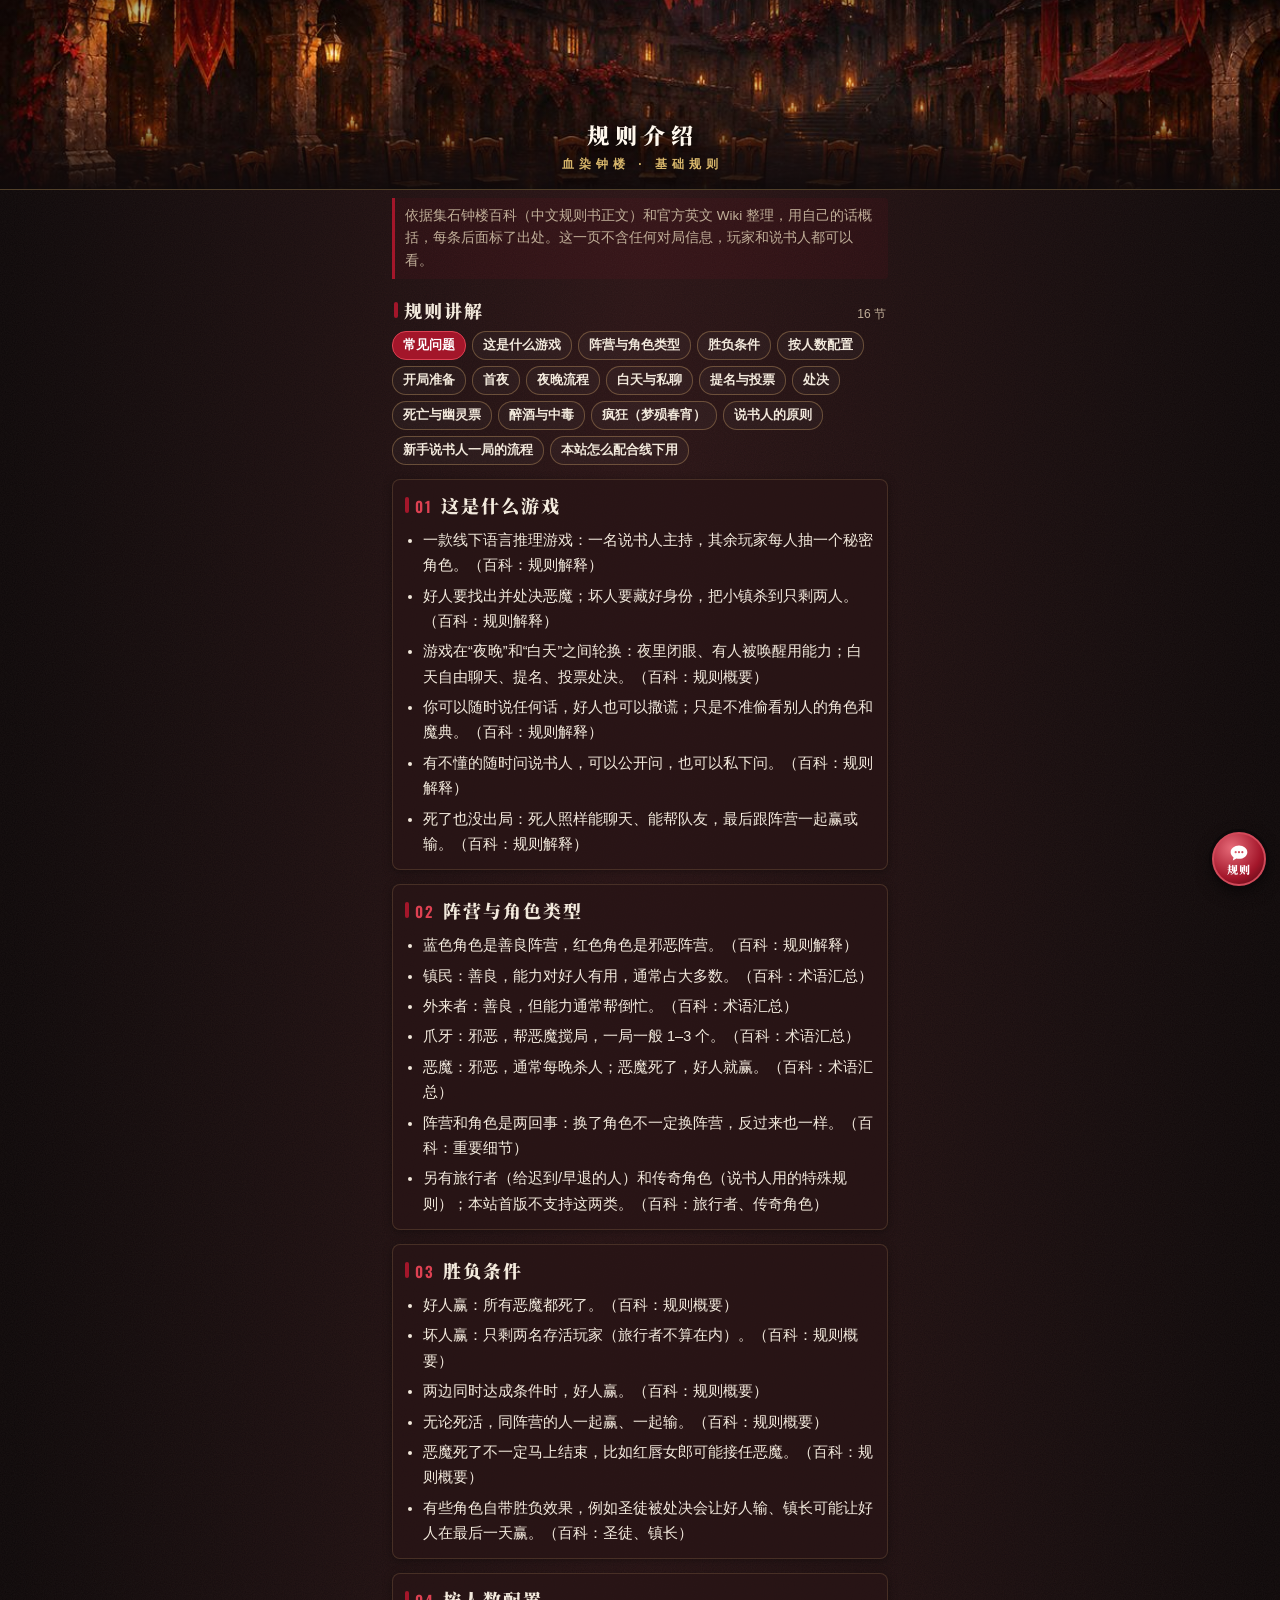
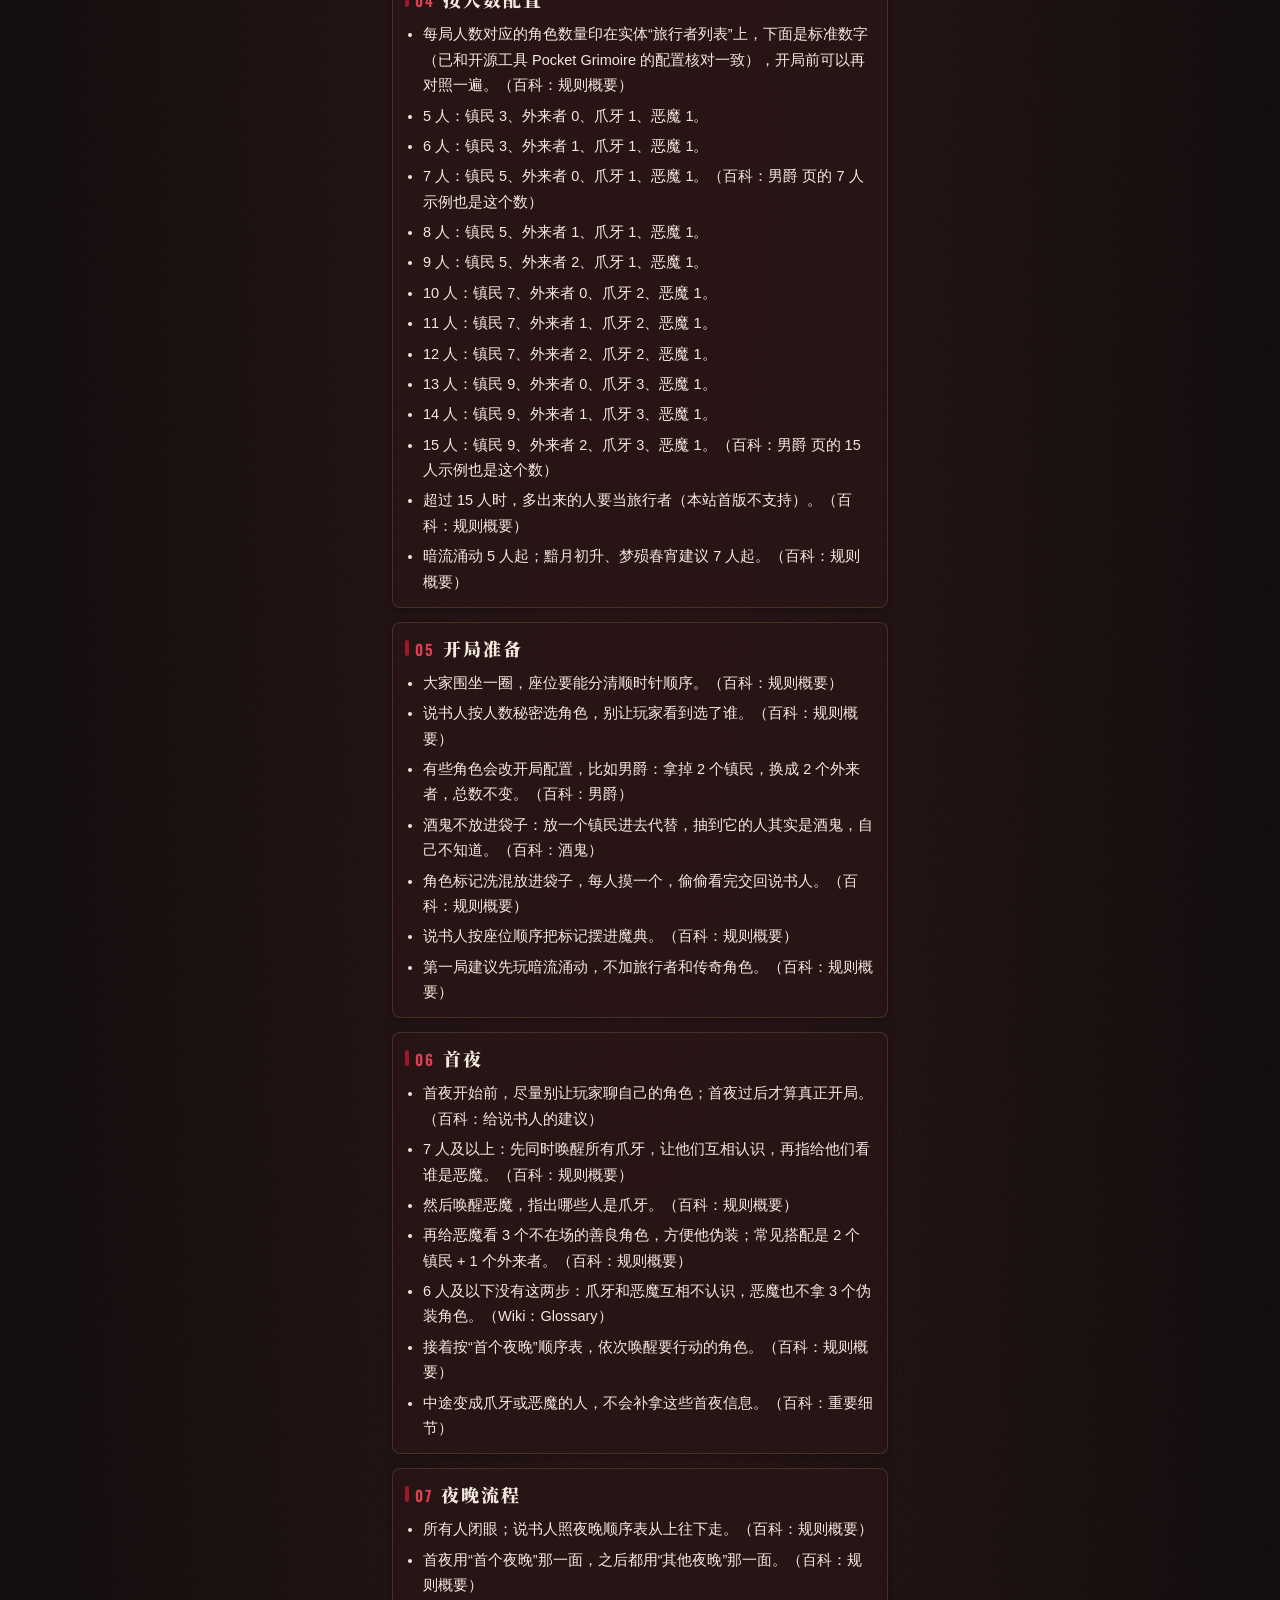
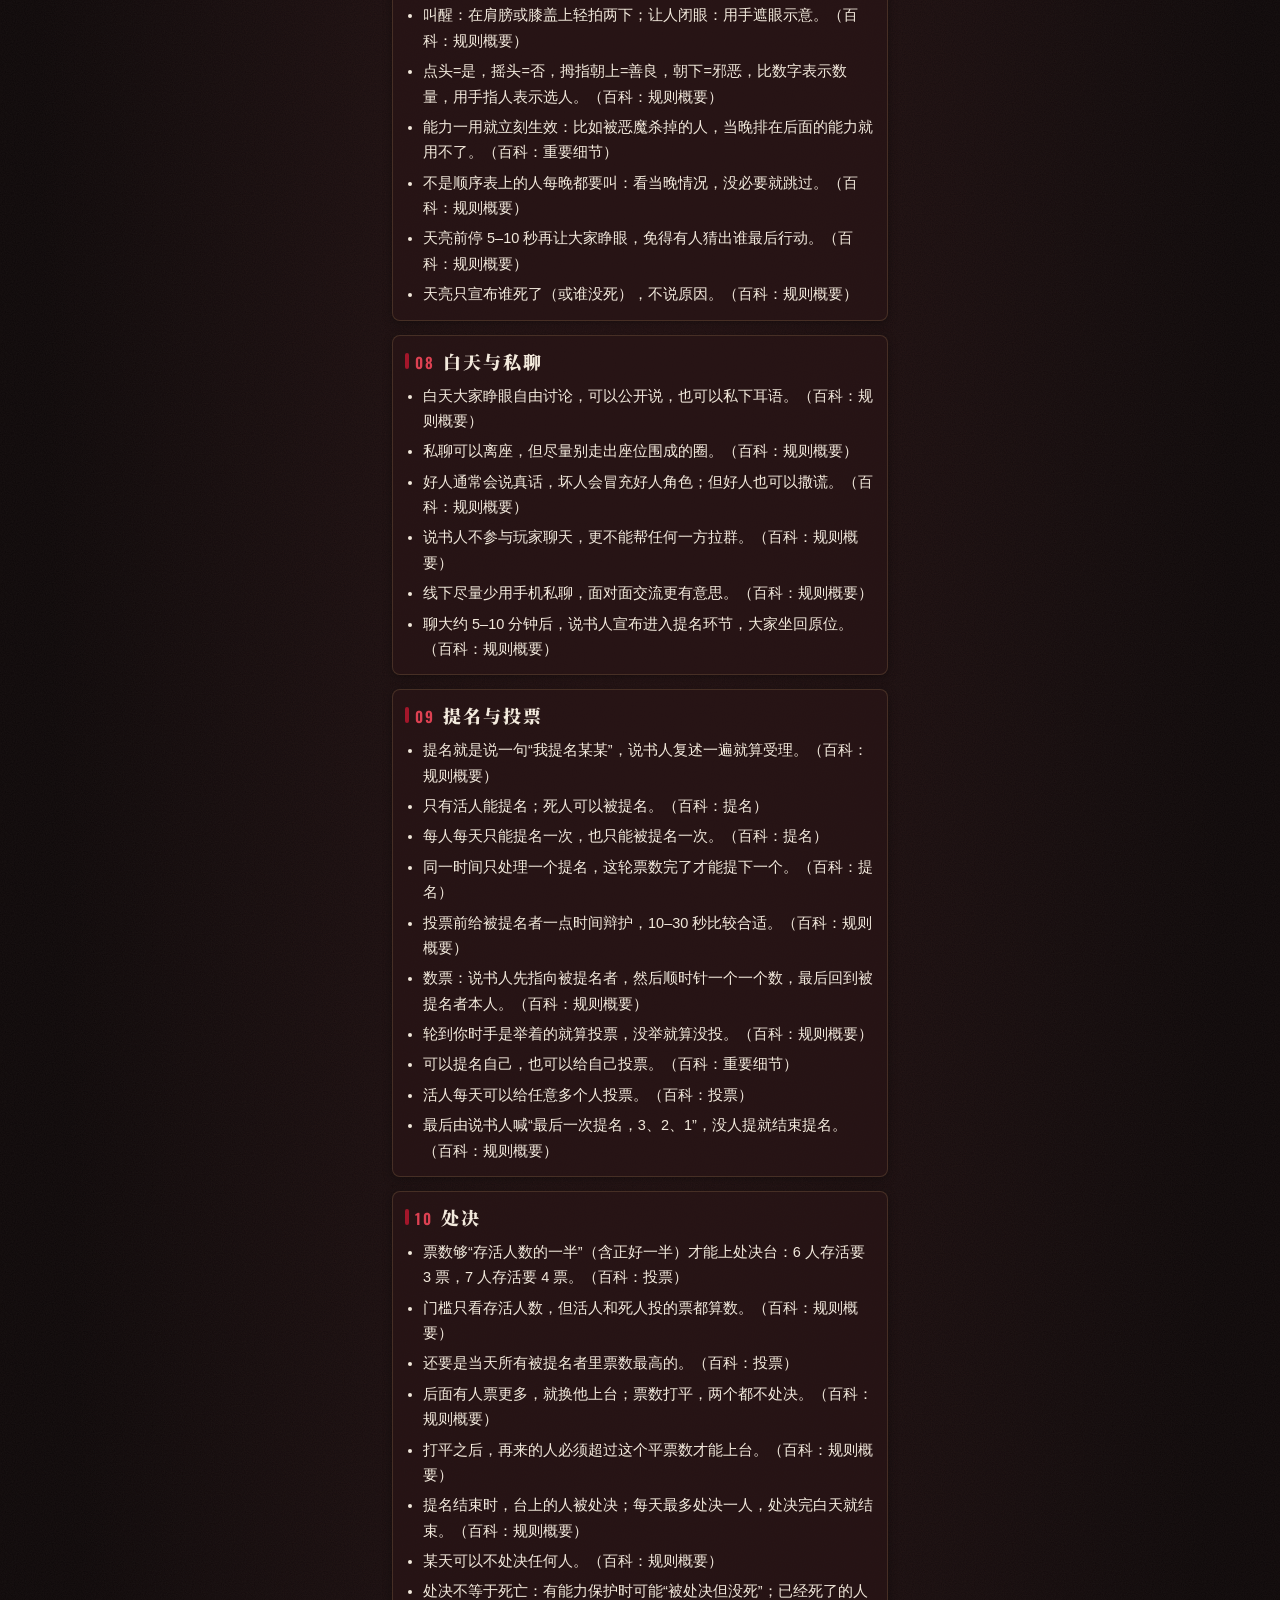
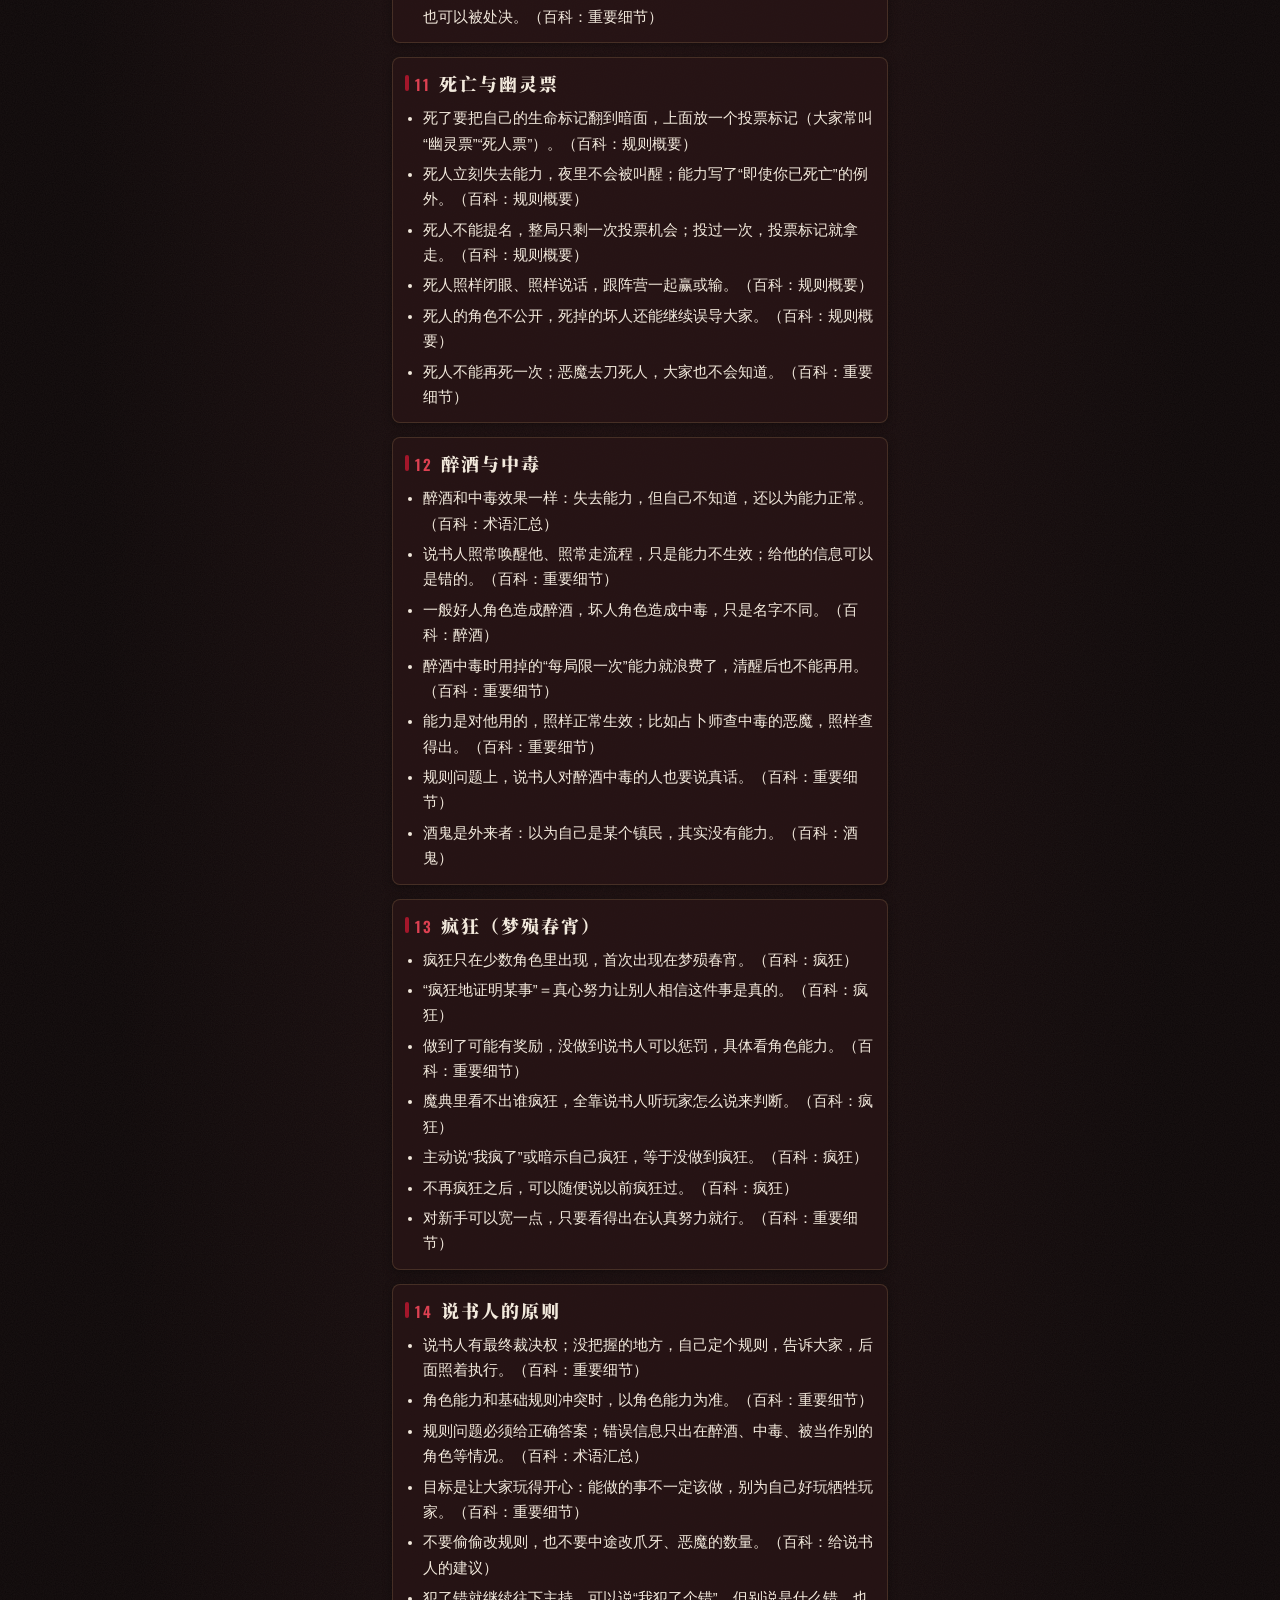
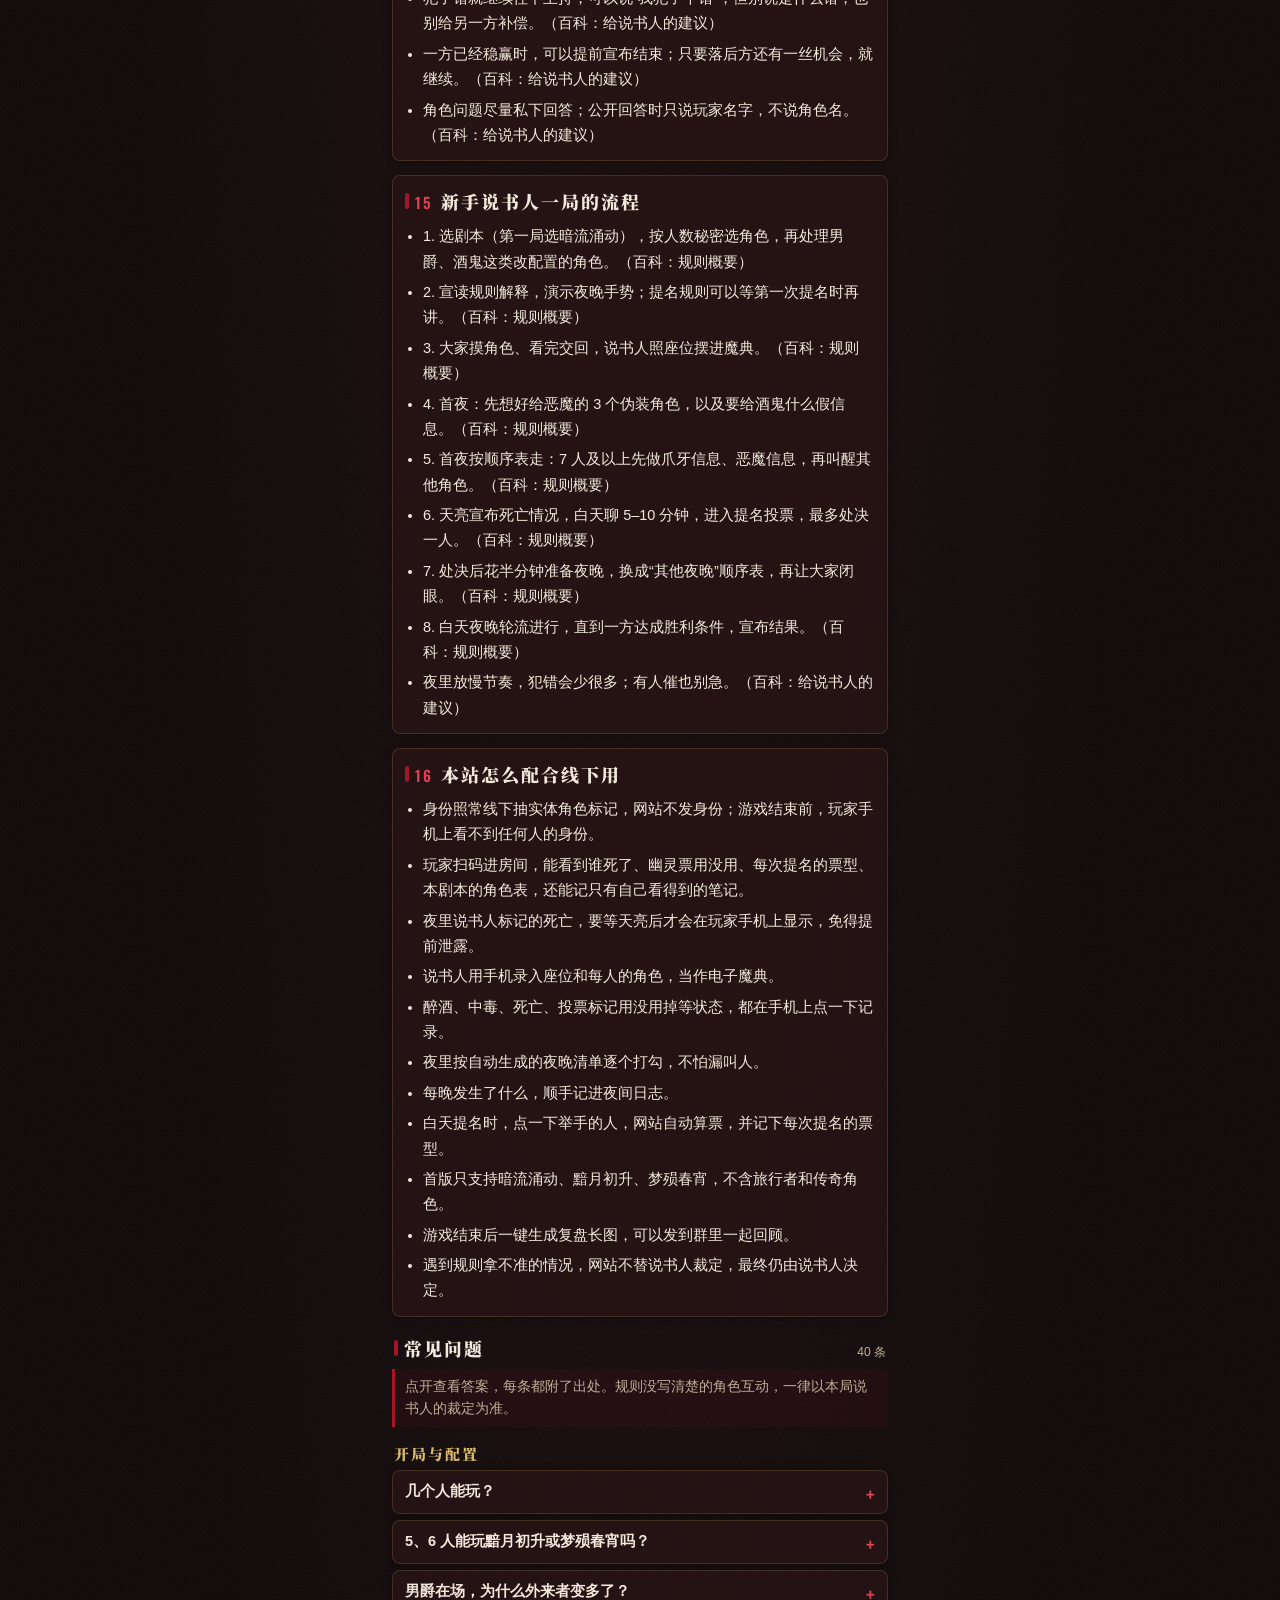
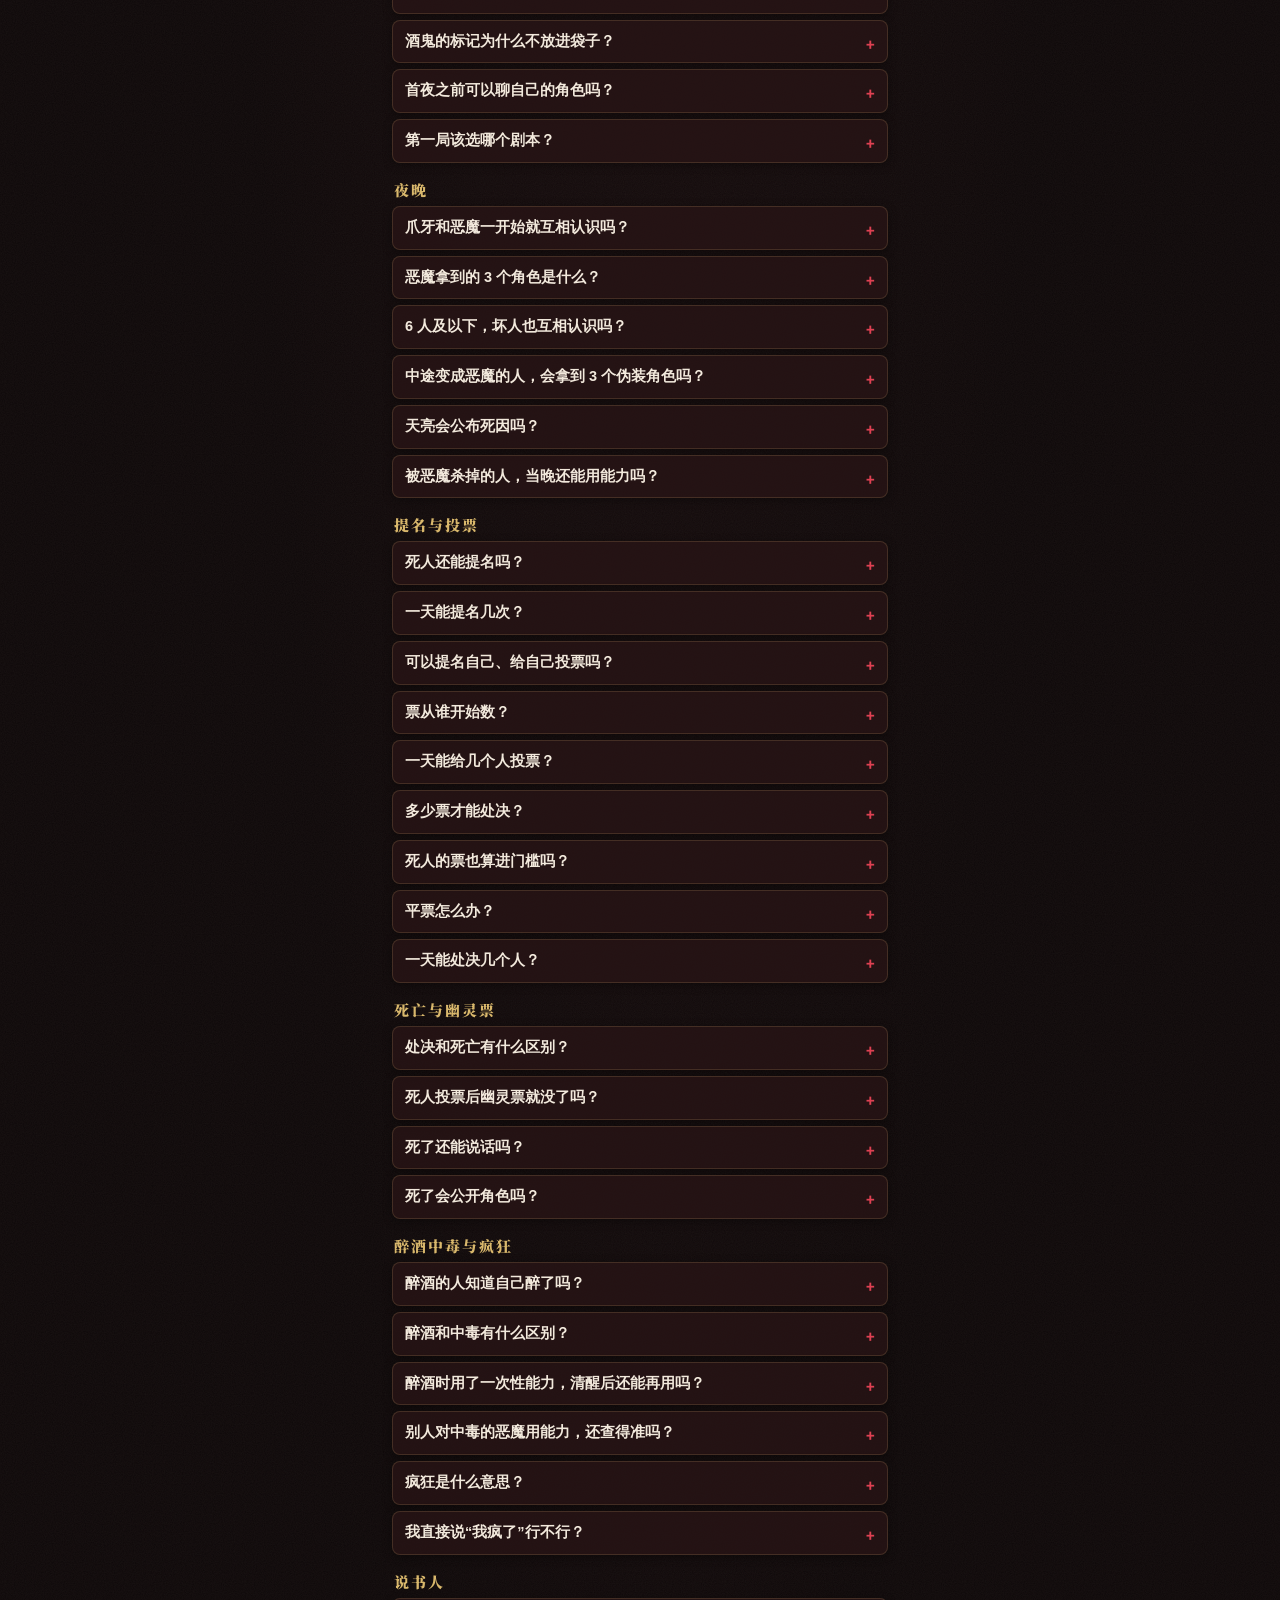
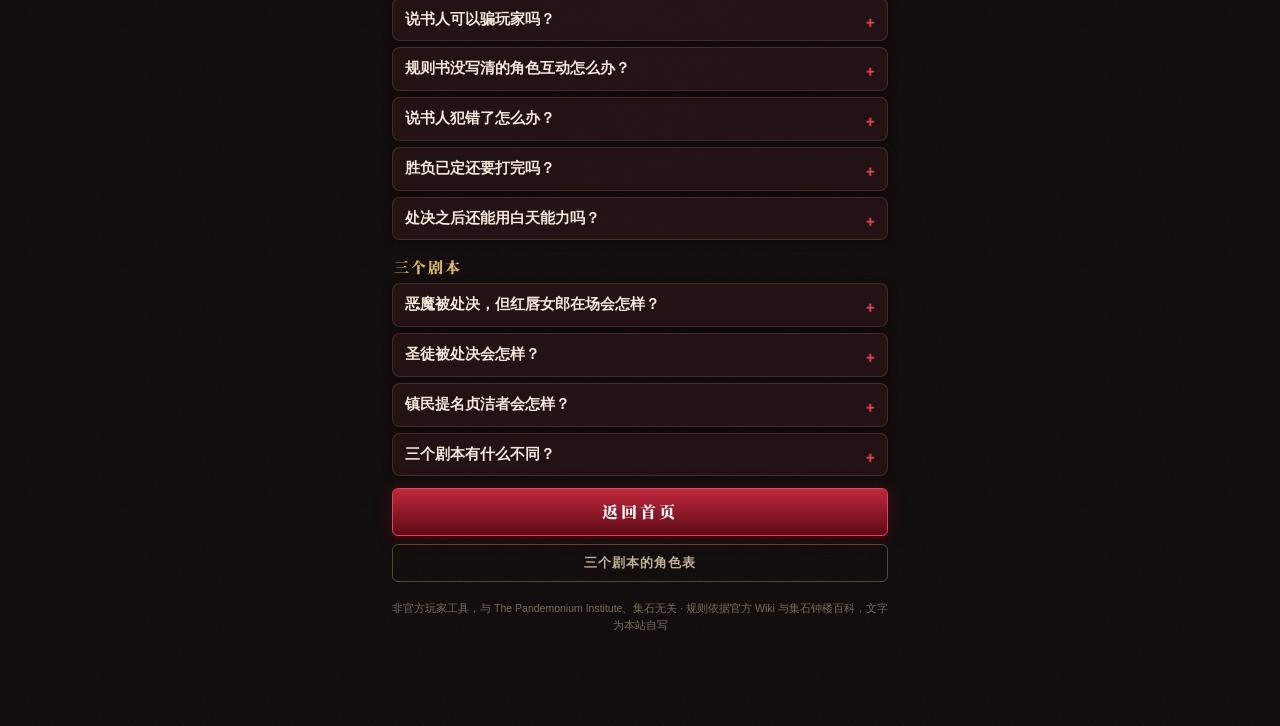
==== public/guide.html @ 4864105a "血染钟楼助手：说书人记录本、玩家公开视图与终局复盘 - 说书人：剧本与人数、袋子与人数配置检查、按座位录入身份（含酒鬼等"以为自己是谁"）、恶魔伪装 - 夜晚清单（官方夜序，只列在场角色）、夜间日志、" ====
<!doctype html>
<html lang="zh-CN">
<head>
<meta charset="utf-8">
<meta name="viewport" content="width=device-width,initial-scale=1,viewport-fit=cover">
<meta name="theme-color" content="#0d0809">
<title>规则介绍 · 血染钟楼助手</title>
<meta property="og:title" content="规则介绍 · 血染钟楼助手">
<meta property="og:image" content="https://botc.leisurecat.cloud/img/icon-512.jpg">
<link rel="icon" href="img/icon-64.png">
<link rel="apple-touch-icon" href="img/icon-180.png">
<link rel="preconnect" href="https://fonts.googleapis.com">
<link rel="preconnect" href="https://fonts.gstatic.com" crossorigin>
<link href="https://fonts.googleapis.com/css2?family=Oswald:wght@500;600&family=Noto+Serif+SC:wght@600;900&display=swap" rel="stylesheet">
<link rel="stylesheet" href="style.css">
</head>
<body>
<div style="position:absolute;width:0;height:0;overflow:hidden"><img src="img/icon-512.jpg" alt=""></div>
<div class="hero-art" style="height:calc(env(safe-area-inset-top) + 190px)"><img src="img/guide.jpg" alt="" style="object-position:50% 50%"><div class="ht"><div class="hz">规则介绍</div><div class="hs">血染钟楼 · 基础规则</div></div></div>
<div class="wrap guide">
<p class="note">依据集石钟楼百科（中文规则书正文）和官方英文 Wiki 整理，用自己的话概括，每条后面标了出处。这一页不含任何对局信息，玩家和说书人都可以看。</p>
<h2 class="h"><span>规则讲解</span><small>16 节</small></h2>
<nav class="toc"><a class="fqa" href="#faq">常见问题</a><a href="#s1">这是什么游戏</a><a href="#s2">阵营与角色类型</a><a href="#s3">胜负条件</a><a href="#s4">按人数配置</a><a href="#s5">开局准备</a><a href="#s6">首夜</a><a href="#s7">夜晚流程</a><a href="#s8">白天与私聊</a><a href="#s9">提名与投票</a><a href="#s10">处决</a><a href="#s11">死亡与幽灵票</a><a href="#s12">醉酒与中毒</a><a href="#s13">疯狂（梦殒春宵）</a><a href="#s14">说书人的原则</a><a href="#s15">新手说书人一局的流程</a><a href="#s16">本站怎么配合线下用</a></nav>
<section class="card gs" id="s1"><h2 class="h"><span><i>01</i>这是什么游戏</span></h2><ul><li>一款线下语言推理游戏：一名说书人主持，其余玩家每人抽一个秘密角色。（百科：规则解释）</li><li>好人要找出并处决恶魔；坏人要藏好身份，把小镇杀到只剩两人。（百科：规则解释）</li><li>游戏在“夜晚”和“白天”之间轮换：夜里闭眼、有人被唤醒用能力；白天自由聊天、提名、投票处决。（百科：规则概要）</li><li>你可以随时说任何话，好人也可以撒谎；只是不准偷看别人的角色和魔典。（百科：规则解释）</li><li>有不懂的随时问说书人，可以公开问，也可以私下问。（百科：规则解释）</li><li>死了也没出局：死人照样能聊天、能帮队友，最后跟阵营一起赢或输。（百科：规则解释）</li></ul></section>
<section class="card gs" id="s2"><h2 class="h"><span><i>02</i>阵营与角色类型</span></h2><ul><li>蓝色角色是善良阵营，红色角色是邪恶阵营。（百科：规则解释）</li><li>镇民：善良，能力对好人有用，通常占大多数。（百科：术语汇总）</li><li>外来者：善良，但能力通常帮倒忙。（百科：术语汇总）</li><li>爪牙：邪恶，帮恶魔搅局，一局一般 1–3 个。（百科：术语汇总）</li><li>恶魔：邪恶，通常每晚杀人；恶魔死了，好人就赢。（百科：术语汇总）</li><li>阵营和角色是两回事：换了角色不一定换阵营，反过来也一样。（百科：重要细节）</li><li>另有旅行者（给迟到/早退的人）和传奇角色（说书人用的特殊规则）；本站首版不支持这两类。（百科：旅行者、传奇角色）</li></ul></section>
<section class="card gs" id="s3"><h2 class="h"><span><i>03</i>胜负条件</span></h2><ul><li>好人赢：所有恶魔都死了。（百科：规则概要）</li><li>坏人赢：只剩两名存活玩家（旅行者不算在内）。（百科：规则概要）</li><li>两边同时达成条件时，好人赢。（百科：规则概要）</li><li>无论死活，同阵营的人一起赢、一起输。（百科：规则概要）</li><li>恶魔死了不一定马上结束，比如红唇女郎可能接任恶魔。（百科：规则概要）</li><li>有些角色自带胜负效果，例如圣徒被处决会让好人输、镇长可能让好人在最后一天赢。（百科：圣徒、镇长）</li></ul></section>
<section class="card gs" id="s4"><h2 class="h"><span><i>04</i>按人数配置</span></h2><ul><li>每局人数对应的角色数量印在实体“旅行者列表”上，下面是标准数字（已和开源工具 Pocket Grimoire 的配置核对一致），开局前可以再对照一遍。（百科：规则概要）</li><li>5 人：镇民 3、外来者 0、爪牙 1、恶魔 1。</li><li>6 人：镇民 3、外来者 1、爪牙 1、恶魔 1。</li><li>7 人：镇民 5、外来者 0、爪牙 1、恶魔 1。（百科：男爵 页的 7 人示例也是这个数）</li><li>8 人：镇民 5、外来者 1、爪牙 1、恶魔 1。</li><li>9 人：镇民 5、外来者 2、爪牙 1、恶魔 1。</li><li>10 人：镇民 7、外来者 0、爪牙 2、恶魔 1。</li><li>11 人：镇民 7、外来者 1、爪牙 2、恶魔 1。</li><li>12 人：镇民 7、外来者 2、爪牙 2、恶魔 1。</li><li>13 人：镇民 9、外来者 0、爪牙 3、恶魔 1。</li><li>14 人：镇民 9、外来者 1、爪牙 3、恶魔 1。</li><li>15 人：镇民 9、外来者 2、爪牙 3、恶魔 1。（百科：男爵 页的 15 人示例也是这个数）</li><li>超过 15 人时，多出来的人要当旅行者（本站首版不支持）。（百科：规则概要）</li><li>暗流涌动 5 人起；黯月初升、梦殒春宵建议 7 人起。（百科：规则概要）</li></ul></section>
<section class="card gs" id="s5"><h2 class="h"><span><i>05</i>开局准备</span></h2><ul><li>大家围坐一圈，座位要能分清顺时针顺序。（百科：规则概要）</li><li>说书人按人数秘密选角色，别让玩家看到选了谁。（百科：规则概要）</li><li>有些角色会改开局配置，比如男爵：拿掉 2 个镇民，换成 2 个外来者，总数不变。（百科：男爵）</li><li>酒鬼不放进袋子：放一个镇民进去代替，抽到它的人其实是酒鬼，自己不知道。（百科：酒鬼）</li><li>角色标记洗混放进袋子，每人摸一个，偷偷看完交回说书人。（百科：规则概要）</li><li>说书人按座位顺序把标记摆进魔典。（百科：规则概要）</li><li>第一局建议先玩暗流涌动，不加旅行者和传奇角色。（百科：规则概要）</li></ul></section>
<section class="card gs" id="s6"><h2 class="h"><span><i>06</i>首夜</span></h2><ul><li>首夜开始前，尽量别让玩家聊自己的角色；首夜过后才算真正开局。（百科：给说书人的建议）</li><li>7 人及以上：先同时唤醒所有爪牙，让他们互相认识，再指给他们看谁是恶魔。（百科：规则概要）</li><li>然后唤醒恶魔，指出哪些人是爪牙。（百科：规则概要）</li><li>再给恶魔看 3 个不在场的善良角色，方便他伪装；常见搭配是 2 个镇民 + 1 个外来者。（百科：规则概要）</li><li>6 人及以下没有这两步：爪牙和恶魔互相不认识，恶魔也不拿 3 个伪装角色。（Wiki：Glossary）</li><li>接着按“首个夜晚”顺序表，依次唤醒要行动的角色。（百科：规则概要）</li><li>中途变成爪牙或恶魔的人，不会补拿这些首夜信息。（百科：重要细节）</li></ul></section>
<section class="card gs" id="s7"><h2 class="h"><span><i>07</i>夜晚流程</span></h2><ul><li>所有人闭眼；说书人照夜晚顺序表从上往下走。（百科：规则概要）</li><li>首夜用“首个夜晚”那一面，之后都用“其他夜晚”那一面。（百科：规则概要）</li><li>叫醒：在肩膀或膝盖上轻拍两下；让人闭眼：用手遮眼示意。（百科：规则概要）</li><li>点头=是，摇头=否，拇指朝上=善良，朝下=邪恶，比数字表示数量，用手指人表示选人。（百科：规则概要）</li><li>能力一用就立刻生效：比如被恶魔杀掉的人，当晚排在后面的能力就用不了。（百科：重要细节）</li><li>不是顺序表上的人每晚都要叫：看当晚情况，没必要就跳过。（百科：规则概要）</li><li>天亮前停 5–10 秒再让大家睁眼，免得有人猜出谁最后行动。（百科：规则概要）</li><li>天亮只宣布谁死了（或谁没死），不说原因。（百科：规则概要）</li></ul></section>
<section class="card gs" id="s8"><h2 class="h"><span><i>08</i>白天与私聊</span></h2><ul><li>白天大家睁眼自由讨论，可以公开说，也可以私下耳语。（百科：规则概要）</li><li>私聊可以离座，但尽量别走出座位围成的圈。（百科：规则概要）</li><li>好人通常会说真话，坏人会冒充好人角色；但好人也可以撒谎。（百科：规则概要）</li><li>说书人不参与玩家聊天，更不能帮任何一方拉群。（百科：规则概要）</li><li>线下尽量少用手机私聊，面对面交流更有意思。（百科：规则概要）</li><li>聊大约 5–10 分钟后，说书人宣布进入提名环节，大家坐回原位。（百科：规则概要）</li></ul></section>
<section class="card gs" id="s9"><h2 class="h"><span><i>09</i>提名与投票</span></h2><ul><li>提名就是说一句“我提名某某”，说书人复述一遍就算受理。（百科：规则概要）</li><li>只有活人能提名；死人可以被提名。（百科：提名）</li><li>每人每天只能提名一次，也只能被提名一次。（百科：提名）</li><li>同一时间只处理一个提名，这轮票数完了才能提下一个。（百科：提名）</li><li>投票前给被提名者一点时间辩护，10–30 秒比较合适。（百科：规则概要）</li><li>数票：说书人先指向被提名者，然后顺时针一个一个数，最后回到被提名者本人。（百科：规则概要）</li><li>轮到你时手是举着的就算投票，没举就算没投。（百科：规则概要）</li><li>可以提名自己，也可以给自己投票。（百科：重要细节）</li><li>活人每天可以给任意多个人投票。（百科：投票）</li><li>最后由说书人喊“最后一次提名，3、2、1”，没人提就结束提名。（百科：规则概要）</li></ul></section>
<section class="card gs" id="s10"><h2 class="h"><span><i>10</i>处决</span></h2><ul><li>票数够“存活人数的一半”（含正好一半）才能上处决台：6 人存活要 3 票，7 人存活要 4 票。（百科：投票）</li><li>门槛只看存活人数，但活人和死人投的票都算数。（百科：规则概要）</li><li>还要是当天所有被提名者里票数最高的。（百科：投票）</li><li>后面有人票更多，就换他上台；票数打平，两个都不处决。（百科：规则概要）</li><li>打平之后，再来的人必须超过这个平票数才能上台。（百科：规则概要）</li><li>提名结束时，台上的人被处决；每天最多处决一人，处决完白天就结束。（百科：规则概要）</li><li>某天可以不处决任何人。（百科：规则概要）</li><li>处决不等于死亡：有能力保护时可能“被处决但没死”；已经死了的人也可以被处决。（百科：重要细节）</li></ul></section>
<section class="card gs" id="s11"><h2 class="h"><span><i>11</i>死亡与幽灵票</span></h2><ul><li>死了要把自己的生命标记翻到暗面，上面放一个投票标记（大家常叫“幽灵票”“死人票”）。（百科：规则概要）</li><li>死人立刻失去能力，夜里不会被叫醒；能力写了“即使你已死亡”的例外。（百科：规则概要）</li><li>死人不能提名，整局只剩一次投票机会；投过一次，投票标记就拿走。（百科：规则概要）</li><li>死人照样闭眼、照样说话，跟阵营一起赢或输。（百科：规则概要）</li><li>死人的角色不公开，死掉的坏人还能继续误导大家。（百科：规则概要）</li><li>死人不能再死一次；恶魔去刀死人，大家也不会知道。（百科：重要细节）</li></ul></section>
<section class="card gs" id="s12"><h2 class="h"><span><i>12</i>醉酒与中毒</span></h2><ul><li>醉酒和中毒效果一样：失去能力，但自己不知道，还以为能力正常。（百科：术语汇总）</li><li>说书人照常唤醒他、照常走流程，只是能力不生效；给他的信息可以是错的。（百科：重要细节）</li><li>一般好人角色造成醉酒，坏人角色造成中毒，只是名字不同。（百科：醉酒）</li><li>醉酒中毒时用掉的“每局限一次”能力就浪费了，清醒后也不能再用。（百科：重要细节）</li><li>能力是对他用的，照样正常生效；比如占卜师查中毒的恶魔，照样查得出。（百科：重要细节）</li><li>规则问题上，说书人对醉酒中毒的人也要说真话。（百科：重要细节）</li><li>酒鬼是外来者：以为自己是某个镇民，其实没有能力。（百科：酒鬼）</li></ul></section>
<section class="card gs" id="s13"><h2 class="h"><span><i>13</i>疯狂（梦殒春宵）</span></h2><ul><li>疯狂只在少数角色里出现，首次出现在梦殒春宵。（百科：疯狂）</li><li>“疯狂地证明某事”＝真心努力让别人相信这件事是真的。（百科：疯狂）</li><li>做到了可能有奖励，没做到说书人可以惩罚，具体看角色能力。（百科：重要细节）</li><li>魔典里看不出谁疯狂，全靠说书人听玩家怎么说来判断。（百科：疯狂）</li><li>主动说“我疯了”或暗示自己疯狂，等于没做到疯狂。（百科：疯狂）</li><li>不再疯狂之后，可以随便说以前疯狂过。（百科：疯狂）</li><li>对新手可以宽一点，只要看得出在认真努力就行。（百科：重要细节）</li></ul></section>
<section class="card gs" id="s14"><h2 class="h"><span><i>14</i>说书人的原则</span></h2><ul><li>说书人有最终裁决权；没把握的地方，自己定个规则，告诉大家，后面照着执行。（百科：重要细节）</li><li>角色能力和基础规则冲突时，以角色能力为准。（百科：重要细节）</li><li>规则问题必须给正确答案；错误信息只出在醉酒、中毒、被当作别的角色等情况。（百科：术语汇总）</li><li>目标是让大家玩得开心：能做的事不一定该做，别为自己好玩牺牲玩家。（百科：重要细节）</li><li>不要偷偷改规则，也不要中途改爪牙、恶魔的数量。（百科：给说书人的建议）</li><li>犯了错就继续往下主持，可以说“我犯了个错”，但别说是什么错，也别给另一方补偿。（百科：给说书人的建议）</li><li>一方已经稳赢时，可以提前宣布结束；只要落后方还有一丝机会，就继续。（百科：给说书人的建议）</li><li>角色问题尽量私下回答；公开回答时只说玩家名字，不说角色名。（百科：给说书人的建议）</li></ul></section>
<section class="card gs" id="s15"><h2 class="h"><span><i>15</i>新手说书人一局的流程</span></h2><ul><li>1. 选剧本（第一局选暗流涌动），按人数秘密选角色，再处理男爵、酒鬼这类改配置的角色。（百科：规则概要）</li><li>2. 宣读规则解释，演示夜晚手势；提名规则可以等第一次提名时再讲。（百科：规则概要）</li><li>3. 大家摸角色、看完交回，说书人照座位摆进魔典。（百科：规则概要）</li><li>4. 首夜：先想好给恶魔的 3 个伪装角色，以及要给酒鬼什么假信息。（百科：规则概要）</li><li>5. 首夜按顺序表走：7 人及以上先做爪牙信息、恶魔信息，再叫醒其他角色。（百科：规则概要）</li><li>6. 天亮宣布死亡情况，白天聊 5–10 分钟，进入提名投票，最多处决一人。（百科：规则概要）</li><li>7. 处决后花半分钟准备夜晚，换成“其他夜晚”顺序表，再让大家闭眼。（百科：规则概要）</li><li>8. 白天夜晚轮流进行，直到一方达成胜利条件，宣布结果。（百科：规则概要）</li><li>夜里放慢节奏，犯错会少很多；有人催也别急。（百科：给说书人的建议）</li></ul></section>
<section class="card gs" id="s16"><h2 class="h"><span><i>16</i>本站怎么配合线下用</span></h2><ul><li>身份照常线下抽实体角色标记，网站不发身份；游戏结束前，玩家手机上看不到任何人的身份。</li><li>玩家扫码进房间，能看到谁死了、幽灵票用没用、每次提名的票型、本剧本的角色表，还能记只有自己看得到的笔记。</li><li>夜里说书人标记的死亡，要等天亮后才会在玩家手机上显示，免得提前泄露。</li><li>说书人用手机录入座位和每人的角色，当作电子魔典。</li><li>醉酒、中毒、死亡、投票标记用没用掉等状态，都在手机上点一下记录。</li><li>夜里按自动生成的夜晚清单逐个打勾，不怕漏叫人。</li><li>每晚发生了什么，顺手记进夜间日志。</li><li>白天提名时，点一下举手的人，网站自动算票，并记下每次提名的票型。</li><li>首版只支持暗流涌动、黯月初升、梦殒春宵，不含旅行者和传奇角色。</li><li>游戏结束后一键生成复盘长图，可以发到群里一起回顾。</li><li>遇到规则拿不准的情况，网站不替说书人裁定，最终仍由说书人决定。</li></ul></section>
<h2 class="h" id="faq"><span>常见问题</span><small>40 条</small></h2>
<p class="note">点开查看答案，每条都附了出处。规则没写清楚的角色互动，一律以本局说书人的裁定为准。</p>
<h3 class="fq-cat">开局与配置</h3><details class="card fq"><summary>几个人能玩？</summary><p>暗流涌动 5 人起；黯月初升和梦殒春宵建议 7 人起。超过 15 人时，多出来的人要当旅行者（本站首版不支持）。 <a href="https://clocktower-wiki.gstonegames.com/index.php?title=%E8%A7%84%E5%88%99%E6%A6%82%E8%A6%81" target="_blank" rel="noopener">来源：集石钟楼百科「规则概要」</a></p></details><details class="card fq"><summary>5、6 人能玩黯月初升或梦殒春宵吗？</summary><p>能玩，但官方不推荐。沙巴洛斯、莽夫、方古、镜像双子等角色在 5–6 人局里对某一方很不公平。 <a href="https://clocktower-wiki.gstonegames.com/index.php?title=%E8%A7%84%E5%88%99%E6%A6%82%E8%A6%81" target="_blank" rel="noopener">来源：集石钟楼百科「规则概要」</a></p></details><details class="card fq"><summary>男爵在场，为什么外来者变多了？</summary><p>男爵的开局效果是拿掉 2 个镇民、换成 2 个外来者，总人数不变。这个调整只在开局做，男爵死了也不会变回去。 <a href="https://clocktower-wiki.gstonegames.com/index.php?title=%E7%94%B7%E7%88%B5" target="_blank" rel="noopener">来源：集石钟楼百科「男爵」</a></p></details><details class="card fq"><summary>酒鬼的标记为什么不放进袋子？</summary><p>酒鬼要换成一个镇民标记放进去。抽到的人以为自己是那个镇民，其实是酒鬼，只有说书人知道。 <a href="https://clocktower-wiki.gstonegames.com/index.php?title=%E9%85%92%E9%AC%BC" target="_blank" rel="noopener">来源：集石钟楼百科「酒鬼」</a></p></details><details class="card fq"><summary>首夜之前可以聊自己的角色吗？</summary><p>不建议，说书人也可以直接禁止。恶魔要等首夜拿到伪装角色，大家首夜过后再聊身份才公平。 <a href="https://clocktower-wiki.gstonegames.com/index.php?title=%E7%BB%99%E8%AF%B4%E4%B9%A6%E4%BA%BA%E7%9A%84%E5%BB%BA%E8%AE%AE" target="_blank" rel="noopener">来源：集石钟楼百科「给说书人的建议」</a></p></details><details class="card fq"><summary>第一局该选哪个剧本？</summary><p>官方建议从暗流涌动开始，难度是初学者，也先别加旅行者和传奇角色。 <a href="https://clocktower-wiki.gstonegames.com/index.php?title=%E8%A7%84%E5%88%99%E6%A6%82%E8%A6%81" target="_blank" rel="noopener">来源：集石钟楼百科「规则概要」</a></p></details><h3 class="fq-cat">夜晚</h3><details class="card fq"><summary>爪牙和恶魔一开始就互相认识吗？</summary><p>7 人及以上会：首夜爪牙一起睁眼互认，并得知谁是恶魔；恶魔得知谁是爪牙。 <a href="https://clocktower-wiki.gstonegames.com/index.php?title=%E8%A7%84%E5%88%99%E6%A6%82%E8%A6%81" target="_blank" rel="noopener">来源：集石钟楼百科「规则概要」</a></p></details><details class="card fq"><summary>恶魔拿到的 3 个角色是什么？</summary><p>是 3 个不在场的善良角色，给恶魔做伪装用。恶魔也可以不用它们，随便冒充别的角色。 <a href="https://clocktower-wiki.gstonegames.com/index.php?title=%E8%A7%84%E5%88%99%E6%A6%82%E8%A6%81" target="_blank" rel="noopener">来源：集石钟楼百科「规则概要」</a></p></details><details class="card fq"><summary>6 人及以下，坏人也互相认识吗？</summary><p>不认识。官方术语里，爪牙信息和恶魔信息（含 3 个伪装角色）只出现在 7 人及以上的局。 <a href="https://wiki.bloodontheclocktower.com/Glossary" target="_blank" rel="noopener">来源：官方 Wiki「Glossary」</a></p></details><details class="card fq"><summary>中途变成恶魔的人，会拿到 3 个伪装角色吗？</summary><p>不会。中途变成爪牙或恶魔的人，不会补拿首夜的互认信息和伪装角色。 <a href="https://clocktower-wiki.gstonegames.com/index.php?title=%E9%87%8D%E8%A6%81%E7%BB%86%E8%8A%82" target="_blank" rel="noopener">来源：集石钟楼百科「重要细节」</a></p></details><details class="card fq"><summary>天亮会公布死因吗？</summary><p>不会。只说谁死了；没人死也要说，但不说为什么。 <a href="https://clocktower-wiki.gstonegames.com/index.php?title=%E8%A7%84%E5%88%99%E6%A6%82%E8%A6%81" target="_blank" rel="noopener">来源：集石钟楼百科「规则概要」</a></p></details><details class="card fq"><summary>被恶魔杀掉的人，当晚还能用能力吗？</summary><p>一般不能。能力一用就立刻生效，人已经死了，排在后面的能力就不会再叫醒他用；写明死亡时触发的能力除外。 <a href="https://clocktower-wiki.gstonegames.com/index.php?title=%E9%87%8D%E8%A6%81%E7%BB%86%E8%8A%82" target="_blank" rel="noopener">来源：集石钟楼百科「重要细节」</a></p></details><h3 class="fq-cat">提名与投票</h3><details class="card fq"><summary>死人还能提名吗？</summary><p>不能。只有活人能提名，但死人可以被提名。 <a href="https://clocktower-wiki.gstonegames.com/index.php?title=%E6%8F%90%E5%90%8D" target="_blank" rel="noopener">来源：集石钟楼百科「提名」</a></p></details><details class="card fq"><summary>一天能提名几次？</summary><p>每人每天只能提名一次，也只能被提名一次。同一时间只处理一个提名。 <a href="https://clocktower-wiki.gstonegames.com/index.php?title=%E6%8F%90%E5%90%8D" target="_blank" rel="noopener">来源：集石钟楼百科「提名」</a></p></details><details class="card fq"><summary>可以提名自己、给自己投票吗？</summary><p>都可以。规则没禁止的事就能做。 <a href="https://clocktower-wiki.gstonegames.com/index.php?title=%E9%87%8D%E8%A6%81%E7%BB%86%E8%8A%82" target="_blank" rel="noopener">来源：集石钟楼百科「重要细节」</a></p></details><details class="card fq"><summary>票从谁开始数？</summary><p>说书人先指向被提名者，然后顺时针一个个数，最后数被提名者本人。 <a href="https://clocktower-wiki.gstonegames.com/index.php?title=%E8%A7%84%E5%88%99%E6%A6%82%E8%A6%81" target="_blank" rel="noopener">来源：集石钟楼百科「规则概要」</a></p></details><details class="card fq"><summary>一天能给几个人投票？</summary><p>活人每天可以给任意多个被提名者投票；死人整局只剩一票。 <a href="https://clocktower-wiki.gstonegames.com/index.php?title=%E6%8A%95%E7%A5%A8" target="_blank" rel="noopener">来源：集石钟楼百科「投票」</a></p></details><details class="card fq"><summary>多少票才能处决？</summary><p>票数要达到存活人数的一半（含正好一半），而且是当天最高票。比如 7 人存活要 4 票。 <a href="https://clocktower-wiki.gstonegames.com/index.php?title=%E6%8A%95%E7%A5%A8" target="_blank" rel="noopener">来源：集石钟楼百科「投票」</a></p></details><details class="card fq"><summary>死人的票也算进门槛吗？</summary><p>算。门槛按存活人数算，但活人死人投的票都计数。 <a href="https://clocktower-wiki.gstonegames.com/index.php?title=%E8%A7%84%E5%88%99%E6%A6%82%E8%A6%81" target="_blank" rel="noopener">来源：集石钟楼百科「规则概要」</a></p></details><details class="card fq"><summary>平票怎么办？</summary><p>平票的人都不处决。之后再有人被提名，票数必须超过这个平票数才能上台。 <a href="https://clocktower-wiki.gstonegames.com/index.php?title=%E8%A7%84%E5%88%99%E6%A6%82%E8%A6%81" target="_blank" rel="noopener">来源：集石钟楼百科「规则概要」</a></p></details><details class="card fq"><summary>一天能处决几个人？</summary><p>最多一个，也可以一个都不处决。处决完白天就结束。 <a href="https://clocktower-wiki.gstonegames.com/index.php?title=%E8%A7%84%E5%88%99%E6%A6%82%E8%A6%81" target="_blank" rel="noopener">来源：集石钟楼百科「规则概要」</a></p></details><h3 class="fq-cat">死亡与幽灵票</h3><details class="card fq"><summary>处决和死亡有什么区别？</summary><p>处决是投票决定的结果，死亡是状态。有些情况被处决但没死；已经死了的人也能被处决。 <a href="https://wiki.bloodontheclocktower.com/States" target="_blank" rel="noopener">来源：官方 Wiki「States」</a></p></details><details class="card fq"><summary>死人投票后幽灵票就没了吗？</summary><p>对。死人整局只能再投一次，投完就拿走投票标记，之后不能再投。 <a href="https://clocktower-wiki.gstonegames.com/index.php?title=%E8%A7%84%E5%88%99%E6%A6%82%E8%A6%81" target="_blank" rel="noopener">来源：集石钟楼百科「规则概要」</a></p></details><details class="card fq"><summary>死了还能说话吗？</summary><p>能。死人照样聊天、夜里照样闭眼，最后跟自己阵营一起赢或输。 <a href="https://clocktower-wiki.gstonegames.com/index.php?title=%E8%A7%84%E5%88%99%E8%A7%A3%E9%87%8A" target="_blank" rel="noopener">来源：集石钟楼百科「规则解释」</a></p></details><details class="card fq"><summary>死了会公开角色吗？</summary><p>不会。死人的角色一直保密，死掉的坏人还能继续误导大家。 <a href="https://clocktower-wiki.gstonegames.com/index.php?title=%E8%A7%84%E5%88%99%E6%A6%82%E8%A6%81" target="_blank" rel="noopener">来源：集石钟楼百科「规则概要」</a></p></details><h3 class="fq-cat">醉酒中毒与疯狂</h3><details class="card fq"><summary>醉酒的人知道自己醉了吗？</summary><p>不知道。说书人会照常唤醒他，但能力不生效，给他的信息可能是错的。 <a href="https://clocktower-wiki.gstonegames.com/index.php?title=%E6%9C%AF%E8%AF%AD%E6%B1%87%E6%80%BB" target="_blank" rel="noopener">来源：集石钟楼百科「术语汇总」</a></p></details><details class="card fq"><summary>醉酒和中毒有什么区别？</summary><p>效果完全一样，都是失去能力。只是来源角色不同，名字不同。 <a href="https://clocktower-wiki.gstonegames.com/index.php?title=%E9%86%89%E9%85%92" target="_blank" rel="noopener">来源：集石钟楼百科「醉酒」</a></p></details><details class="card fq"><summary>醉酒时用了一次性能力，清醒后还能再用吗？</summary><p>不能，那次就浪费了。 <a href="https://wiki.bloodontheclocktower.com/States" target="_blank" rel="noopener">来源：官方 Wiki「States」</a></p></details><details class="card fq"><summary>别人对中毒的恶魔用能力，还查得准吗？</summary><p>准。中毒只影响他自己的能力，别人对他用的能力照常生效。 <a href="https://clocktower-wiki.gstonegames.com/index.php?title=%E9%87%8D%E8%A6%81%E7%BB%86%E8%8A%82" target="_blank" rel="noopener">来源：集石钟楼百科「重要细节」</a></p></details><details class="card fq"><summary>疯狂是什么意思？</summary><p>要真心努力让大家相信某件事是真的。做没做到由说书人判断，没做到可能被惩罚。 <a href="https://clocktower-wiki.gstonegames.com/index.php?title=%E7%96%AF%E7%8B%82" target="_blank" rel="noopener">来源：集石钟楼百科「疯狂」</a></p></details><details class="card fq"><summary>我直接说“我疯了”行不行？</summary><p>不行。明说或暗示自己在疯狂，都算没做到疯狂，说书人可以惩罚。 <a href="https://clocktower-wiki.gstonegames.com/index.php?title=%E7%96%AF%E7%8B%82" target="_blank" rel="noopener">来源：集石钟楼百科「疯狂」</a></p></details><h3 class="fq-cat">说书人</h3><details class="card fq"><summary>说书人可以骗玩家吗？</summary><p>规则问题必须说真话。只有醉酒、中毒、被当作别的角色等情况下，才可以给错误信息。 <a href="https://clocktower-wiki.gstonegames.com/index.php?title=%E6%9C%AF%E8%AF%AD%E6%B1%87%E6%80%BB" target="_blank" rel="noopener">来源：集石钟楼百科「术语汇总」</a></p></details><details class="card fq"><summary>规则书没写清的角色互动怎么办？</summary><p>由说书人决定。定好怎么处理，告诉大家，整局照着执行；本站不替说书人裁定。 <a href="https://clocktower-wiki.gstonegames.com/index.php?title=%E9%87%8D%E8%A6%81%E7%BB%86%E8%8A%82" target="_blank" rel="noopener">来源：集石钟楼百科「重要细节」</a></p></details><details class="card fq"><summary>说书人犯错了怎么办？</summary><p>继续往下主持，可以告诉大家犯了错，但不说是什么错，也别给另一方补偿。忘了叫醒某人，可以单独补上。 <a href="https://wiki.bloodontheclocktower.com/Storyteller_Advice" target="_blank" rel="noopener">来源：官方 Wiki「Storyteller Advice」</a></p></details><details class="card fq"><summary>胜负已定还要打完吗？</summary><p>不用。一方已经稳赢就可以提前结束；只要落后方还有机会，就继续。 <a href="https://wiki.bloodontheclocktower.com/Storyteller_Advice" target="_blank" rel="noopener">来源：官方 Wiki「Storyteller Advice」</a></p></details><details class="card fq"><summary>处决之后还能用白天能力吗？</summary><p>由说书人决定。官方建议这类能力最好在处决前用。 <a href="https://clocktower-wiki.gstonegames.com/index.php?title=%E7%BB%99%E8%AF%B4%E4%B9%A6%E4%BA%BA%E7%9A%84%E5%BB%BA%E8%AE%AE" target="_blank" rel="noopener">来源：集石钟楼百科「给说书人的建议」</a></p></details><h3 class="fq-cat">三个剧本</h3><details class="card fq"><summary>恶魔被处决，但红唇女郎在场会怎样？</summary><p>如果恶魔死前存活的有 5 人或更多（旅行者不算），且红唇女郎没醉酒中毒，她立刻变成恶魔，游戏继续；不到 5 人，好人赢。 <a href="https://wiki.bloodontheclocktower.com/Scarlet_Woman" target="_blank" rel="noopener">来源：官方 Wiki「Scarlet Woman」</a></p></details><details class="card fq"><summary>圣徒被处决会怎样？</summary><p>圣徒因处决而死，游戏结束，好人输。被恶魔杀死则不会。 <a href="https://clocktower-wiki.gstonegames.com/index.php?title=%E5%9C%A3%E5%BE%92" target="_blank" rel="noopener">来源：集石钟楼百科「圣徒」</a></p></details><details class="card fq"><summary>镇民提名贞洁者会怎样？</summary><p>贞洁者第一次被提名时，如果他能力正常、提名者是镇民，提名者立刻被处决，当天提名结束。不是镇民提名就照常投票。 <a href="https://clocktower-wiki.gstonegames.com/index.php?title=%E8%B4%9E%E6%B4%81%E8%80%85" target="_blank" rel="noopener">来源：集石钟楼百科「贞洁者」</a></p></details><details class="card fq"><summary>三个剧本有什么不同？</summary><p>暗流涌动是入门剧本；黯月初升死人多，难度中等；梦殒春宵信息多、变化多，并加入了疯狂，难度中等。 <a href="https://clocktower-wiki.gstonegames.com/index.php?title=%E6%9A%97%E6%B5%81%E6%B6%8C%E5%8A%A8" target="_blank" rel="noopener">来源：集石钟楼百科「暗流涌动、黯月初升、梦殒春宵」</a></p></details>
<a class="btn" href="./">返回首页</a>
<a class="btn ghost" href="roles">三个剧本的角色表</a>
<footer>非官方玩家工具，与 The Pandemonium Institute、集石无关 · 规则依据官方 Wiki 与集石钟楼百科，文字为本站自写</footer>
</div>
<script type="module" src="chat.js"></script>
</body>
</html>
---- public/style.css ----
/* Same component set as the Pittsburgh helper (hero, bar, tabs, cards, buttons, sheets, chat): dark red, black and gold. */
:root{
  --bg:#0d0809; --bg2:#1a0f11; --panel:rgba(40,20,22,.8); --panel2:rgba(64,32,34,.6);
  --line:rgba(214,170,110,.18); --line2:rgba(214,170,110,.36);
  --ink:#f2e9dc; --ink2:#c0ae98; --ink3:#7d6b59;
  --red:#a3162a; --red2:#dd4152; --redd:#5e0b16;
  --violet:#7d5f26; --violet2:#b8913f; --violetd:#3a2a10;
  --steel:#070405; --steel2:#1d1112; --gold:#c9a45c; --gold2:#ecd49a;
  --c-g:#ee8fb0; --c-p:#d9b86c; --c-i:#e0485f;
  --town:#4c8fd9; --out:#57b6c9; --min:#e0703f; --dem:#d0243c;
  --ok:#5fc287;
  --serif:"Noto Serif SC","Songti SC","STSong",serif;
  --sans:-apple-system,"PingFang SC","Hiragino Sans GB","Microsoft YaHei",sans-serif;
  --num:"Oswald","DIN Alternate",sans-serif;
}
*{box-sizing:border-box;margin:0;padding:0;-webkit-tap-highlight-color:transparent}
html{background:var(--bg)}
body{min-height:100vh;font-family:var(--sans);color:var(--ink);
  background:
    url("data:image/svg+xml;utf8,<svg xmlns='http://www.w3.org/2000/svg' width='240' height='240'><filter id='n'><feTurbulence type='fractalNoise' baseFrequency='.9' numOctaves='2' stitchTiles='stitch'/><feColorMatrix values='0 0 0 0 .7 0 0 0 0 .45 0 0 0 0 .35 0 0 0 .06 0'/></filter><rect width='240' height='240' filter='url(%23n)'/></svg>"),
    radial-gradient(ellipse at 50% 0%,#2a1416 0%,var(--bg) 70%)}
button{font-family:inherit;cursor:pointer;color:inherit}
.hidden{display:none!important}
.band{height:6px;background:linear-gradient(90deg,transparent,var(--red) 20%,var(--red) 80%,transparent),var(--steel);opacity:.85}

/* big header (sub pages) */
.hero{padding:calc(env(safe-area-inset-top) + 22px) 16px 20px;text-align:center;color:var(--ink);
  background:radial-gradient(ellipse at 50% 120%,rgba(163,22,42,.28),transparent 60%),linear-gradient(180deg,#24120f,#110909);
  border-bottom:1px solid var(--line2)}
.hero .en{font:600 12px var(--serif);letter-spacing:8px;color:var(--c-p)}
.hero h1{font:900 26px/1.25 var(--serif);letter-spacing:6px;margin-top:6px}
.orn{width:150px;height:10px;margin:8px auto 0;
  background:radial-gradient(circle,var(--red2) 0 3px,transparent 3.5px) center/10px 10px no-repeat,
    linear-gradient(90deg,transparent,var(--red) 30%,transparent 46%,transparent 54%,var(--red) 70%,transparent) center/100% 1.5px no-repeat}
/* slim bar (in a room) */
.bar{position:sticky;top:0;z-index:15;display:flex;align-items:center;gap:8px;padding:calc(env(safe-area-inset-top) + 8px) 12px 8px;color:var(--ink);
  background:rgba(14,9,10,.92);-webkit-backdrop-filter:blur(8px);backdrop-filter:blur(8px);border-bottom:1px solid var(--line2)}
.bar .ttl{flex:1;font:900 15px var(--serif);letter-spacing:2px;white-space:nowrap;overflow:hidden;text-overflow:ellipsis}
.bar .ttl small{font:600 11px var(--sans);letter-spacing:0;color:var(--ink2);margin-left:6px}
.room{display:inline-flex;align-items:center;gap:6px;height:30px;padding:0 10px;border-radius:15px;border:1px solid var(--line2);
  background:rgba(255,255,255,.04);color:var(--gold2);font:600 15px var(--num);letter-spacing:2px}
.room small{font:500 11px var(--sans);letter-spacing:0;color:var(--ink2)}
.conn{width:9px;height:9px;border-radius:50%;background:#6e6266;box-shadow:0 0 0 2px rgba(0,0,0,.35)}
.conn.on{background:var(--ok)}
.who-tag{flex:none;padding:2px 8px;border-radius:10px;font:700 11px var(--sans)}
.who-tag.mm{background:var(--red);color:#fff}
.who-tag.view{background:var(--violet);color:#fff}

.wrap{max-width:520px;margin:0 auto;padding:0 12px calc(env(safe-area-inset-bottom) + 20px)}
.tabs{display:flex;gap:6px;margin:10px 0 8px}
.tab{flex:1;height:38px;border-radius:4px;font:700 14px var(--serif);letter-spacing:2px;color:var(--ink2);
  background:rgba(255,255,255,.03);border:1px solid var(--line2)}
.tab.on{color:#fff;background:linear-gradient(180deg,var(--violet2),var(--violet));border-color:var(--violet2)}
h2.h{display:flex;align-items:baseline;justify-content:space-between;gap:8px;margin:18px 2px 8px;font:900 18px var(--serif);letter-spacing:2px;color:var(--ink)}
h2.h:before{content:"";flex:none;align-self:center;width:4px;height:16px;margin-right:-2px;border-radius:2px;background:var(--red)}
h2.h span{flex:1}
h2.h small{font:500 12px var(--sans);letter-spacing:0;color:var(--ink2)}
.note{font:500 13.5px/1.65 var(--sans);color:var(--ink2);padding:7px 10px;border-left:3px solid var(--red);background:rgba(163,22,42,.08);margin-top:8px;border-radius:0 4px 4px 0}
.note b{color:var(--red2)}
.note.secret{border-left-color:var(--gold);background:rgba(205,176,122,.08)}
.note.secret b{color:var(--gold2)}
.card{background:var(--panel);border:1px solid var(--line);border-radius:8px;box-shadow:0 2px 10px rgba(0,0,0,.35)}
.list{display:flex;flex-direction:column;gap:7px}
.row{display:flex;align-items:center;gap:8px;padding:8px 10px}
.stepn{flex:none;width:24px;height:24px;border-radius:50%;background:var(--red);color:#fff;border:2px solid rgba(255,255,255,.85);
  box-shadow:0 1px 3px rgba(0,0,0,.4);font:600 13px/20px var(--num);text-align:center}
.who{flex:1;min-width:0}
.who .nm{font:700 15px var(--sans);white-space:nowrap;overflow:hidden;text-overflow:ellipsis}
.who .fg{font:500 11.5px var(--sans);color:var(--ink2);margin-top:1px}
input.pn,textarea.pn,select.pn{width:100%;min-height:36px;border:1px solid var(--line2);border-radius:6px;background:rgba(0,0,0,.3);padding:0 9px;outline:none;font:600 15px var(--sans);color:var(--ink)}
textarea.pn{padding:8px 9px;min-height:60px;resize:vertical;font-weight:500}
input.pn:focus,textarea.pn:focus{border-color:var(--violet2)}
.ib{flex:none;width:36px;height:36px;border-radius:6px;border:1px solid var(--line2);background:rgba(255,255,255,.05);font:700 18px/1 var(--sans)}
.ib:disabled{opacity:.25}
.chips{display:flex;gap:8px;flex-wrap:wrap}
.chip{flex:1;min-width:72px;height:40px;border-radius:6px;border:1px solid var(--line2);background:transparent;color:var(--ink);font:700 14px var(--sans)}
.chip.on{background:var(--violet);border-color:var(--violet2);color:#fff}
.chip:disabled{opacity:.3}
.btn{display:block;width:100%;height:48px;margin-top:12px;border-radius:6px;border:1px solid #d24a5a;
  background:linear-gradient(180deg,#c0283c,var(--redd));color:#fff;font:900 16px var(--serif);letter-spacing:3px;box-shadow:0 3px 0 #3d060e,0 0 18px rgba(163,22,42,.25)}
.btn:active{transform:translateY(2px);box-shadow:0 1px 0 #3d060e}
.btn:disabled{opacity:.4}
.btn.navy{background:linear-gradient(180deg,var(--violet2),var(--violet));border-color:#c9a45c;box-shadow:0 3px 0 #3a2a10}
.btn.ghost{height:38px;margin-top:8px;background:transparent;border-color:var(--line2);color:var(--ink2);font:600 13px var(--sans);letter-spacing:1px;box-shadow:none}
.btn.sm{height:36px;margin-top:0;font:700 13px var(--sans);letter-spacing:1px}
.btns{display:flex;gap:8px}.btns .btn{flex:1}
.err{margin-top:6px;color:var(--red2);font-size:13px;text-align:center;min-height:1em}
a{color:var(--c-p)}

/* status strip */
.status{display:flex;align-items:center;gap:10px;margin-top:10px;padding:8px 10px;border-radius:8px;background:var(--panel);border:1px solid var(--line2)}
.medal{flex:none;display:inline-flex;align-items:center;justify-content:center;width:42px;height:42px;border-radius:50%;
  background:radial-gradient(circle at 35% 30%,#e66a78,var(--red) 60%,#3d060e);color:#fff;font:900 14px/1 var(--serif);
  border:2px solid rgba(255,255,255,.7);box-shadow:0 2px 6px rgba(0,0,0,.4);text-align:center}
.status .t{font:900 16px var(--serif);letter-spacing:1px}
.status .t b{font:600 20px var(--num);color:var(--red2);margin:0 2px}
.status .s{font-size:12px;color:var(--ink2);margin-top:1px}
.pips{display:flex;gap:3px;margin-left:auto;flex-wrap:wrap;justify-content:flex-end;max-width:90px}
.pips i{width:7px;height:16px;border-radius:2px;background:rgba(255,255,255,.12)}
.pips i.done{background:var(--violet2)}
.pips i.cur{background:var(--red2)}
.banner{margin-top:8px;padding:9px 10px;border-radius:8px;background:rgba(163,22,42,.14);border:1px solid rgba(163,22,42,.5);font-size:13px;line-height:1.5;display:flex;align-items:center;gap:10px}
.banner b{color:var(--red2)}
.banner button{flex:none;height:32px;padding:0 12px;border-radius:5px;border:1px solid var(--red2);background:var(--red);color:#fff;font:700 13px var(--sans)}

/* phase stepper */
.phases{display:flex;gap:4px;margin-top:8px;overflow-x:auto;padding-bottom:2px;scrollbar-width:none}
.phases::-webkit-scrollbar{display:none}
.phases button{flex:none;height:34px;padding:0 12px;border-radius:17px;border:1px solid var(--line2);background:transparent;color:var(--ink2);font:600 13.5px var(--sans);white-space:nowrap}
.phases button.on{background:var(--red);border-color:var(--red2);color:#fff}
.phases button.done{color:var(--ink3)}

/* board: four areas like the real one */
.boardg{display:grid;grid-template-columns:1fr 1fr;gap:6px;margin-top:8px}
.loc{position:relative;min-height:128px;padding:28px 5px 6px;border-radius:8px;overflow:hidden;border:1px solid var(--line2);background:var(--bg2)}
.loc .bgi{position:absolute;inset:0;width:100%;height:100%;object-fit:cover;opacity:.28}
.loc .lh{position:absolute;left:0;right:0;top:0;display:flex;align-items:center;gap:6px;padding:5px 7px;background:linear-gradient(180deg,rgba(8,5,6,.85),rgba(8,5,6,.2))}
.loc .lh b{flex:1;font:900 14px var(--serif);letter-spacing:2px}
.loc .lh button{border:none;background:none;padding:0}
.loc .cs{position:relative;display:flex;flex-direction:column;gap:4px}
.cc{display:flex;align-items:center;gap:5px;width:100%;min-height:32px;padding:3px 6px;border-radius:6px;border:1px solid var(--line);background:rgba(14,9,10,.82);text-align:left;font:600 12.5px var(--sans)}
.cc .cn{flex:1;min-width:0;white-space:nowrap;overflow:hidden;text-overflow:ellipsis}
.cc .cn em{display:block;font:500 10.5px var(--sans);font-style:normal;color:var(--gold2);white-space:nowrap;overflow:hidden;text-overflow:ellipsis}
.cc.dead{opacity:.55;background:repeating-linear-gradient(135deg,rgba(0,0,0,.5) 0 5px,rgba(50,30,30,.5) 5px 10px)}
.cc.dead .cn{text-decoration:line-through}
.cc.hot{border-color:var(--red2);box-shadow:0 0 0 1px var(--red2) inset}
.toks{flex:none;display:flex;gap:3px}
.tk{display:inline-flex;align-items:center;justify-content:center;min-width:19px;height:19px;padding:0 4px;border-radius:10px;font:600 12px/1 var(--num);color:#160c0c}
.tk.g{background:var(--c-g)}.tk.p{background:var(--c-p)}.tk.i{background:var(--c-i);color:#fff}
.tk.z{opacity:.18}
.tk.lim{box-shadow:0 0 0 2px #fff}
.bdI{display:inline-flex;align-items:center;gap:3px;font:600 12px var(--sans);color:var(--ink2)}

/* the current phase and what to resolve in it */
.pc{margin-top:10px;overflow:hidden;border-color:var(--line2)}
.pc-head{display:flex;align-items:center;gap:12px;padding:12px 12px 10px;background:linear-gradient(180deg,rgba(163,22,42,.18),rgba(163,22,42,0));border-bottom:1px solid var(--line)}
.pc-no{flex:none;display:flex;align-items:baseline;justify-content:center;width:48px;height:48px;padding-top:9px;border-radius:12px;background:var(--red);color:#fff;font:600 24px/1 var(--num);box-shadow:0 4px 12px rgba(163,22,42,.35)}
.pc-no small{font:500 12px var(--num);opacity:.75;margin-left:1px}
.pc-head div{flex:1;min-width:0}
.pc-head b{display:block;font:900 20px/1.25 var(--serif);letter-spacing:2px}
.pc-head em{display:block;margin-top:3px;font:500 14px/1.5 var(--sans);font-style:normal;color:var(--ink2)}
.pc-all{flex:none;align-self:flex-start;height:30px;padding:0 10px;border-radius:15px;border:1px solid var(--line2);background:rgba(255,255,255,.04);color:var(--ink2);font:600 12.5px var(--sans)}
.pc-last{margin:10px 12px 0;padding:8px 10px;border-radius:8px;background:rgba(240,194,75,.12);border:1px solid rgba(240,194,75,.4);color:#f3d27a;font:600 14px/1.5 var(--sans)}
.pc-body{padding:4px 12px 12px}
.pc-empty{padding:14px 2px 4px;font:500 15px/1.6 var(--sans);color:var(--ink2)}
.pc-sub{display:flex;align-items:center;gap:8px;margin:16px 0 0;font:900 16px var(--serif);letter-spacing:1px}
.pc-sub span{display:inline-grid;place-items:center;width:22px;height:22px;border-radius:50%;background:var(--violet);color:#fff;font:600 12px var(--num)}
.rg{margin-top:12px}
.rh{display:flex;align-items:center;gap:7px;margin-bottom:7px;font:700 14px var(--sans);letter-spacing:1px}
.rh i{width:8px;height:8px;border-radius:50%;background:var(--ink3)}
.rh small{margin-left:auto;font:500 12px var(--sans);letter-spacing:0;color:var(--ink3)}
.rg.must .rh{color:var(--red2)}.rg.must .rh i{background:var(--red2);box-shadow:0 0 0 3px rgba(230,80,105,.25)}
.rg.loss .rh{color:#f3d27a}.rg.loss .rh i{background:#f0c24b}
.rg.may .rh{color:#e2c27f}.rg.may .rh i{background:var(--violet2)}
.rg.info .rh{color:var(--ink2)}
.ri{margin-top:8px;padding:11px 12px;border-radius:10px;border:1px solid var(--line);border-left:4px solid var(--ink3);background:rgba(255,255,255,.035)}
.rg .ri:first-of-type{margin-top:0}
.ri.must{border-left-color:var(--red2);background:rgba(163,22,42,.1)}
.ri.loss{border-left-color:#f0c24b;background:rgba(240,194,75,.07)}
.ri.may{border-left-color:var(--violet2)}
.rt{font:500 15.5px/1.65 var(--sans);color:var(--ink)}
.rt b{display:block;margin-bottom:2px;font:700 15.5px/1.45 var(--sans);color:#fff}
.ri.info .rt{color:#ddd0bf}
.ra{display:flex;justify-content:flex-end;margin-top:9px}
.ra button{min-height:38px;padding:0 16px;border-radius:8px;border:1px solid var(--line2);background:rgba(255,255,255,.07);font:700 14.5px var(--sans);letter-spacing:1px}
.ri.must .ra button{background:var(--red);border-color:var(--red2);color:#fff;box-shadow:0 3px 10px rgba(163,22,42,.35)}
.ri.loss .ra button{background:#f0c24b;border-color:#f0c24b;color:#2a1a00}
.ri.may .ra button{border-color:var(--violet2);color:#f0dcae}
.more{margin-top:4px}.more .btn{font-size:13.5px;letter-spacing:0}
/* bottom bar in play: undo + next */
.dock{position:fixed;left:0;right:0;bottom:0;z-index:16;padding:10px 12px calc(env(safe-area-inset-bottom) + 10px);background:linear-gradient(180deg,rgba(14,9,10,0),rgba(14,9,10,.92) 30%);pointer-events:none}
.dock-in{display:flex;gap:8px;max-width:520px;margin:0 auto;pointer-events:auto}
.dock .btn{margin-top:0;height:52px}
.dock .btn:not(.ghost){flex:1;font-size:17px;letter-spacing:2px}
.dock .btn.ghost{flex:none;width:76px;height:52px;background:rgba(28,16,17,.95);font-size:14px}
body.has-dock{padding-bottom:calc(env(safe-area-inset-bottom) + 150px)}
body.has-dock .cfab{bottom:calc(env(safe-area-inset-bottom) + 80px)}
/* setup checklist and loop-end lists */
.steps{padding:4px 0}
.steps-top{display:flex;align-items:center;gap:10px;padding:10px 12px 6px;font:700 13.5px var(--sans);color:var(--ink2)}
.steps-bar{flex:1;height:6px;border-radius:3px;background:rgba(255,255,255,.08);overflow:hidden}
.steps-bar i{display:block;height:100%;background:linear-gradient(90deg,var(--red),var(--red2));border-radius:3px;transition:width .25s}
.step{display:flex;align-items:flex-start;gap:12px;padding:12px;border-top:1px solid var(--line);cursor:pointer}
.step input{position:absolute;opacity:0;pointer-events:none}
.step .sn{flex:none;display:grid;place-items:center;width:30px;height:30px;border-radius:50%;border:2px solid var(--line2);font:600 15px var(--num);color:var(--ink2)}
.step .st{flex:1;min-width:0}
.step .st b{display:block;font:700 16px/1.45 var(--sans);color:#fff}
.step .st span{display:block;margin-top:3px;font:500 14.5px/1.65 var(--sans);color:#d6c9b8}
.step.done .sn{background:var(--red);border-color:var(--red);color:#fff;font:700 16px var(--sans)}
.step.done .st b,.step.done .st span{color:var(--ink3)}
.step.done .st b{text-decoration:line-through}
.resets{padding:2px 0}
.rs{display:flex;align-items:flex-start;gap:12px;padding:11px 12px;border-top:1px solid var(--line);font:500 15px/1.6 var(--sans);color:#ddd0bf}
.rs:first-child{border-top:none}
.rs span{flex:none;display:grid;place-items:center;width:30px;height:30px;border-radius:8px;background:rgba(184,145,63,.22);color:#f0dcae;font:900 14px var(--serif)}
.rs b{display:block;font:700 15.5px var(--sans);color:#fff}
.rs.auto span{background:rgba(95,194,135,.2);color:#9fe3b8;font:700 18px var(--sans)}

/* script sheets */
.sheetc{padding:10px 12px}
.sheetc h3{display:flex;align-items:center;gap:8px;font:900 15px var(--serif);letter-spacing:1px}
.sheetc h3 em{font:700 11px var(--sans);font-style:normal;padding:1px 7px;border-radius:9px;background:var(--violet);color:#fff}
.sheetc h3 em.sec{background:var(--red)}
.kv{display:grid;grid-template-columns:auto 1fr;gap:5px 12px;margin-top:8px;font-size:14.5px;line-height:1.55}
.kv dt{color:var(--ink2)}
.kv dd b{color:var(--gold2)}
table.tb{width:100%;margin-top:8px;border-collapse:collapse;font-size:14.5px}
.tb th,.tb td{padding:6px 6px;border-bottom:1px solid var(--line);text-align:left;vertical-align:top}
.tb th{font:600 12.5px var(--sans);color:var(--ink2)}
.tb td.r{color:var(--gold2);font-weight:700}
.check{display:flex;align-items:flex-start;gap:10px;padding:10px 12px;font-size:15px;line-height:1.6;cursor:pointer}
.check input{flex:none;width:18px;height:18px;margin-top:2px;accent-color:var(--red)}
.check.done span{color:var(--ink3);text-decoration:line-through}
.route{padding:10px 12px}
.route b{display:block;font:900 16px var(--serif);color:var(--gold2);letter-spacing:1px}
.route p{margin-top:5px;font:500 15px/1.75 var(--sans);color:var(--ink)}
ul.dots{margin:6px 0 0 18px;font:500 15px/1.75 var(--sans)}
ul.dots li+li{margin-top:3px}
.src{margin-top:8px;font-size:11.5px;color:var(--ink3)}

/* sheets (bottom drawers) */
.mask{position:fixed;inset:0;background:rgba(5,3,3,.65);z-index:20}
.sheet{position:fixed;left:0;right:0;bottom:0;z-index:21;max-width:520px;max-height:88dvh;overflow:auto;margin:0 auto;padding:12px 14px calc(env(safe-area-inset-bottom) + 14px);
  background:var(--bg2);border-top:2px solid var(--red);border-radius:14px 14px 0 0;box-shadow:0 -8px 30px rgba(0,0,0,.6)}
.sheet h3{font:900 16px var(--serif);letter-spacing:1px}
.sheet h3 small{font:500 12px var(--sans);color:var(--ink2);margin-left:6px}
.sheet .hint{font-size:14px;color:var(--ink2);margin-top:4px;line-height:1.6}
.sheet .lbl{margin:14px 0 7px;font:700 13.5px var(--sans);color:var(--ink2);letter-spacing:1px}
.stp{display:flex;align-items:center;gap:6px}
.stp .tk{min-width:26px;height:26px;font-size:15px;border-radius:13px}
.stp b{flex:1;font:700 14px var(--sans)}
.stp button{width:44px;height:38px;border-radius:6px;border:1px solid var(--line2);background:rgba(255,255,255,.05);font:700 20px var(--sans)}
.stp .n{width:34px;text-align:center;font:600 22px var(--num)}
.grid4{display:grid;grid-template-columns:repeat(4,1fr);gap:6px}
.grid4 button,.grid2 button{height:40px;border-radius:6px;border:1px solid var(--line2);background:rgba(255,255,255,.04);font:700 13px var(--sans)}
.grid4 button.on,.grid2 button.on{background:var(--violet);border-color:var(--violet2);color:#fff}
.grid4 button.warn{border-color:var(--red2);color:var(--red2)}
.grid2{display:grid;grid-template-columns:1fr 1fr;gap:6px}

/* landing */
.join{display:flex;gap:8px;margin-top:10px}
.join input{flex:1;min-width:0;height:48px;border-radius:6px;border:1px solid var(--line2);background:rgba(0,0,0,.35);color:var(--ink);text-align:center;font:600 24px var(--num);letter-spacing:8px;text-transform:uppercase;outline:none}
.join input::placeholder{font:500 15px var(--sans);letter-spacing:6px;color:var(--ink3)}
.join .btn{flex:none;width:110px;margin-top:0}
.hero-art{position:relative;height:calc(env(safe-area-inset-top) + 300px);overflow:hidden;background:var(--steel);border-bottom:1px solid var(--line2)}
.hero-art img{position:absolute;inset:0;width:100%;height:100%;object-fit:cover;object-position:50% 36%}
.hero-art:after{content:"";position:absolute;inset:0;background:linear-gradient(180deg,rgba(8,5,6,.35) 0,rgba(8,5,6,0) 30%,rgba(8,5,6,.2) 55%,rgba(14,9,10,.95) 100%)}
.hero-art.cover{height:calc(env(safe-area-inset-top) + 380px)}
.hero-art.cover img{object-position:50% 17%}
.hero-art.cover:after{background:linear-gradient(180deg,rgba(8,5,6,.2) 0,rgba(8,5,6,0) 25%,rgba(8,5,6,0) 70%,rgba(14,9,10,.96) 100%)}
.hero-art .ht{position:absolute;z-index:1;left:0;right:0;bottom:16px;text-align:center;color:#fff8ee;text-shadow:0 2px 14px rgba(0,0,0,.8)}
.hero-art .wm{font:500 30px/1 "Cinzel",serif;letter-spacing:8px;text-indent:8px}
.hero-art .hr{width:210px;height:1px;margin:9px auto 8px;background:linear-gradient(90deg,transparent,var(--red2),transparent)}
.hero-art .hz{font:900 22px var(--serif);letter-spacing:6px;text-indent:6px}
.hero-art .hs{margin-top:6px;font:600 12px var(--sans);letter-spacing:5px;text-indent:5px;color:var(--c-p)}
.start{margin-top:14px;padding:12px}
.start .btn{margin-top:0}
.start .or{display:flex;align-items:center;gap:10px;margin:12px 2px 0;font-size:12px;color:var(--ink2)}
.start .or:before,.start .or:after{content:"";flex:1;height:1px;background:var(--line2)}
.start .join input,.start .join .btn{height:46px}
.start .join .btn{width:96px}
.start .err{margin-top:8px;min-height:0}
.tiles{display:grid;grid-template-columns:1fr 1fr;gap:10px;margin-top:10px}
.tile{display:flex;align-items:center;gap:10px;padding:10px;text-decoration:none;color:var(--ink2);font-size:11.5px;line-height:1.4}
.tile:active{transform:translateY(1px)}
.tile b{display:block;font:900 15px var(--serif);letter-spacing:2px;color:var(--ink)}
.tile .ti{position:relative;flex:none;width:42px;height:42px;border-radius:50%;overflow:hidden;border:2px solid var(--red);box-shadow:0 1px 6px rgba(0,0,0,.5);display:flex;align-items:center;justify-content:center;background:linear-gradient(180deg,var(--violet2),var(--violet));color:#fff;font:900 18px var(--serif)}
.tile .ti img{display:block;width:100%;height:100%;object-fit:cover}
.tile.wide{grid-column:span 2}
.lobby{display:flex;align-items:center;gap:10px;width:100%;padding:9px 11px;text-align:left;font:inherit;color:inherit}
.lobby .lc{font:600 22px var(--num);letter-spacing:3px;color:var(--gold2);min-width:66px}
.lobby .lp{flex:1;min-width:0;font-size:12.5px;color:var(--ink2);white-space:nowrap;overflow:hidden;text-overflow:ellipsis}
.lobby .ls{text-align:right;font-size:11.5px;color:var(--ink2)}
.empty{padding:14px;text-align:center;font-size:13px;color:var(--ink2)}
.qrbox{display:flex;gap:12px;align-items:center;padding:12px}
.qrbox canvas,.qrbox img{flex:none;width:120px;height:120px;border-radius:6px;background:#fff;padding:6px;image-rendering:pixelated}
.qrbox p{font-size:12.5px;line-height:1.6;color:var(--ink2)}
.qrbox p b{display:block;font:600 26px var(--num);letter-spacing:4px;color:var(--gold2)}

/* script library */
.sc-item{display:flex;align-items:center;gap:10px;width:100%;padding:10px 11px;text-align:left;color:inherit;font:inherit}
.sc-item .no{flex:none;width:58px;font:600 13px var(--num);color:var(--c-p)}
.sc-item .nm{flex:1;min-width:0}
.sc-item .nm b{display:block;font:900 15px var(--serif);letter-spacing:1px;white-space:nowrap;overflow:hidden;text-overflow:ellipsis}
.sc-item .nm span{font-size:11.5px;color:var(--ink2)}
.sc-item .df{flex:none;text-align:right;font-size:11px;color:var(--ink2)}
.sc-item .df b{display:block;font:600 14px var(--num);color:var(--red2)}
.gate{padding:16px;text-align:center}
.gate b{display:block;font:900 18px var(--serif);color:var(--red2);letter-spacing:2px}
.gate p{margin-top:8px;font-size:13px;line-height:1.7;color:var(--ink2)}

/* results */
.mvp{position:relative;margin-top:8px;padding:16px 12px 14px;border-radius:10px;text-align:center;overflow:hidden;
  background:radial-gradient(ellipse at 50% 0%,rgba(163,22,42,.38),transparent 65%),linear-gradient(180deg,#2a1414,#0e0909);border:1px solid var(--line2)}
.mvp .crown{font:700 12px var(--serif);letter-spacing:6px;color:var(--c-p)}
.mvp .nm{font:900 26px var(--serif);letter-spacing:4px;margin-top:8px}
.mvp .fg{font-size:14px;color:#d6c9b8;margin-top:5px;line-height:1.65}
.mvp .pts{font:600 40px/1.1 var(--num);color:var(--red2);margin-top:6px}
.mvp .pts small{font:500 13px var(--sans);color:var(--ink2);margin-left:3px}
.tl{position:relative;margin-top:8px;padding-left:18px}
.tl:before{content:"";position:absolute;left:6px;top:4px;bottom:4px;width:2px;background:var(--line2)}
.tl .lp{position:relative;margin-bottom:10px;padding:9px 11px}
.tl .lp:before{content:"";position:absolute;left:-17px;top:13px;width:12px;height:12px;border-radius:50%;background:var(--red);border:2px solid var(--bg)}
.tl .lp.win:before{background:var(--ok)}
.tl .lp h4{display:flex;justify-content:space-between;font:900 14.5px var(--serif);letter-spacing:1px}
.tl .lp h4 span{font:600 12px var(--sans);color:var(--red2)}
.tl .lp.win h4 span{color:var(--ok)}
.tl .lp ul{margin:5px 0 0 16px;font-size:14px;line-height:1.65;color:#d6c9b8}
.shotv{position:fixed;inset:0;z-index:60;overflow:auto;padding:0 16px 24px;background:rgba(8,5,6,.95)}
.shotv img{display:block;width:100%;max-width:480px;margin:0 auto;border-radius:6px;box-shadow:0 6px 24px rgba(0,0,0,.5)}
.sv-top{position:sticky;top:0;display:flex;align-items:center;gap:10px;max-width:480px;margin:0 auto;padding:12px 0 10px;background:rgba(8,5,6,.95);color:var(--gold2);font:600 14px var(--sans)}
.sv-top span{flex:1}
.sv-top a,.sv-top button{padding:5px 12px;border:1px solid rgba(255,255,255,.4);border-radius:5px;background:none;color:#fff;font:600 13px var(--sans);text-decoration:none}
footer{margin-top:18px;text-align:center;font-size:10.5px;line-height:1.6;color:var(--ink3)}
.toast{position:fixed;left:50%;bottom:calc(env(safe-area-inset-bottom) + 84px);transform:translateX(-50%);z-index:70;max-width:86vw;padding:8px 16px;border-radius:20px;background:rgba(34,20,20,.96);border:1px solid var(--line2);color:#fff;font-size:13px;line-height:1.5}
.log{margin-top:6px;padding:4px 10px}
.log div{padding:7px 0;border-bottom:1px dashed var(--line);font-size:14px;line-height:1.6;color:#d6c9b8}
.log div:last-child{border-bottom:none}
.log div b{color:var(--ink);font-weight:600;margin-right:6px}
.log div.note{border-left:none;background:none;margin:0;padding:5px 0;color:var(--gold2)}

/* tutorial (guide.html) */
a.btn{text-align:center;line-height:45px;text-decoration:none}
a.btn.ghost{line-height:35px}
.guide .toc{display:flex;flex-wrap:wrap;gap:6px;margin:0 0 4px}
.guide .toc a{padding:5px 10px;border-radius:14px;border:1px solid var(--line2);background:rgba(255,255,255,.03);color:var(--ink);font:600 12.5px var(--sans);text-decoration:none}
.gs{margin-top:14px;padding:0 0 12px;overflow:hidden;scroll-margin-top:10px}
.gs h2.h{margin:12px 12px 10px}
.gs h2.h i{font:600 15px var(--num);font-style:normal;color:var(--red2);margin-right:8px}
.gs img{display:block;width:100%;height:auto;background:var(--steel)}
.gs ul{margin:10px 14px 0 30px;font:500 14.5px/1.75 var(--sans)}
.gs li+li{margin-top:5px}
.guide .toc a.fqa{background:var(--red);border-color:var(--red2);color:#fff}
#faq{scroll-margin-top:10px}
.fq-cat{margin:16px 2px 6px;font:900 15px var(--serif);letter-spacing:2px;color:var(--c-p)}
.fq{margin-top:6px}
.fq summary{position:relative;list-style:none;padding:10px 32px 10px 12px;font:600 14.5px/1.5 var(--sans);cursor:pointer}
.fq summary::-webkit-details-marker{display:none}
.fq summary:after{content:"+";position:absolute;right:12px;top:8px;font:500 20px var(--num);color:var(--red2)}
.fq[open] summary:after{content:"−"}
.fq p{padding:0 12px 11px;font:500 14px/1.75 var(--sans);color:var(--ink2)}
.fq p a{font-size:12px;white-space:nowrap}

/* rules assistant (chat.js) */
body.has-chat{padding-bottom:72px}
.cfab{position:fixed;right:14px;bottom:calc(env(safe-area-inset-bottom) + 14px);z-index:19;width:54px;height:54px;display:flex;flex-direction:column;align-items:center;justify-content:center;border-radius:50%;border:2px solid #d24a5a;background:radial-gradient(circle at 35% 28%,#e66a78,var(--red) 62%,#4a0810);color:#fff;font:900 11px/1.1 var(--serif);letter-spacing:1px;box-shadow:0 0 0 3px rgba(14,9,10,.9),0 6px 16px rgba(0,0,0,.55)}
.cfab.mmchat{background:radial-gradient(circle at 35% 28%,#f2dfae,var(--gold) 62%,#6b5427);border-color:var(--gold2);color:#2a1d08}
.cfab:active{transform:scale(.94)}
@keyframes cpIn{from{opacity:0;transform:translateY(18px) scale(.97)}}
.cpanel{position:fixed;right:12px;bottom:calc(env(safe-area-inset-bottom) + 12px);z-index:40;width:min(380px,calc(100vw - 24px));height:min(600px,calc(100dvh - 24px));display:flex;flex-direction:column;overflow:hidden;border:1px solid var(--line2);border-radius:14px;background:var(--bg2);box-shadow:0 14px 44px rgba(0,0,0,.6);transform-origin:bottom right;animation:cpIn .22s ease}
.chd{display:flex;align-items:center;gap:10px;padding:11px 6px 11px 12px;background:linear-gradient(180deg,#2c1717,#1b0f10);border-bottom:1px solid var(--line)}
.chd div{flex:1;min-width:0}
.chd b{display:block;font:900 16px var(--serif);color:var(--ink);letter-spacing:1px}
.chd div span{display:flex;align-items:center;gap:6px;margin-top:2px;font:500 11.5px var(--sans);color:var(--ink2)}
.con{width:7px;height:7px;border-radius:50%;background:var(--ok);box-shadow:0 0 0 3px rgba(95,194,135,.22)}
.cav{flex:none;width:38px;height:38px;display:grid;place-items:center;border-radius:50%;border:1.5px solid #d24a5a;background:radial-gradient(circle at 35% 28%,#e66a78,var(--red) 62%,#4a0810);color:#fff;font:900 17px var(--serif)}
.cav.gold{border-color:var(--gold2);background:radial-gradient(circle at 35% 28%,#f2dfae,var(--gold) 62%,#6b5427);color:#2a1d08}
.cav.sm{width:28px;height:28px;font-size:13px}
.cx{flex:none;width:36px;height:36px;border:none;background:none;color:var(--ink2);font:300 28px/1 var(--sans)}
.clog{flex:1;overflow:auto;display:flex;flex-direction:column;gap:10px;padding:12px}
.cwel{position:relative;flex:none;display:flex;align-items:flex-end;min-height:112px;overflow:hidden;border-radius:10px;border:1px solid var(--line2)}
.cwel img{position:absolute;inset:0;width:100%;height:100%;object-fit:cover;object-position:50% 30%}
.cwel div{position:relative;width:100%;padding:30px 12px 10px;background:linear-gradient(transparent,rgba(8,5,6,.9) 55%)}
.cwel b{display:block;font:900 16px var(--serif);color:#fff;letter-spacing:1px}
.cwel span{display:block;margin-top:2px;font:12px/1.5 var(--sans);color:var(--ink2)}
.csug{display:flex;flex-direction:column;gap:6px}
.csug em{margin:2px 0 0 2px;font:700 11.5px var(--sans);font-style:normal;color:var(--ink2);letter-spacing:2px}
.csug button{display:flex;align-items:center;gap:9px;padding:9px 10px;border:1px solid var(--line2);border-radius:9px;background:var(--panel);text-align:left;font:600 13.5px var(--sans)}
.csug button:before{content:"问";flex:none;width:20px;height:20px;display:grid;place-items:center;border-radius:50%;background:var(--violet);color:#fff;font:700 11px var(--sans)}
.csug button:after{content:"›";margin-left:auto;font:600 18px/1 var(--sans);color:var(--red2)}
.cr{display:flex;align-items:flex-end;gap:7px}
.cr.u{justify-content:flex-end}
.cm{max-width:82%;padding:9px 12px;border-radius:12px;font:14px/1.65 var(--sans);word-break:break-word}
.cm.u{background:linear-gradient(180deg,var(--violet2),var(--violet));color:#fff;border-bottom-right-radius:4px}
.cm.a{background:var(--panel2);border:1px solid var(--line);border-bottom-left-radius:4px}
.cm.a b{color:var(--red2)}
.cm.err{color:var(--red2);border-color:rgba(163,22,42,.5)}
.cin{display:flex;align-items:center;gap:8px;padding:10px 10px 6px;border-top:1px solid var(--line);background:#170e0f}
.cin textarea{flex:1;min-width:0;height:42px;resize:none;padding:10px 15px;border:1px solid var(--line2);border-radius:21px;background:rgba(0,0,0,.35);outline:none;font:16px/1.3 var(--sans);color:var(--ink)}
.cin textarea:focus{border-color:var(--violet2)}
.cin button{flex:none;width:42px;height:42px;display:grid;place-items:center;border-radius:50%;border:1.5px solid #d24a5a;background:radial-gradient(circle at 35% 28%,#e66a78,var(--red) 62%,#4a0810);color:#fff}
.cin button:disabled{opacity:.45}
.cfoot{padding:0 12px 8px;background:#170e0f;text-align:center;font:500 10.5px var(--sans);color:var(--ink3)}
.cdots{display:inline-flex;gap:4px;padding:5px 0}
.cdots b{width:6px;height:6px;border-radius:50%;background:var(--red2);animation:cdot 1s infinite}
.cdots b:nth-child(2){animation-delay:.15s}.cdots b:nth-child(3){animation-delay:.3s}
@keyframes cdot{0%,80%,100%{opacity:.25}40%{opacity:1}}

@media (max-width:360px){
  .loc{padding-left:4px;padding-right:4px}
  .cc{font-size:12px;padding:3px 4px}.tk{min-width:17px;height:17px;font-size:11px;padding:0 3px}
}

/* rating card (results) */
.rv{padding:14px 12px 12px}
.rv-l{font:600 13.5px var(--sans);color:var(--ink2);margin-bottom:7px}
.rv-who{display:flex;flex-wrap:wrap;gap:7px;margin-bottom:10px}
.rv-who button{height:38px;padding:0 14px;border-radius:19px;border:1px solid var(--line2);background:rgba(255,255,255,.04);font:600 14.5px var(--sans)}
.rv-who button.on{border-color:var(--violet2);background:var(--violet);color:#fff}
.rv-name{margin-bottom:10px;height:42px;font-weight:500}
.rv-st{display:flex;align-items:center;gap:2px;margin-bottom:10px}
.rv-st button{width:42px;height:42px;border:0;background:none;font-size:34px;line-height:1;color:rgba(255,255,255,.18);padding:0}
.rv-st button.on{color:#f0c24b;text-shadow:0 0 12px rgba(240,194,75,.35)}
.rv-st span{margin-left:8px;font:700 15px var(--serif);color:var(--ink2)}
.rv textarea{width:100%;min-height:80px;margin-bottom:4px;padding:10px 12px;border-radius:8px;border:1px solid var(--line2);background:rgba(0,0,0,.3);font:16px/1.6 var(--sans);color:var(--ink);resize:vertical;outline:none}
.rv textarea:focus{border-color:var(--violet2)}
.rv .err{margin-top:8px}
.rv-done{text-align:center;font-size:32px;letter-spacing:4px;color:#f0c24b}
.rv p{text-align:center;margin:6px 0 10px;font:700 16px var(--serif)}
.rv .note{text-align:left;margin:10px 0 0;font:500 13px/1.6 var(--sans)}
.rv .btns .btn{height:44px;margin-top:0;line-height:42px;font-size:14.5px;letter-spacing:1px}

/* script chooser and the chosen script */
.sc-item.big{padding:13px 12px;border-width:1px}
.sc-item.big .nm b{font-size:17px}
.sc-item.big .nm span{font-size:13px}
.sc-item.big .nm span i{font-style:normal;color:var(--red2);font-weight:700}
.sc-item .go{flex:none;margin-left:2px;font:400 24px/1 var(--sans);color:var(--ink3)}
.sc-item.cur{border-color:var(--red2);box-shadow:0 0 0 1px var(--red2) inset,0 0 18px rgba(163,22,42,.25)}
.sc-item:active{transform:translateY(1px)}
.pick-hero{margin-top:12px;padding:14px 14px 12px;background:radial-gradient(ellipse at 100% 0%,rgba(163,22,42,.3),transparent 60%),var(--panel);border-color:rgba(230,80,105,.55)}
.ph-top{display:flex;align-items:center;gap:8px}
.ph-no{padding:2px 8px;border-radius:6px;background:var(--red);color:#fff;font:600 13px var(--num);letter-spacing:1px}
.ph-set{font:600 13px var(--sans);color:var(--ink2)}
.ph-chg{margin-left:auto;height:32px;padding:0 14px;border-radius:16px;border:1px solid var(--line2);background:rgba(255,255,255,.06);font:700 13.5px var(--sans)}
.pick-hero > b{display:block;margin-top:10px;font:900 24px/1.3 var(--serif);letter-spacing:2px}
.ph-sub{display:block;margin-top:3px;font:500 13px var(--sans);color:var(--ink2)}
.ph-stats{display:flex;gap:8px;margin-top:12px}
.ph-stats span{flex:1;padding:7px 0;border-radius:8px;background:rgba(0,0,0,.25);text-align:center;font:500 12.5px var(--sans);color:var(--ink2)}
.ph-stats i{display:block;font:600 20px/1.2 var(--num);font-style:normal;color:var(--gold2)}

/* reference: character cards, roles, rules */
.fx{display:block;margin-top:2px;font:500 12.5px/1.5 var(--sans);color:var(--ink2)}
.ref summary{list-style:none;position:relative;padding:13px 36px 13px 12px;font:700 15px/1.5 var(--sans);cursor:pointer}
.ref summary::-webkit-details-marker{display:none}
.ref summary:after{content:"+";position:absolute;right:13px;top:10px;font:500 22px var(--num);color:var(--red2)}
.ref[open] summary:after{content:"−"}
.ref[open] summary{border-bottom:1px solid var(--line)}
.ref-sec{padding:4px 12px 10px}
.ref > .ref-sec,.ref > .src{padding-left:12px;padding-right:12px}
.ref-sec h4{display:flex;align-items:baseline;gap:8px;margin:14px 0 4px;font:900 16px var(--serif);letter-spacing:1px;color:var(--c-p)}
.ref-sec h4 small{font:500 12px var(--sans);letter-spacing:0;color:var(--ink3)}
.pref,.rref,.cref{padding:10px 0;border-bottom:1px solid var(--line)}
.ref-sec > :last-child{border-bottom:none}
.pref b,.rref-h b,.cref-h b{font:700 15.5px var(--sans);color:#fff}
.pref > span{display:block;margin-top:2px;font:500 13px var(--sans);color:var(--gold2)}
.pref p,.rref p{margin-top:4px;font:500 14.5px/1.65 var(--sans);color:#ddd0bf}
.none{color:var(--ink3)!important}
.rref-h,.cref-h{display:flex;align-items:center;flex-wrap:wrap;gap:6px}
.rref-h em,.cref-h em{padding:1px 8px;border-radius:9px;background:rgba(205,176,122,.18);color:var(--gold2);font:600 12px var(--sans);font-style:normal}
.rref-h span{margin-left:auto;font:500 13px var(--sans);color:var(--ink2)}
.cref-h span{margin-left:auto;font:500 13px var(--sans);color:var(--ink2)}
.cref-h span i{font:600 18px var(--num);font-style:normal;color:var(--c-p);margin-left:2px}
.cref .kv{margin-top:6px;font-size:14px}
.gwl{margin-top:8px;display:flex;flex-direction:column;gap:6px}
.gwl > div{padding:8px 10px;border-radius:8px;background:rgba(238,143,176,.08);border:1px solid rgba(238,143,176,.22);font:500 14.5px/1.6 var(--sans)}
.gwn{display:inline-block;margin-right:7px;padding:0 7px;border-radius:9px;background:var(--c-g);color:#2a0f19;font:700 12px/20px var(--sans)}
.gwl small{display:inline-block;margin-left:6px;padding:0 6px;border-radius:8px;background:rgba(255,255,255,.08);font:600 11.5px/18px var(--sans);color:var(--ink2)}
.sheet .cref{border-bottom:none;padding-top:2px}
.sheet .cref-h b{font:900 19px var(--serif);letter-spacing:1px}
.cc{cursor:pointer}

/* ---------- Blood on the Clocktower ---------- */
.hint-s{margin:6px 2px 0;font-size:12.5px;color:var(--ink2)}
.legend{margin:6px 2px 0;font-size:11.5px;color:var(--ink2)}
.t-townsfolk{--tc:var(--town)}.t-outsider{--tc:var(--out)}.t-minion{--tc:var(--min)}.t-demon{--tc:var(--dem)}
/* character badge: first character of the name in the team colour (no official icons) */
.cb{flex:none;display:inline-grid;place-items:center;width:26px;height:26px;border-radius:50%;margin-right:6px;vertical-align:middle;
  background:radial-gradient(circle at 35% 30%,rgba(255,255,255,.28),transparent 55%),var(--tc,#5a4a44);border:1.5px solid rgba(255,255,255,.55);
  color:#fff;font:900 13px/1 var(--serif);box-shadow:0 1px 3px rgba(0,0,0,.5)}
.cb.step{--tc:#4a3a30;color:var(--gold2)}
.cnm{color:var(--tc);font-weight:700}
.status.night .medal{background:radial-gradient(circle at 35% 30%,#6c7aa8,#26304f 60%,#0d1020)}
.status.day .medal{background:radial-gradient(circle at 35% 30%,#f2d48a,#b8913f 60%,#4a3410);color:#2a1a00}
/* setup */
.cnt{display:flex;align-items:center;gap:10px;margin-top:10px;padding:8px 12px}
.cnt b{flex:1;font:700 15px var(--sans)}
.cnt .n{min-width:40px;text-align:center;font:600 26px var(--num);color:var(--gold2)}
.cts{display:grid;grid-template-columns:repeat(4,1fr);gap:4px;padding:8px}
.ct{display:flex;flex-direction:column;align-items:center;padding:6px 2px;border-radius:6px;border:1px solid transparent;font-size:12px;color:var(--ink2)}
.ct b{font:600 22px var(--num);color:var(--tc)}
.ct b small{font:500 12px var(--num);color:var(--ink3);margin-left:1px}
.ct.ok{border-color:rgba(95,194,135,.4);background:rgba(95,194,135,.08)}
.pk-t{margin:12px 2px 6px;font:900 14px var(--serif);letter-spacing:2px;color:var(--tc)}
.pk{display:grid;grid-template-columns:repeat(3,1fr);gap:6px}
.pkc{display:flex;align-items:center;min-height:44px;padding:4px 6px;border-radius:8px;border:1px solid var(--line2);background:rgba(255,255,255,.03);text-align:left;font:600 13px/1.3 var(--sans)}
.pkc .cb{width:24px;height:24px;font-size:12px;margin-right:5px}
.pkc span{min-width:0}
.pkc em{display:block;font:500 10.5px var(--sans);font-style:normal;color:var(--ink3)}
.pkc.on{border-color:var(--gold);background:rgba(201,164,92,.18);box-shadow:0 0 0 1px var(--gold) inset}
.pkc.inplay:not(.on){opacity:.5}
.sno{flex:none;display:inline-grid;place-items:center;width:26px;height:26px;border-radius:50%;background:rgba(255,255,255,.07);border:1px solid var(--line2);font:600 13px var(--num);color:var(--gold2)}
.seat-row{display:flex;align-items:center;gap:8px;padding:6px 8px}
.seat-row .sname{flex:1;min-width:0;height:38px;font-size:14px}
.srole{flex:none;display:flex;align-items:center;width:44%;min-height:38px;padding:3px 6px;border-radius:6px;border:1px solid var(--line2);background:rgba(255,255,255,.04);text-align:left;font:700 13.5px/1.3 var(--sans)}
.srole.empty{justify-content:center;color:var(--ink3);border-style:dashed}
.srole em{display:block;font:500 11px var(--sans);font-style:normal;color:var(--gold2)}
.srole em.warn{color:var(--red2)}
.bluffs{display:flex;flex-wrap:wrap;gap:8px;width:100%;padding:10px 12px;text-align:left;font:600 14px var(--sans)}
.bluffs span{display:inline-flex;align-items:center}
.bluffs .empty{padding:0;color:var(--ink3)}
/* night list */
.nlist{margin-top:10px;overflow:hidden}
.ns{display:flex;gap:10px;padding:11px 10px;border-top:1px solid var(--line)}
.ns:first-child{border-top:none}
.ns-ck{flex:none;width:34px;height:34px;border-radius:50%;border:2px solid var(--line2);background:transparent;font:600 14px var(--num);color:var(--ink2)}
.ns.done .ns-ck{background:var(--red);border-color:var(--red2);color:#fff;font:700 17px var(--sans)}
.ns-b{flex:1;min-width:0}
.ns-b > b{display:flex;align-items:center;flex-wrap:wrap;font:700 15.5px/1.4 var(--sans);color:#fff}
.ns-b em{display:block;margin-top:3px;font:600 12.5px/1.5 var(--sans);font-style:normal;color:var(--ink3)}
.ns-b em.fake{color:var(--gold2)}
.ns-t{display:block;margin-top:3px;font:500 14px/1.6 var(--sans);color:#d6c9b8}
.ns-x{display:block;margin-top:4px;padding:5px 8px;border-radius:6px;background:rgba(201,164,92,.12);font:600 13.5px/1.5 var(--sans);color:var(--gold2)}
.ns-in{margin-top:7px;height:36px;font:500 14px var(--sans)}
.ns.done .ns-b > b,.ns.done .ns-t{color:var(--ink3)}
.ns.dead{opacity:.55}
.mk{display:flex;flex-wrap:wrap;gap:4px;margin-top:4px}
.mk i{padding:1px 7px;border-radius:9px;background:rgba(221,65,82,.18);border:1px solid rgba(221,65,82,.45);font:600 11.5px var(--sans);font-style:normal;color:#f3b8bf}
.lnk{border:none;background:none;padding:0;color:var(--red2);font:inherit;text-decoration:underline}
/* day */
.block{display:flex;flex-direction:column;gap:3px;margin-top:8px;padding:10px 12px;border-color:rgba(221,65,82,.5);background:linear-gradient(180deg,rgba(163,22,42,.22),rgba(163,22,42,.06))}
.block span{font:600 12px var(--sans);letter-spacing:2px;color:var(--ink2)}
.block b{font:900 17px/1.4 var(--serif);color:#fff}
.nom{padding:9px 11px}
.nom-h{display:flex;align-items:center;gap:8px;font:700 14.5px var(--sans)}
.nom-h span{flex:1;min-width:0}
.nom-h i{font-style:normal;color:var(--ink3);font-weight:500;margin:0 3px}
.nom-h b{font:600 22px var(--num);color:var(--ink2)}
.nom-h b small{font:500 12px var(--sans);color:var(--ink3);margin-left:2px}
.nom-h b.hit{color:var(--red2)}
.nom-v{display:flex;flex-wrap:wrap;gap:4px;margin-top:6px}
.nom-v i{display:inline-grid;place-items:center;min-width:24px;height:24px;padding:0 4px;border-radius:12px;background:rgba(201,164,92,.2);font:600 12.5px var(--num);font-style:normal;color:var(--gold2)}
.nom-v em{font-size:12.5px;font-style:normal;color:var(--ink3)}
.grid4 button.dim{opacity:.6}
.grid4 button:disabled{opacity:.22}
.sheet .lbl .pick{color:var(--gold2);letter-spacing:0}
.vc{display:inline-block;margin-left:6px;padding:0 8px;border-radius:10px;background:var(--red);color:#fff;font:600 14px var(--num);letter-spacing:0}
/* grimoire */
.grim{display:flex;align-items:center;gap:8px;width:100%;padding:8px 10px;text-align:left;font:inherit;color:inherit}
.grim .cb{margin-right:0}
.gm{flex:1;min-width:0}
.gm b{display:block;font:700 15px/1.35 var(--sans);white-space:nowrap;overflow:hidden;text-overflow:ellipsis}
.gm b small{display:block;font:500 12.5px var(--sans);color:var(--ink2)}
.gs-st{flex:none;display:flex;gap:3px}
.sh,.gv{display:inline-grid;place-items:center;width:22px;height:22px;border-radius:50%;font:900 11px var(--serif);font-style:normal}
.sh{background:#2b2224;border:1px solid #6b5a5c;color:#d6c9b8}
.gv{background:var(--gold);color:#2a1a00}
.gv.used{background:transparent;border:1px dashed var(--ink3);color:var(--ink3)}
.grim.dead{background:repeating-linear-gradient(135deg,rgba(0,0,0,.35) 0 6px,rgba(50,30,30,.35) 6px 12px),var(--panel)}
.grim.dead .gm b{color:var(--ink2)}
.mk-row{display:flex;align-items:flex-start;gap:6px;padding:6px 0;border-top:1px solid var(--line)}
.mk-row > div{display:flex;flex-wrap:wrap;gap:6px}
.mkb{min-height:32px;padding:0 10px;border-radius:16px;border:1px solid var(--line2);background:rgba(255,255,255,.04);font:600 13px var(--sans)}
.mkb.on{background:var(--red);border-color:var(--red2);color:#fff}
/* players */
.mebar{display:flex;align-items:center;gap:10px;margin-top:10px;padding:8px 10px;font:600 14px var(--sans)}
.mebar > span{flex:1}
.mebar b{font:600 18px var(--num);color:var(--gold2)}
.mebar .btn{width:auto;padding:0 12px}
.pseat{display:flex;align-items:center;gap:10px;padding:8px 10px;font:700 15px var(--sans)}
.pseat.me,.tw.me{border-color:var(--gold);box-shadow:0 0 0 1px var(--gold) inset}
.town{display:grid;grid-template-columns:1fr 1fr;gap:6px;margin-top:10px}
.tw{display:flex;align-items:center;gap:6px;min-height:42px;padding:5px 8px;border-radius:8px;border:1px solid var(--line);background:var(--panel);font:700 14px var(--sans)}
.tw b{flex:1;min-width:0;white-space:nowrap;overflow:hidden;text-overflow:ellipsis}
.tw.dead{background:repeating-linear-gradient(135deg,rgba(0,0,0,.35) 0 6px,rgba(50,30,30,.35) 6px 12px),var(--panel)}
.tw.dead b{color:var(--ink2);text-decoration:line-through}
.nrow{display:flex;align-items:center;gap:8px;padding:6px 8px}
.nrow b{flex:none;width:30%;font:700 14px var(--sans);white-space:nowrap;overflow:hidden;text-overflow:ellipsis}
.nrow b small{margin-left:4px;padding:0 5px;border-radius:7px;background:var(--gold);color:#2a1a00;font:700 10.5px var(--sans)}
.nrow .pn{flex:1;min-width:0;height:36px;font:500 14px var(--sans)}
.nrow.dead b{color:var(--ink3);text-decoration:line-through}
/* character list and night order */
.cl-t{display:flex;align-items:baseline;gap:6px;margin:14px 0 4px;font:900 16px var(--serif);letter-spacing:2px;color:var(--tc)}
.cl-t small{font:600 12px var(--num);color:var(--ink3)}
.cl{display:flex;align-items:flex-start;gap:2px;padding:8px 0;border-bottom:1px solid var(--line)}
.cl b{display:block;font:700 15px var(--sans);color:#fff}
.cl b small{margin-left:6px;font:500 11px var(--sans);color:var(--ink3)}
.cl span{display:block;margin-top:2px;font:500 14px/1.6 var(--sans);color:#d6c9b8}
.cl em{display:block;margin-top:3px;font:600 12.5px var(--sans);font-style:normal;color:var(--gold2)}
ol.no-list{margin:0;padding:6px 12px 10px 38px;font:600 14px/1.5 var(--sans)}
ol.no-list li{padding:4px 0;border-bottom:1px dashed var(--line)}
ol.no-list li::marker{font:600 12px var(--num);color:var(--ink3)}
ol.no-list .cb{width:22px;height:22px;font-size:11px}
.mvp.good{background:radial-gradient(ellipse at 50% 0%,rgba(76,143,217,.38),transparent 65%),linear-gradient(180deg,#141a2a,#0b0a10)}
.mvp.good .nm{color:#bcd6ff}
.mvp.evil .nm{color:#ff9aa6}
/* landing: the official box cover, whole, on a dark backdrop (not cropped, not redrawn) */
.hero-box{padding:calc(env(safe-area-inset-top) + 22px) 16px 18px;text-align:center;border-bottom:1px solid var(--line2);
  background:radial-gradient(ellipse at 50% 35%,rgba(163,22,42,.35),transparent 62%),linear-gradient(180deg,#1c0d10,var(--bg))}
.hero-box img{display:block;width:auto;height:min(330px,92vw);margin:0 auto;border-radius:4px;box-shadow:0 10px 30px rgba(0,0,0,.7),0 0 0 1px rgba(236,212,154,.25)}
.hero-box .hz{margin-top:14px;font:900 24px var(--serif);letter-spacing:6px;text-indent:6px;color:#fff8ee}
.hero-box .hs{margin-top:4px;font:600 12px var(--sans);letter-spacing:5px;text-indent:5px;color:var(--c-p)}
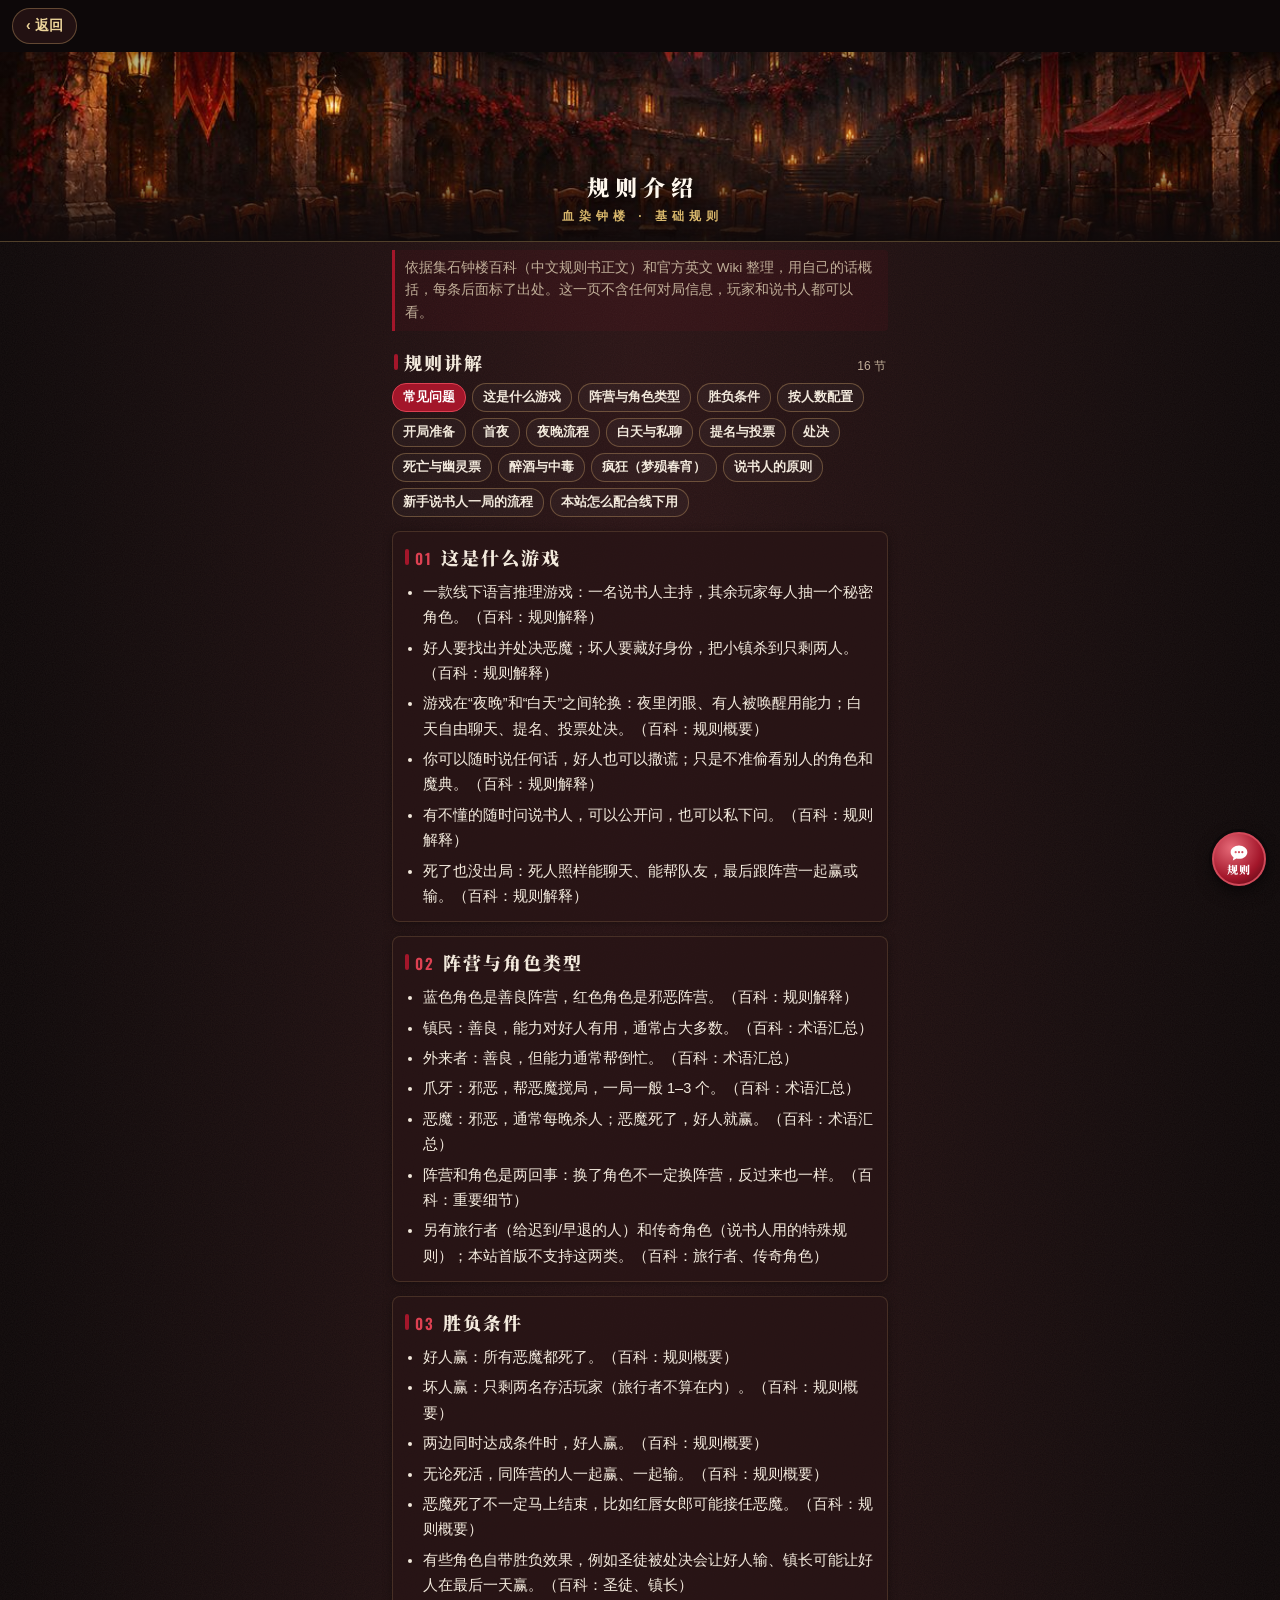
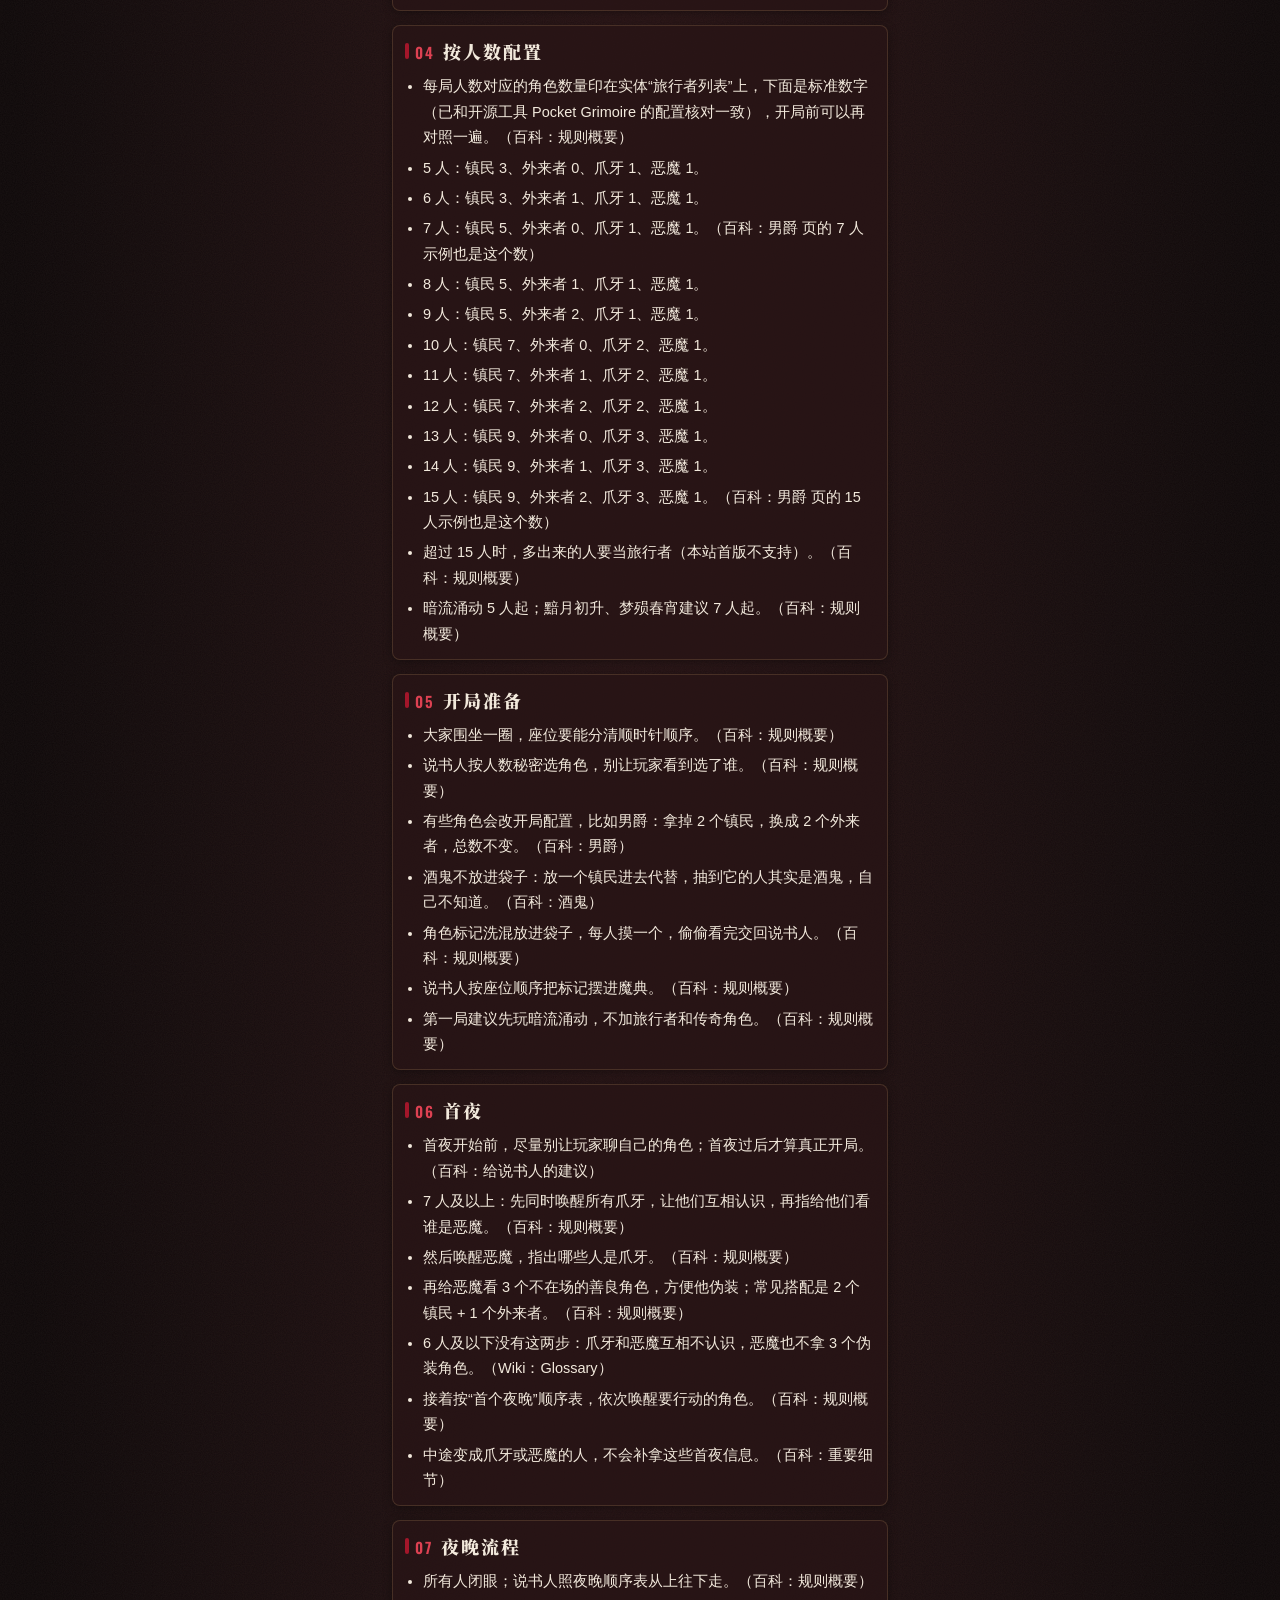
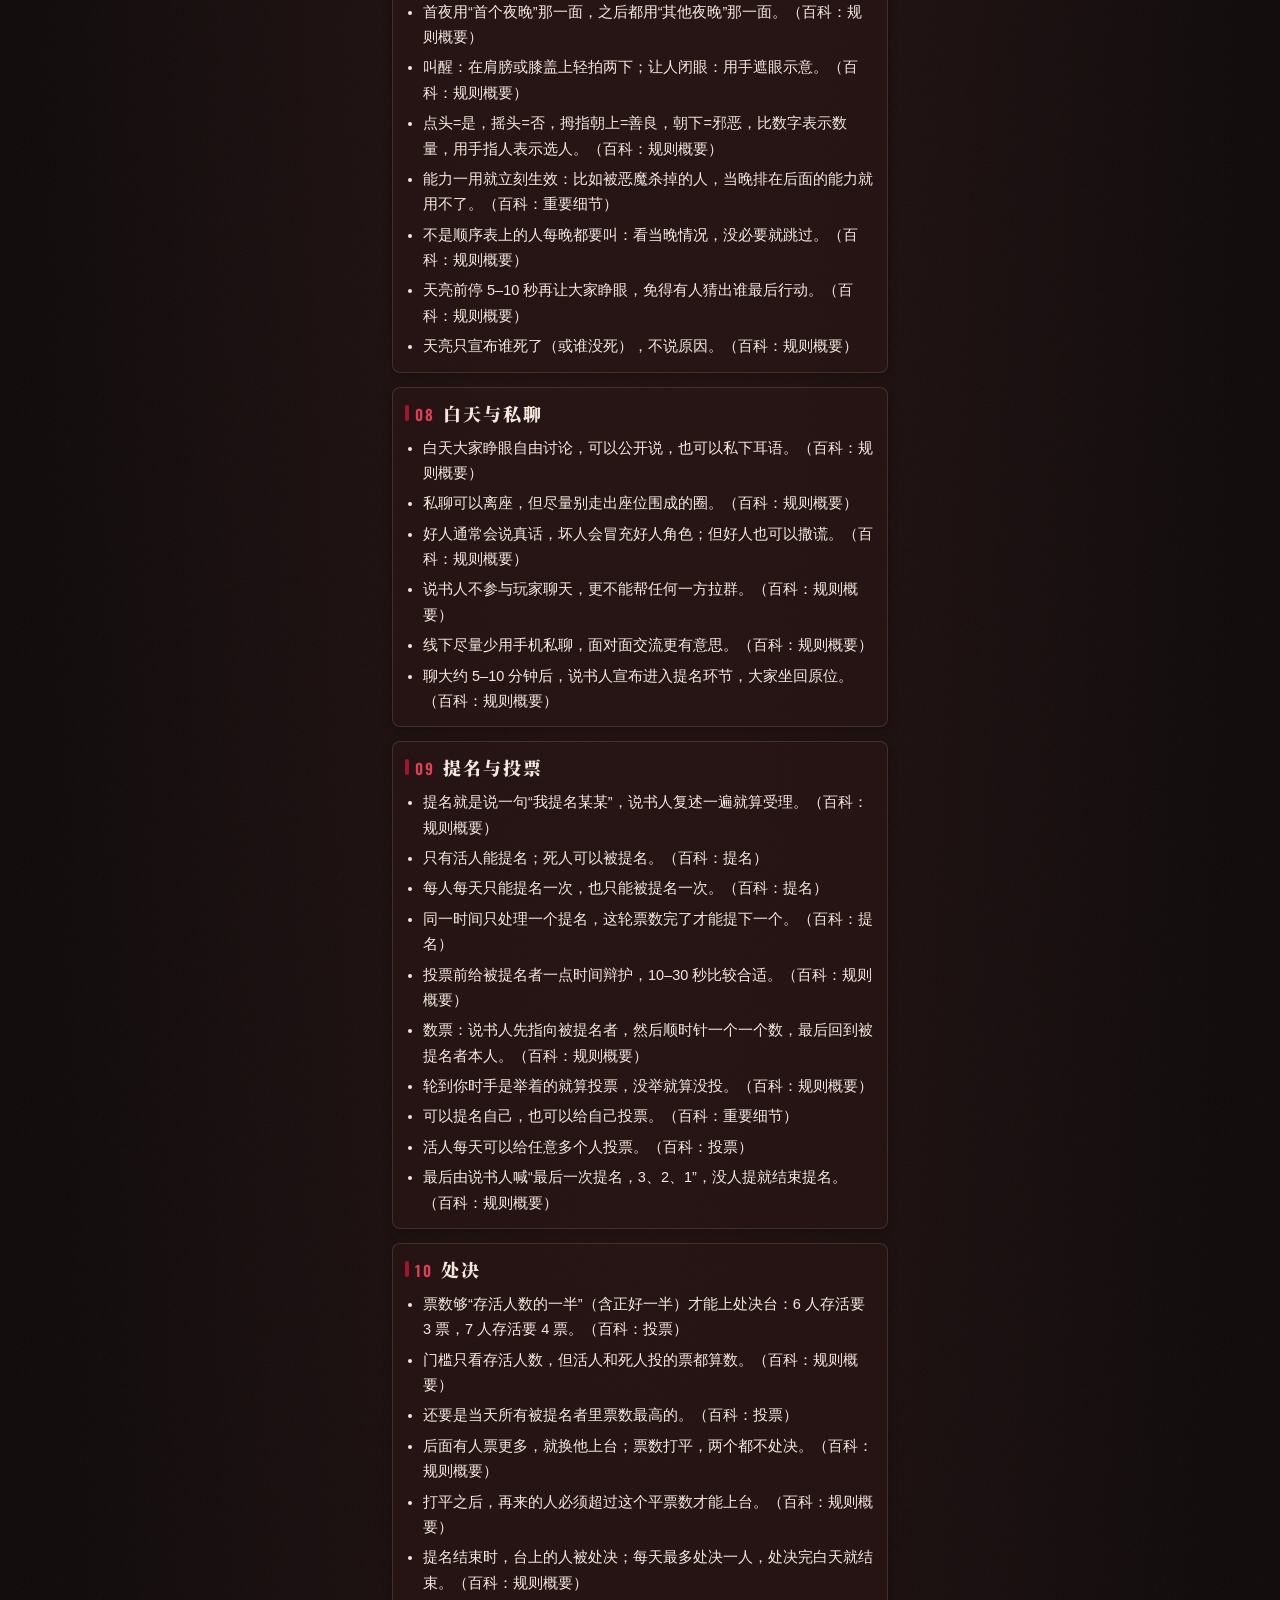
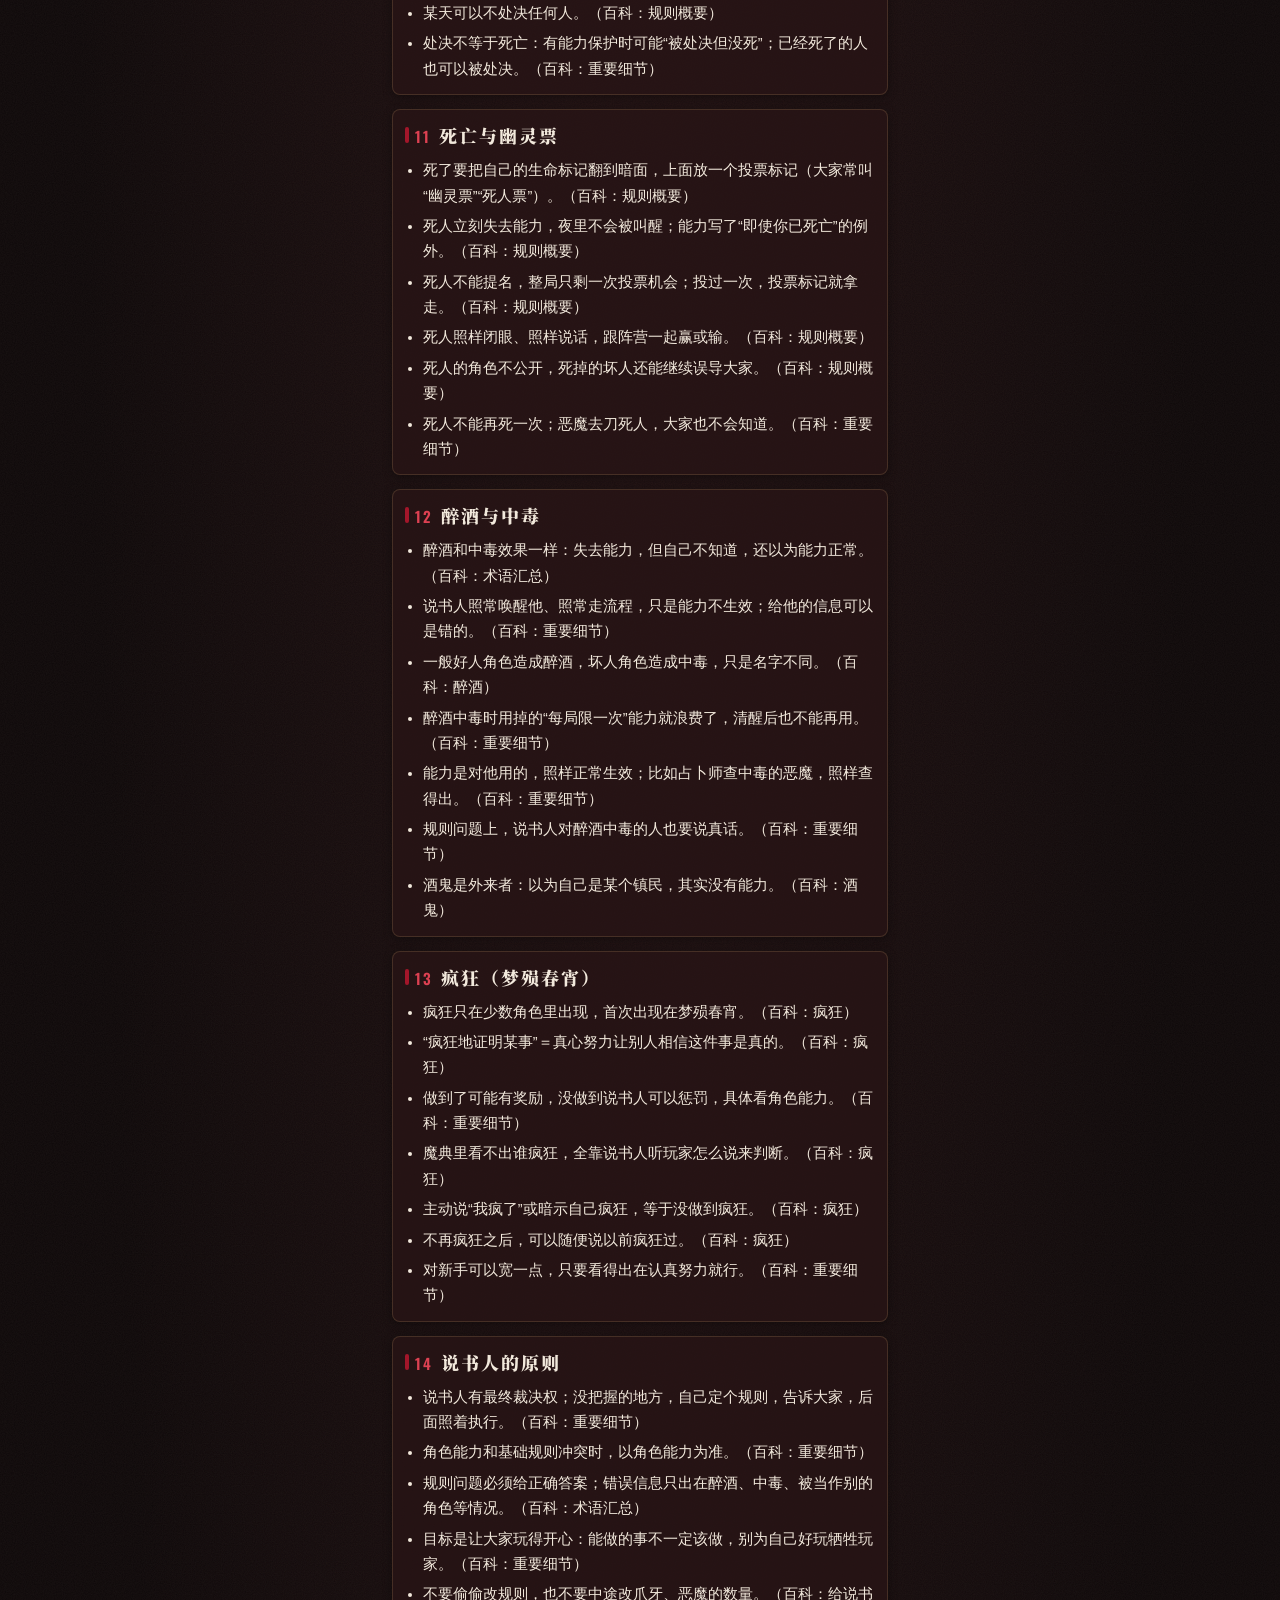
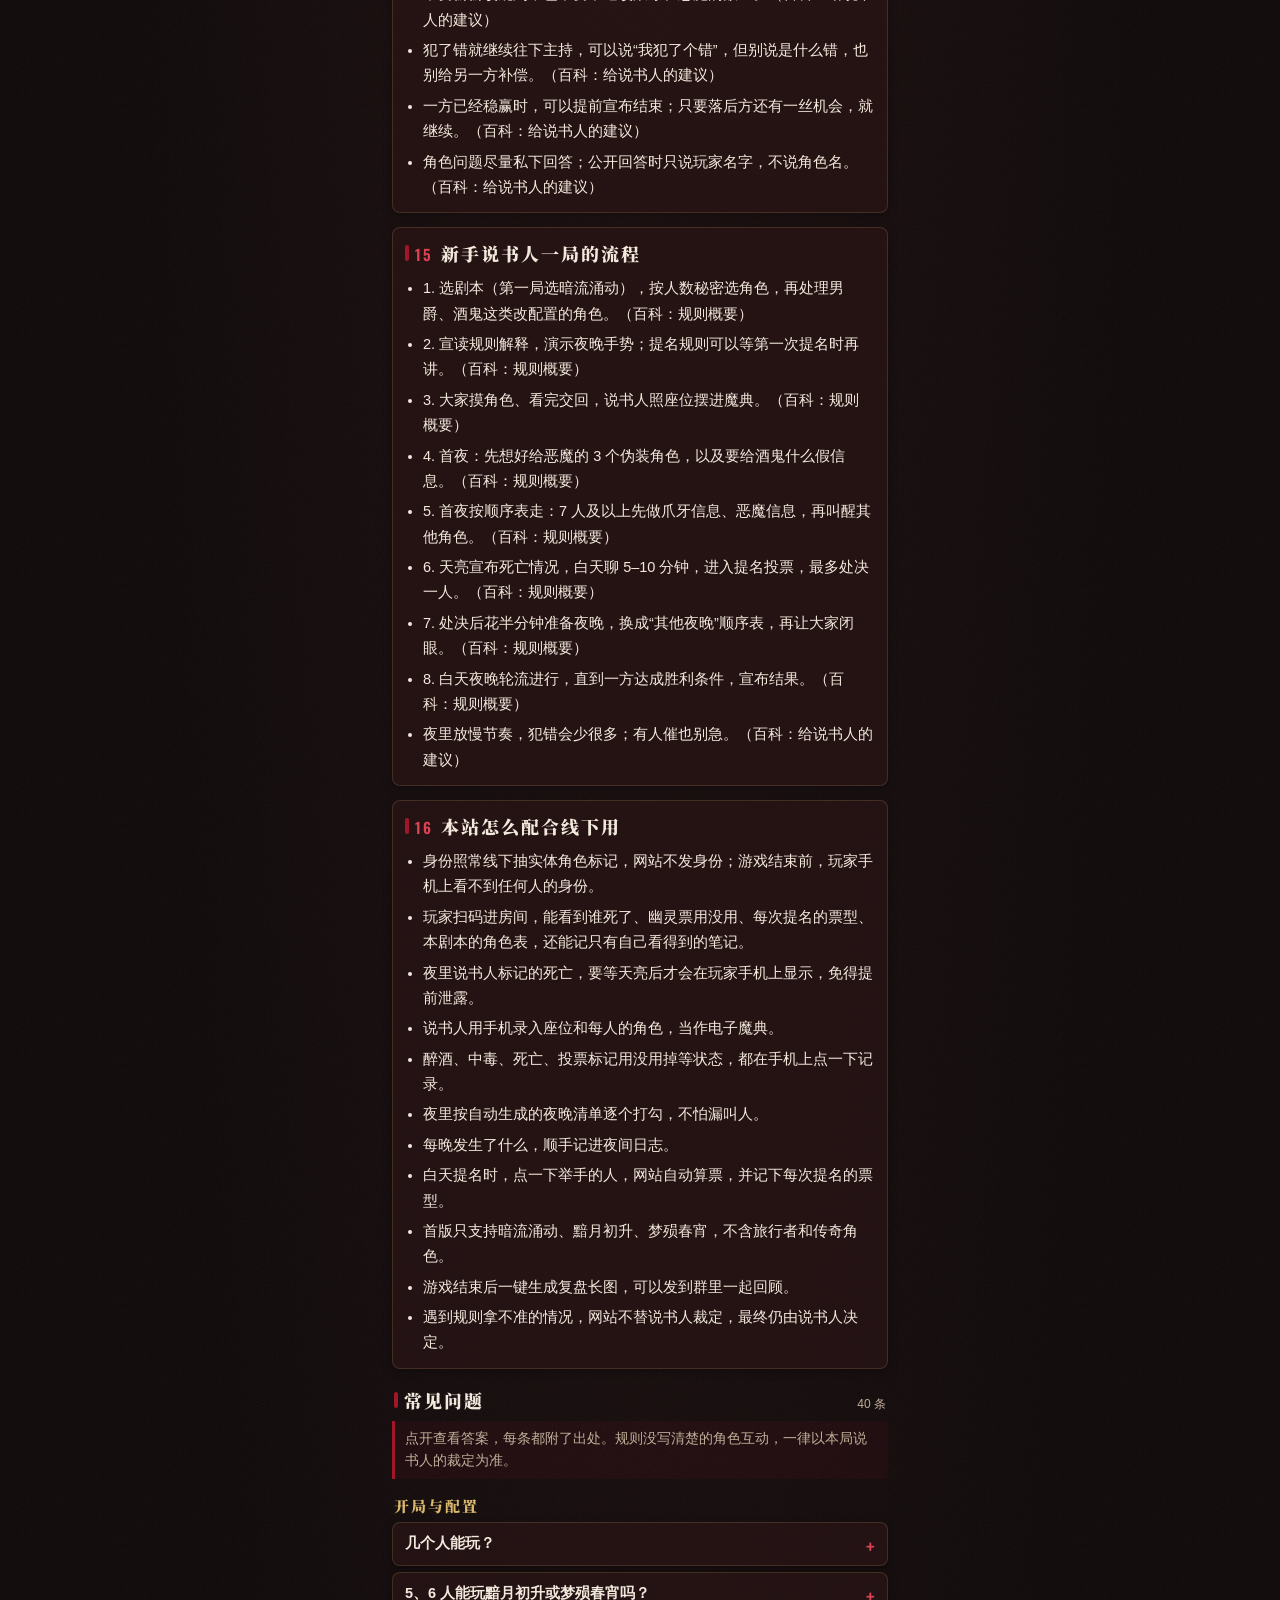
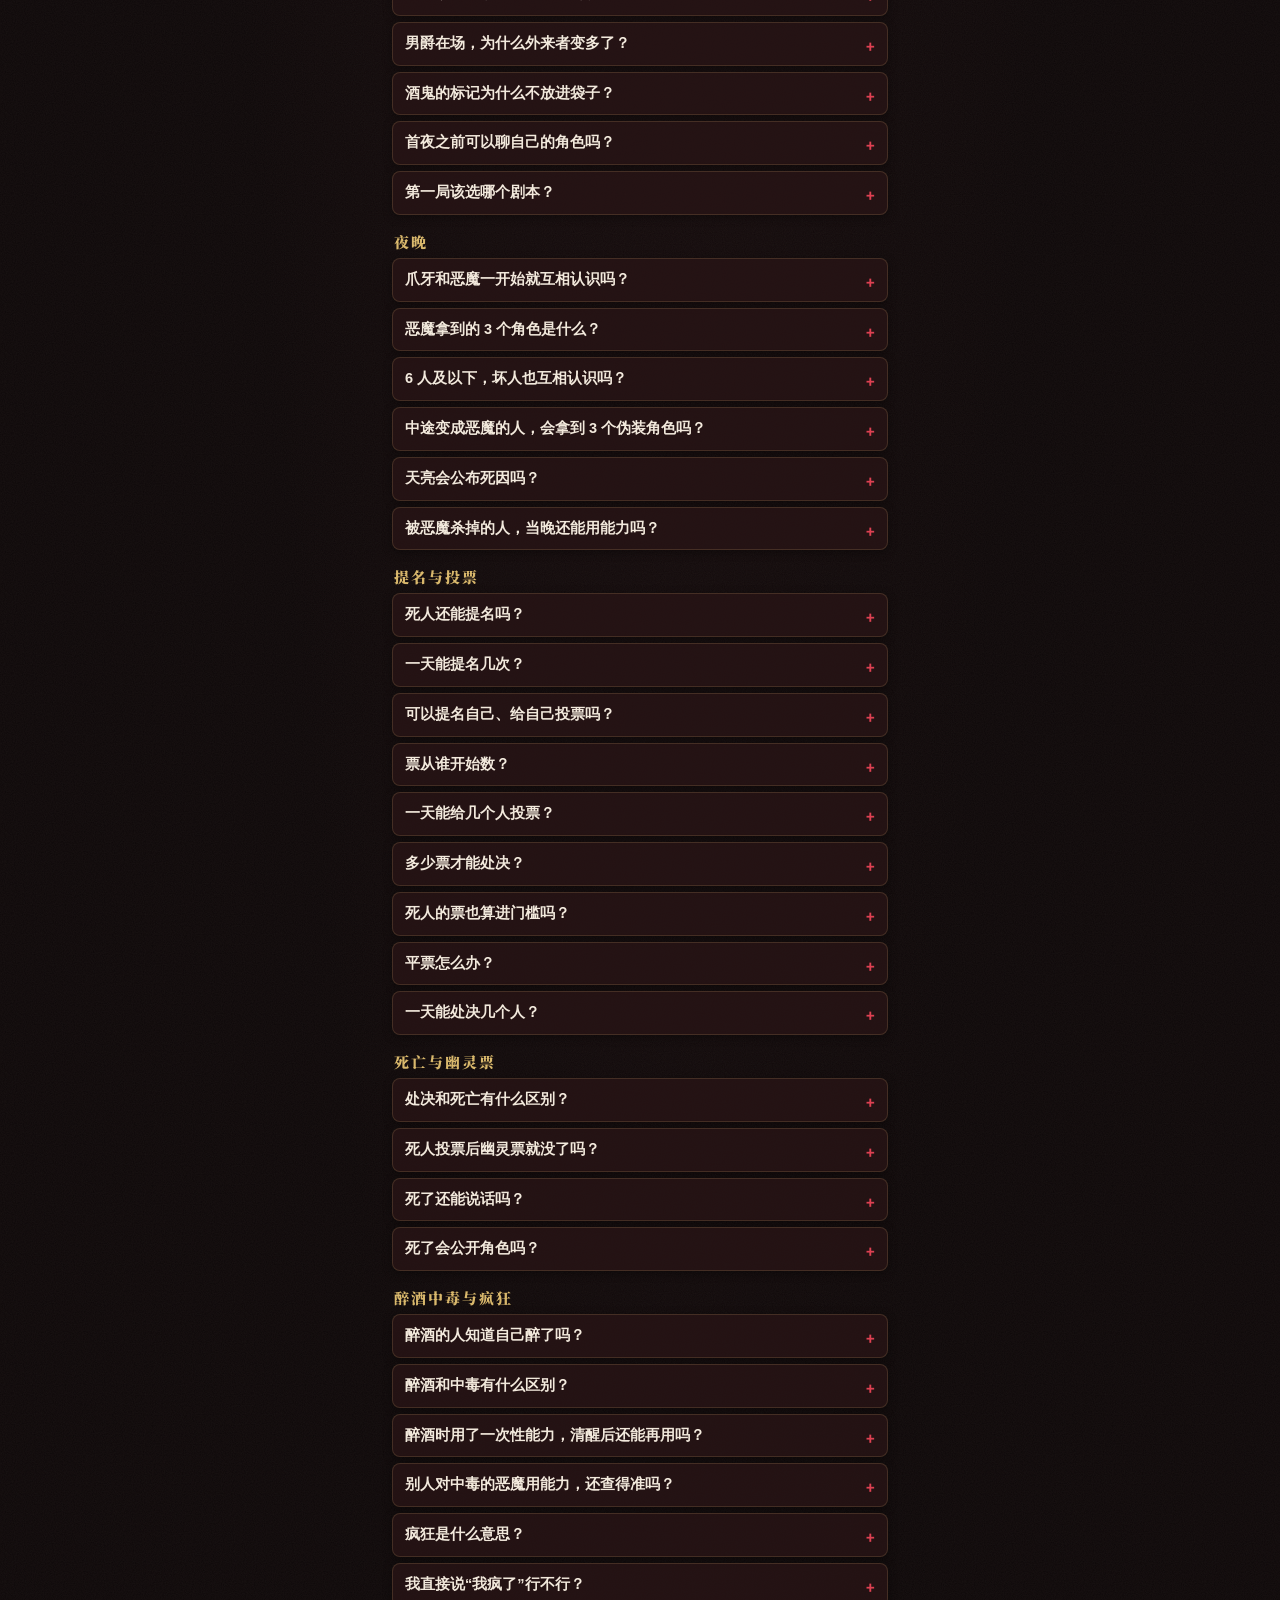
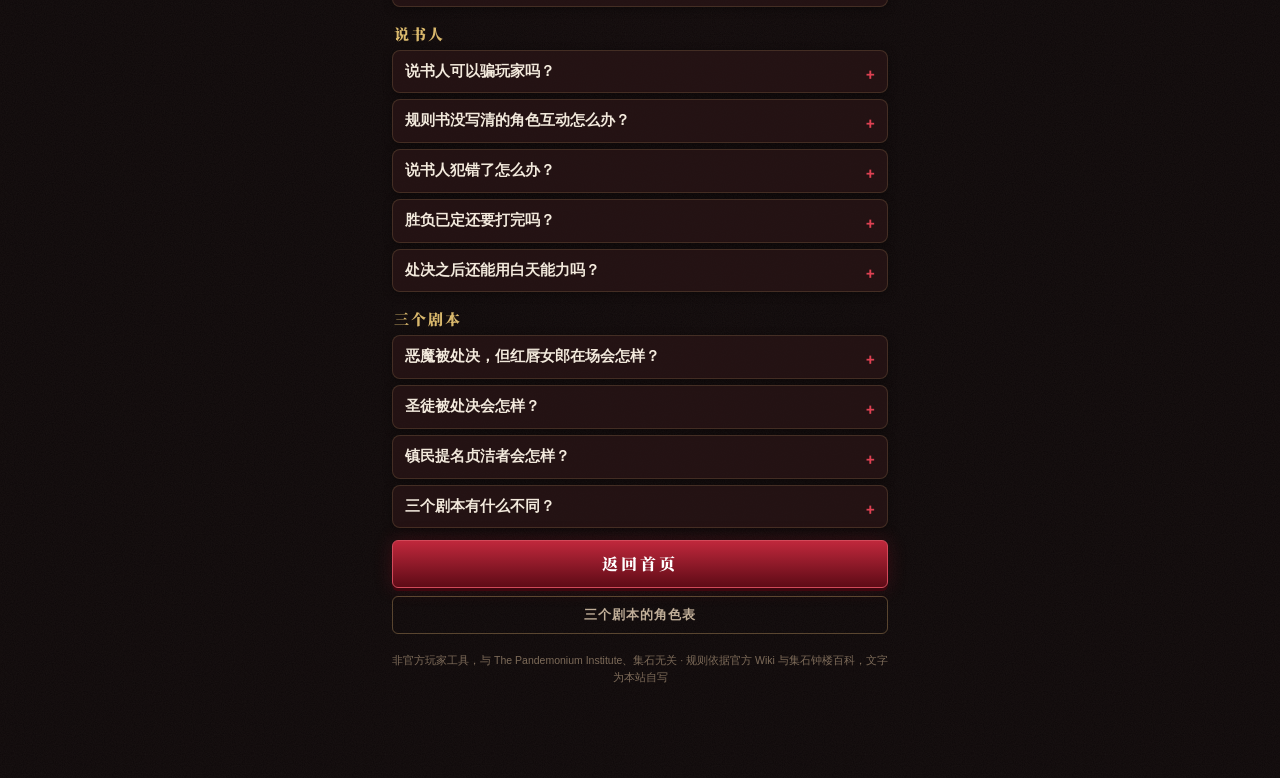
==== commit 2d060de6: "左上角加返回：首页「‹ 全部游戏」回总入口，房间内「‹ 首页」回本站首页（不清空房间），教程等页面「‹ 返回」 Co-Authored-By: Claude Opus 5.5 <noreply@ant" ====
--- a/public/guide.html
+++ b/public/guide.html
@@ -15,6 +15,7 @@
 <link rel="stylesheet" href="style.css">
 </head>
 <body>
+<div class="back-nav" data-html2canvas-ignore><a class="back-pill" href="/">‹ 返回</a></div>
 <div style="position:absolute;width:0;height:0;overflow:hidden"><img src="img/icon-512.jpg" alt=""></div>
 <div class="hero-art" style="height:calc(env(safe-area-inset-top) + 190px)"><img src="img/guide.jpg" alt="" style="object-position:50% 50%"><div class="ht"><div class="hz">规则介绍</div><div class="hs">血染钟楼 · 基础规则</div></div></div>
 <div class="wrap guide">
--- a/public/style.css
+++ b/public/style.css
@@ -590,3 +590,9 @@
 .hero-box img{display:block;width:auto;height:min(330px,92vw);margin:0 auto;border-radius:4px;box-shadow:0 10px 30px rgba(0,0,0,.7),0 0 0 1px rgba(236,212,154,.25)}
 .hero-box .hz{margin-top:14px;font:900 24px var(--serif);letter-spacing:6px;text-indent:6px;color:#fff8ee}
 .hero-box .hs{margin-top:4px;font:600 12px var(--sans);letter-spacing:5px;text-indent:5px;color:var(--c-p)}
+
+/* Shared return navigation: its own row keeps titles and room controls clear. */
+.back-nav{padding:calc(env(safe-area-inset-top) + 8px) 12px 8px;padding-left:calc(env(safe-area-inset-left) + 12px);background:var(--bg)}
+.back-pill{display:inline-flex;align-items:center;min-height:36px;padding:0 13px;border:1px solid var(--line2);border-radius:999px;background:var(--panel);color:var(--gold2);font:600 14px var(--sans);text-decoration:none}
+.back-pill:hover,.back-pill:focus-visible{background:var(--panel2);border-color:var(--gold)}
+.back-nav + .hero,.back-nav + .hero-box{padding-top:22px}
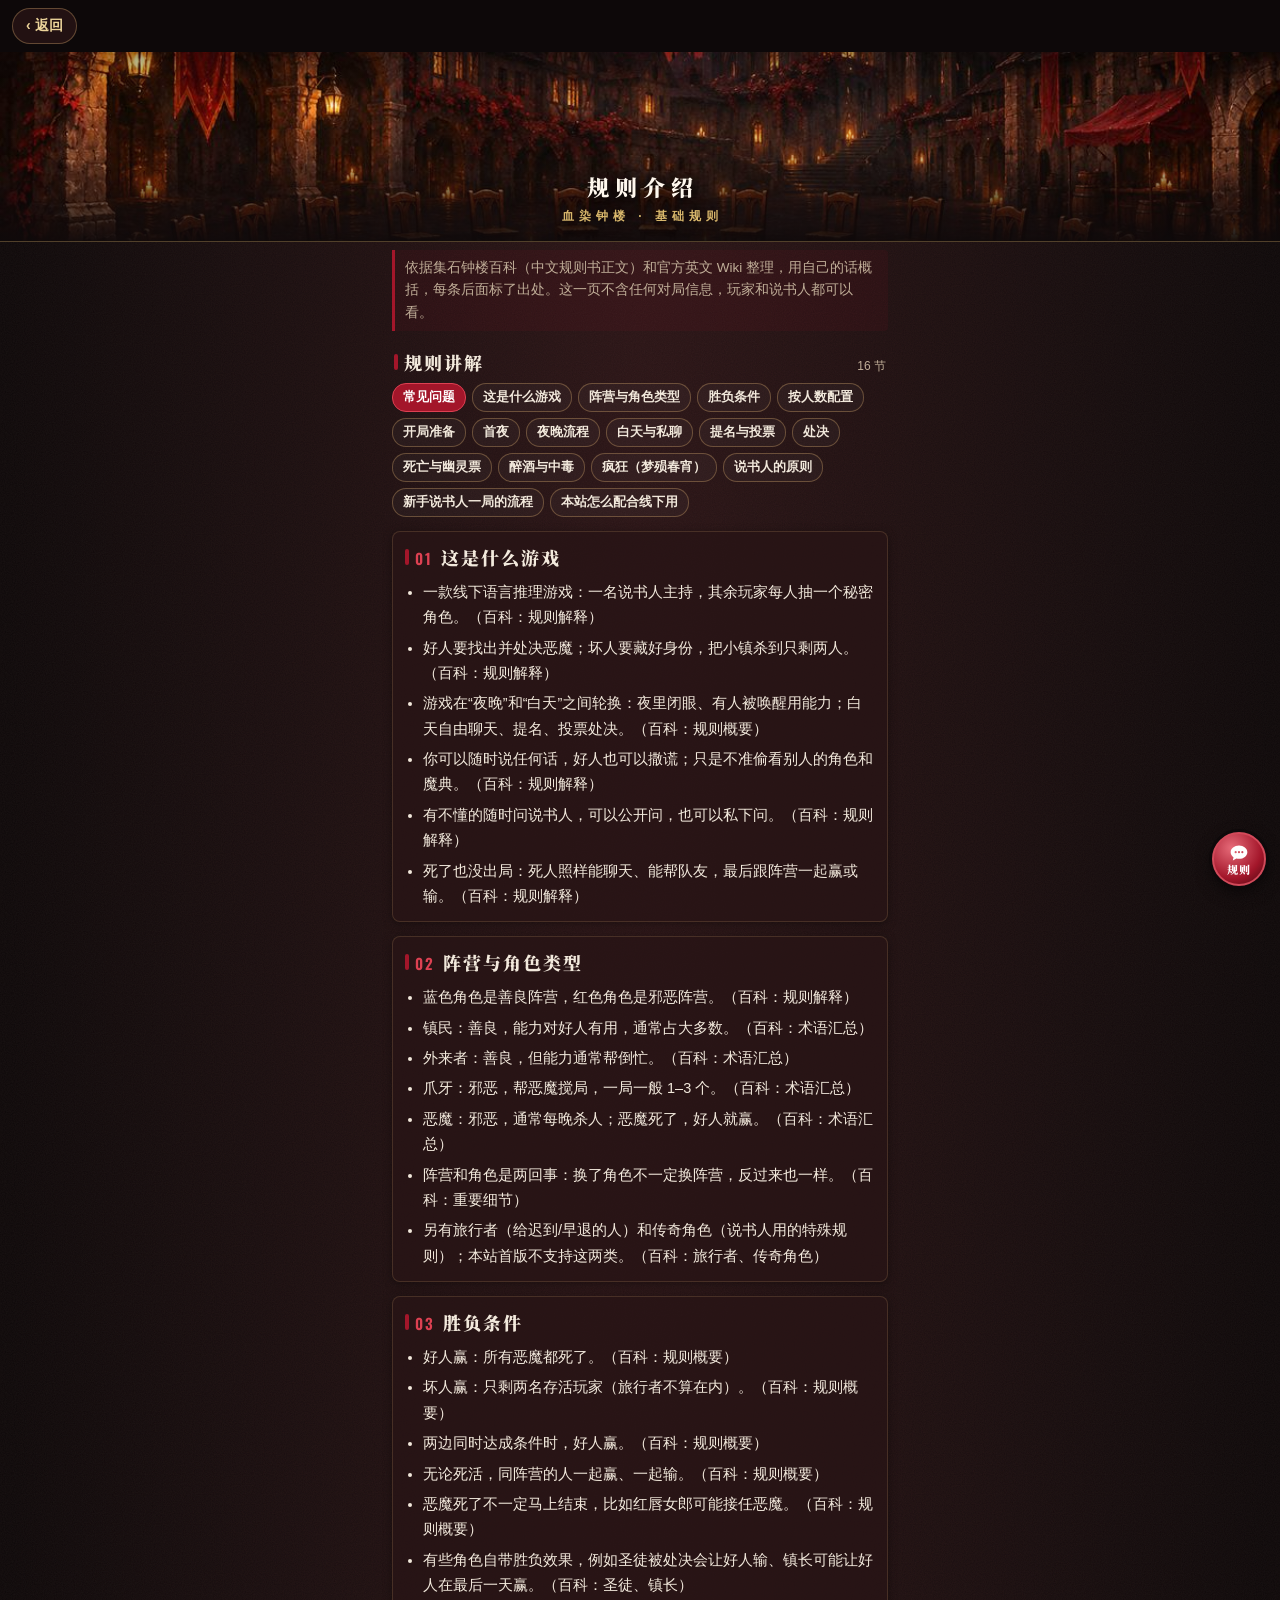
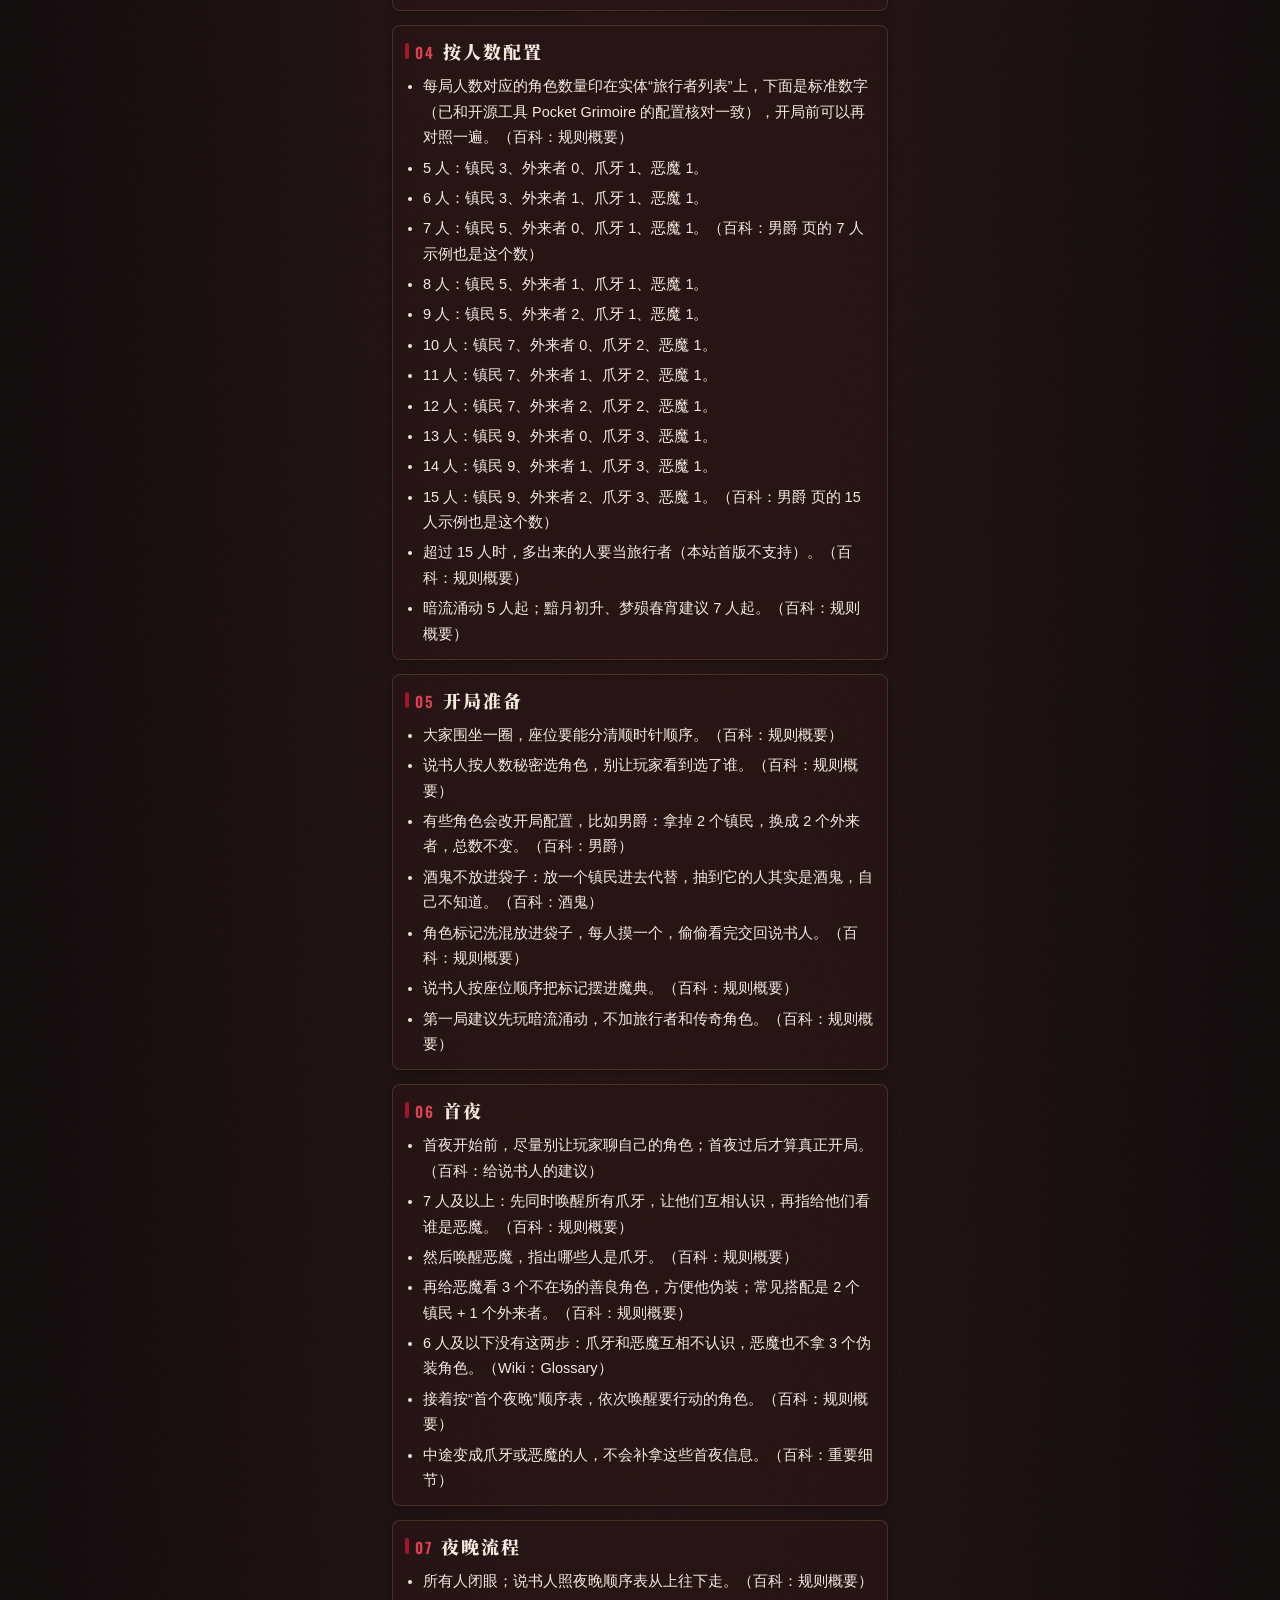
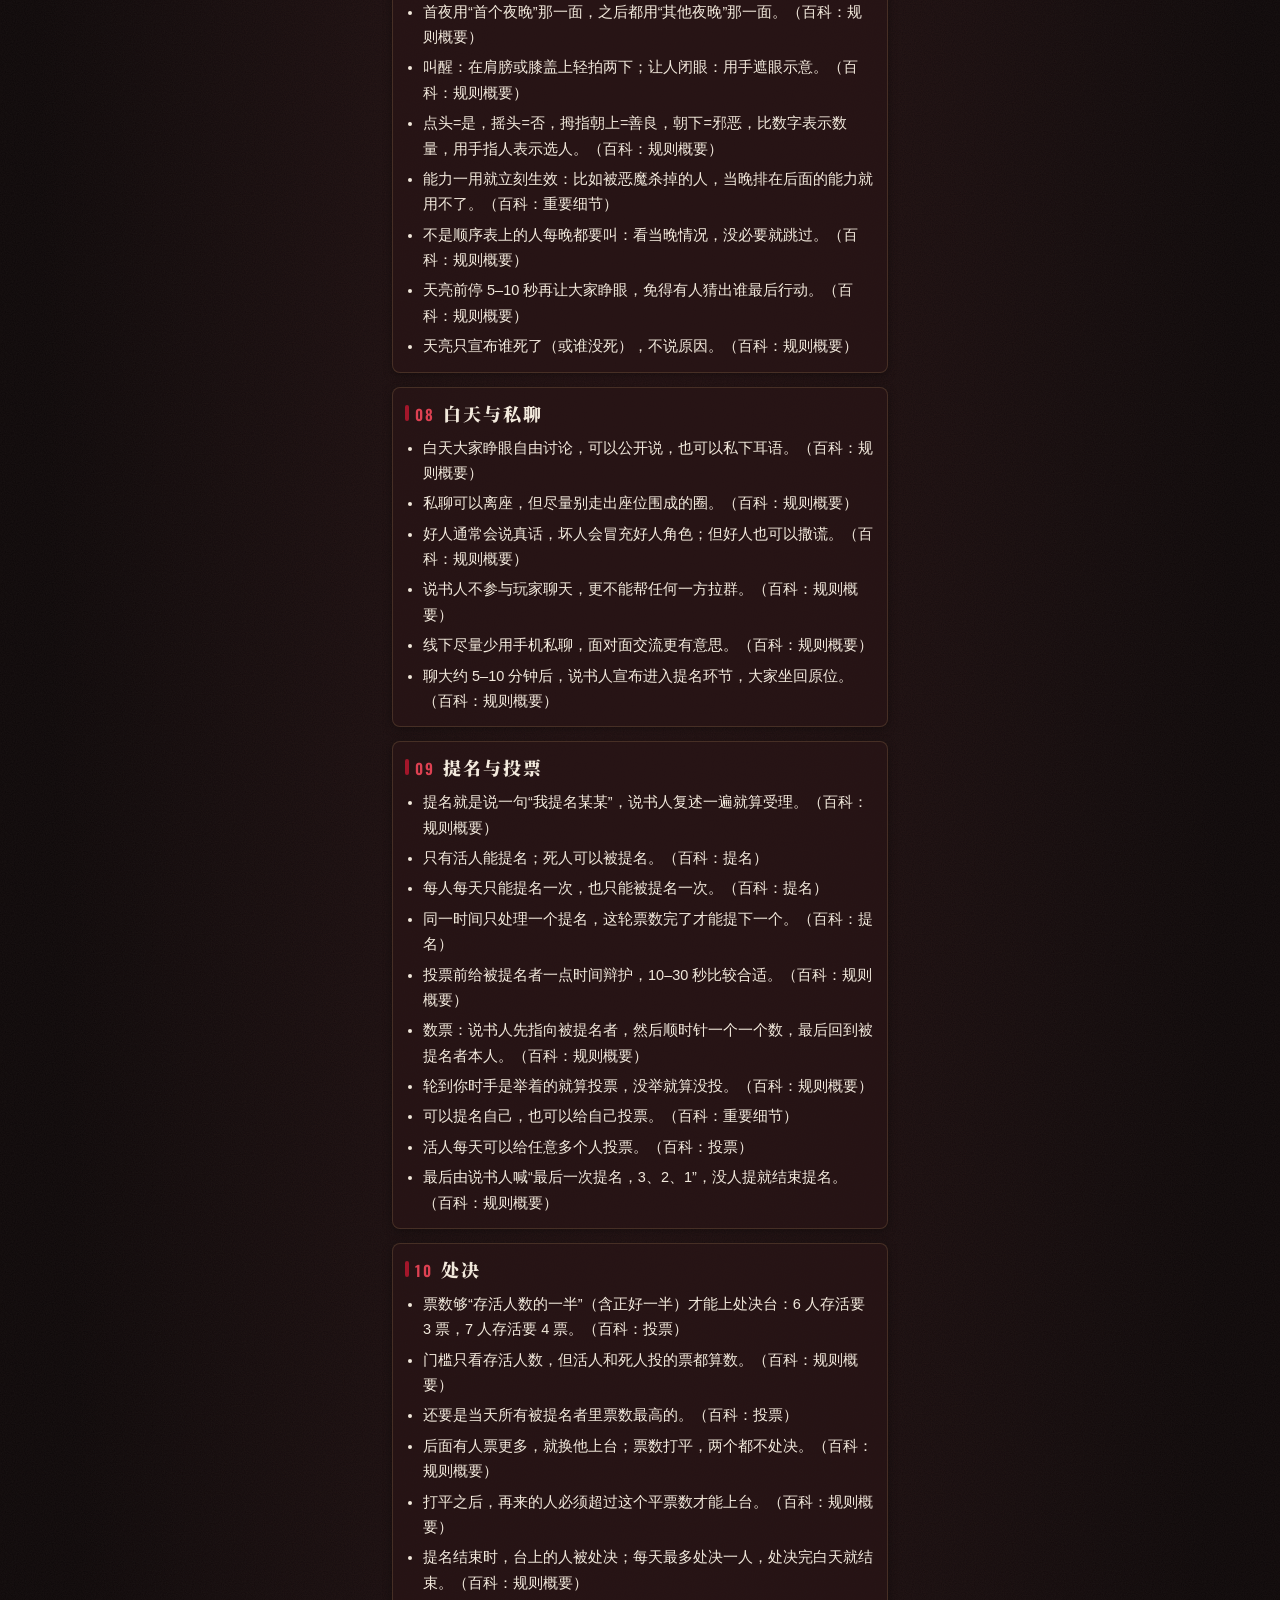
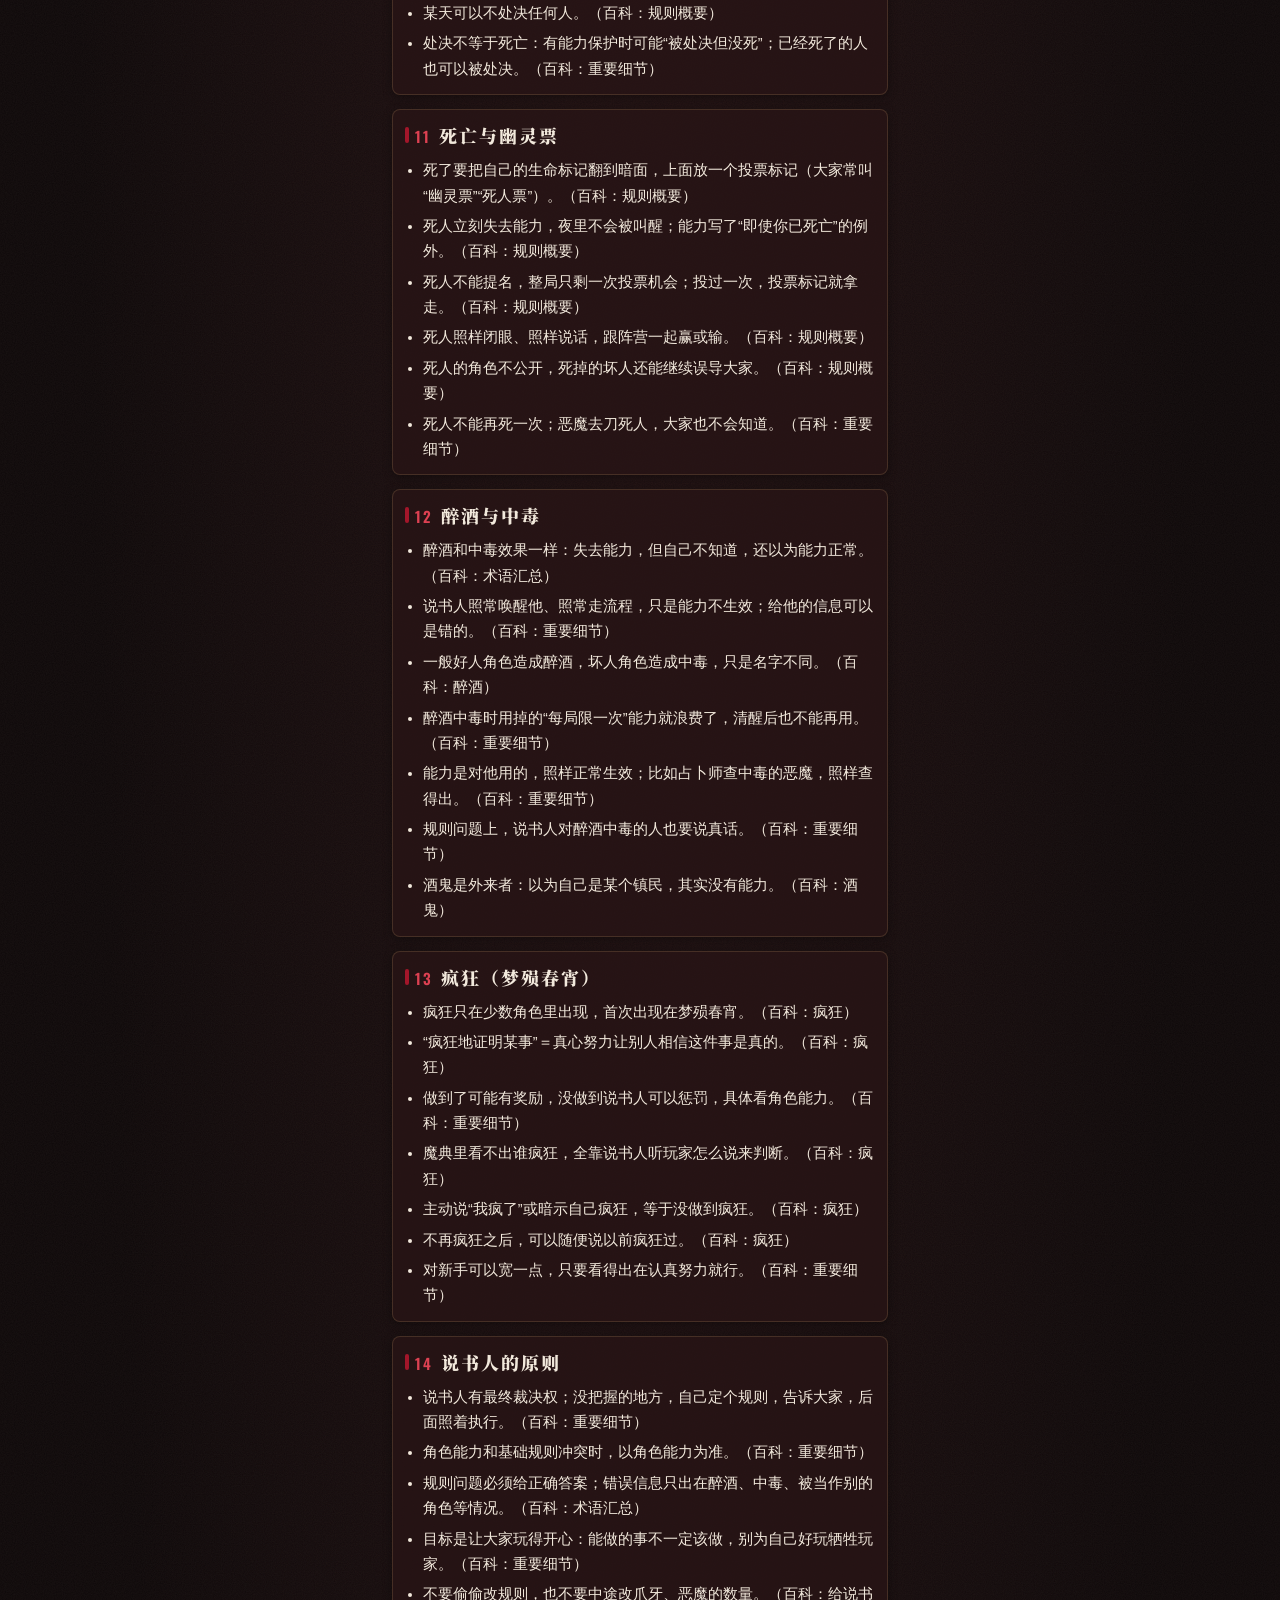
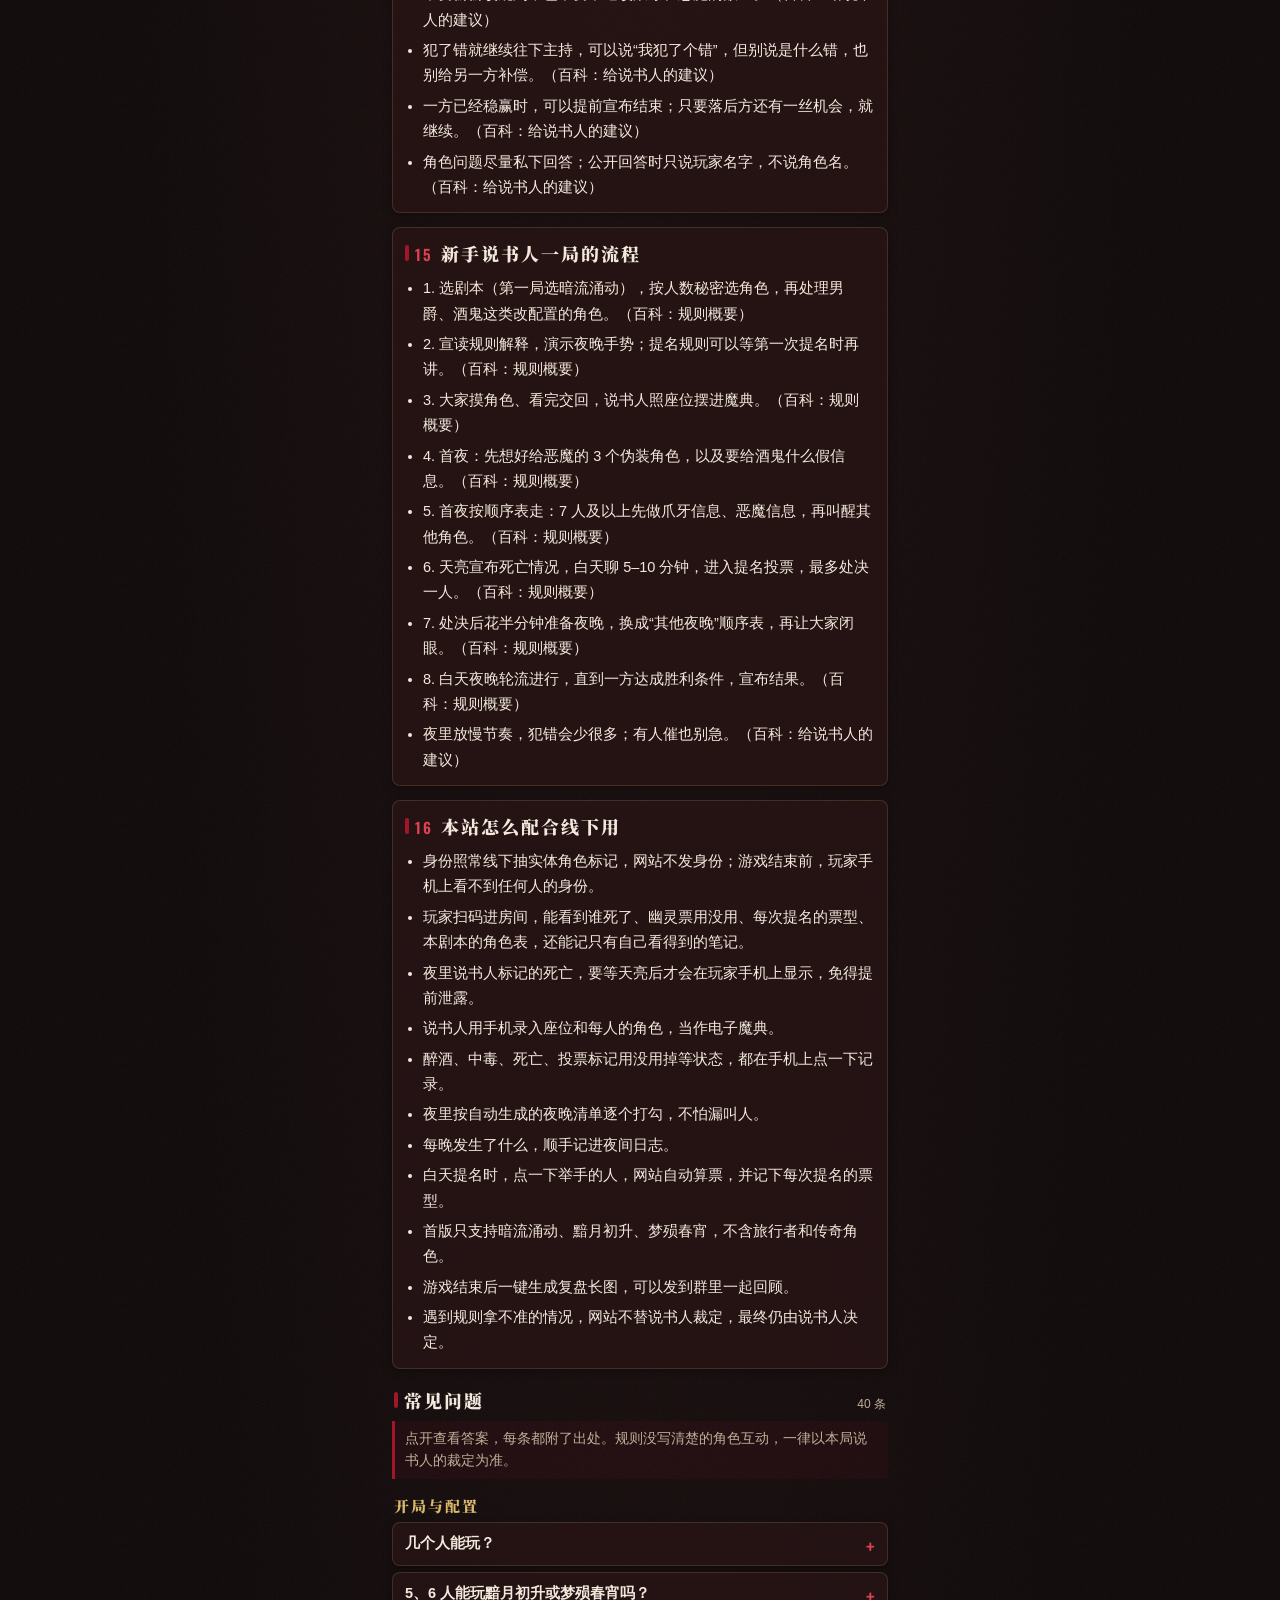
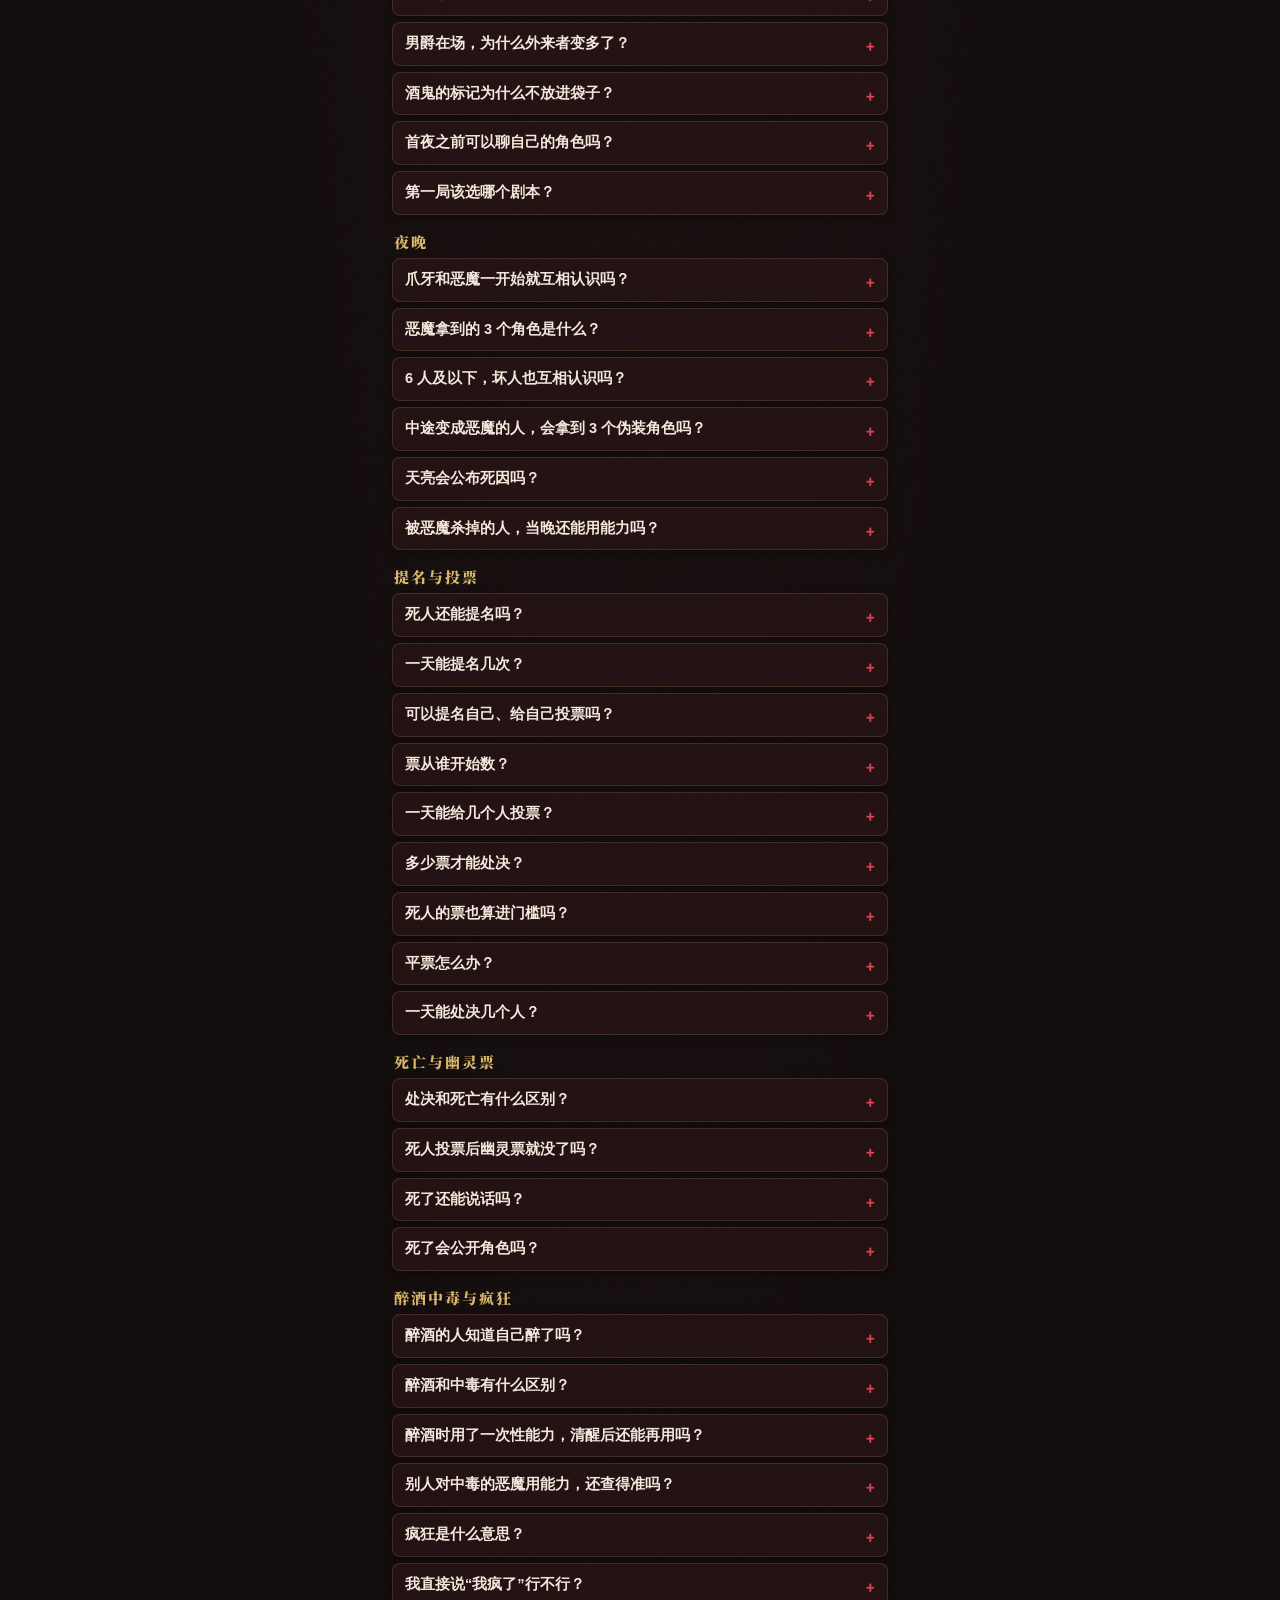
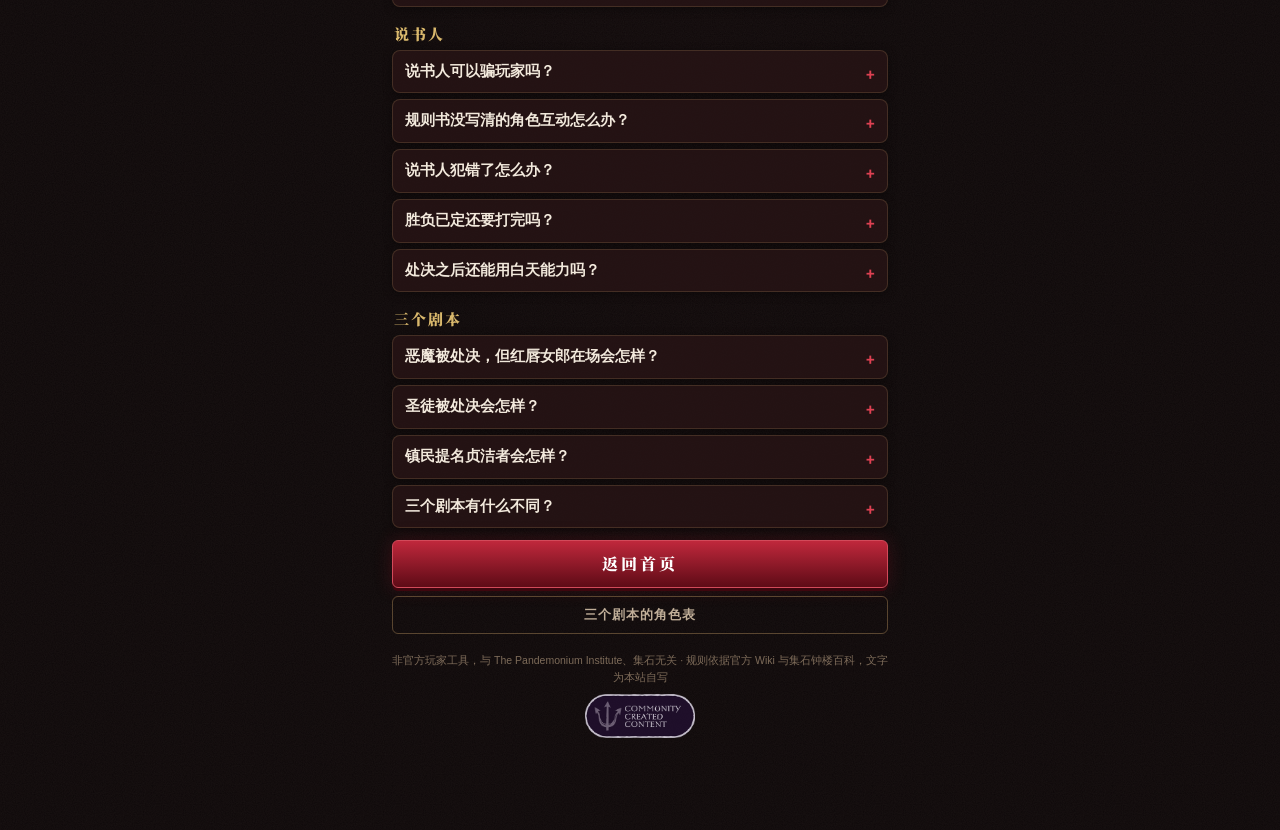
==== commit 6336b442: "角色头像改用 TPI 官方开放的角色图标 - 72 个角色用 botc-release 的官方图标（善良版/邪恶版），缩到 128px，米色圆片加阵营色描边 - 圆圈魔典、角色表、袋子、夜晚清单、复盘" ====
--- a/public/guide.html
+++ b/public/guide.html
@@ -43,7 +43,7 @@
 <h3 class="fq-cat">开局与配置</h3><details class="card fq"><summary>几个人能玩？</summary><p>暗流涌动 5 人起；黯月初升和梦殒春宵建议 7 人起。超过 15 人时，多出来的人要当旅行者（本站首版不支持）。 <a href="https://clocktower-wiki.gstonegames.com/index.php?title=%E8%A7%84%E5%88%99%E6%A6%82%E8%A6%81" target="_blank" rel="noopener">来源：集石钟楼百科「规则概要」</a></p></details><details class="card fq"><summary>5、6 人能玩黯月初升或梦殒春宵吗？</summary><p>能玩，但官方不推荐。沙巴洛斯、莽夫、方古、镜像双子等角色在 5–6 人局里对某一方很不公平。 <a href="https://clocktower-wiki.gstonegames.com/index.php?title=%E8%A7%84%E5%88%99%E6%A6%82%E8%A6%81" target="_blank" rel="noopener">来源：集石钟楼百科「规则概要」</a></p></details><details class="card fq"><summary>男爵在场，为什么外来者变多了？</summary><p>男爵的开局效果是拿掉 2 个镇民、换成 2 个外来者，总人数不变。这个调整只在开局做，男爵死了也不会变回去。 <a href="https://clocktower-wiki.gstonegames.com/index.php?title=%E7%94%B7%E7%88%B5" target="_blank" rel="noopener">来源：集石钟楼百科「男爵」</a></p></details><details class="card fq"><summary>酒鬼的标记为什么不放进袋子？</summary><p>酒鬼要换成一个镇民标记放进去。抽到的人以为自己是那个镇民，其实是酒鬼，只有说书人知道。 <a href="https://clocktower-wiki.gstonegames.com/index.php?title=%E9%85%92%E9%AC%BC" target="_blank" rel="noopener">来源：集石钟楼百科「酒鬼」</a></p></details><details class="card fq"><summary>首夜之前可以聊自己的角色吗？</summary><p>不建议，说书人也可以直接禁止。恶魔要等首夜拿到伪装角色，大家首夜过后再聊身份才公平。 <a href="https://clocktower-wiki.gstonegames.com/index.php?title=%E7%BB%99%E8%AF%B4%E4%B9%A6%E4%BA%BA%E7%9A%84%E5%BB%BA%E8%AE%AE" target="_blank" rel="noopener">来源：集石钟楼百科「给说书人的建议」</a></p></details><details class="card fq"><summary>第一局该选哪个剧本？</summary><p>官方建议从暗流涌动开始，难度是初学者，也先别加旅行者和传奇角色。 <a href="https://clocktower-wiki.gstonegames.com/index.php?title=%E8%A7%84%E5%88%99%E6%A6%82%E8%A6%81" target="_blank" rel="noopener">来源：集石钟楼百科「规则概要」</a></p></details><h3 class="fq-cat">夜晚</h3><details class="card fq"><summary>爪牙和恶魔一开始就互相认识吗？</summary><p>7 人及以上会：首夜爪牙一起睁眼互认，并得知谁是恶魔；恶魔得知谁是爪牙。 <a href="https://clocktower-wiki.gstonegames.com/index.php?title=%E8%A7%84%E5%88%99%E6%A6%82%E8%A6%81" target="_blank" rel="noopener">来源：集石钟楼百科「规则概要」</a></p></details><details class="card fq"><summary>恶魔拿到的 3 个角色是什么？</summary><p>是 3 个不在场的善良角色，给恶魔做伪装用。恶魔也可以不用它们，随便冒充别的角色。 <a href="https://clocktower-wiki.gstonegames.com/index.php?title=%E8%A7%84%E5%88%99%E6%A6%82%E8%A6%81" target="_blank" rel="noopener">来源：集石钟楼百科「规则概要」</a></p></details><details class="card fq"><summary>6 人及以下，坏人也互相认识吗？</summary><p>不认识。官方术语里，爪牙信息和恶魔信息（含 3 个伪装角色）只出现在 7 人及以上的局。 <a href="https://wiki.bloodontheclocktower.com/Glossary" target="_blank" rel="noopener">来源：官方 Wiki「Glossary」</a></p></details><details class="card fq"><summary>中途变成恶魔的人，会拿到 3 个伪装角色吗？</summary><p>不会。中途变成爪牙或恶魔的人，不会补拿首夜的互认信息和伪装角色。 <a href="https://clocktower-wiki.gstonegames.com/index.php?title=%E9%87%8D%E8%A6%81%E7%BB%86%E8%8A%82" target="_blank" rel="noopener">来源：集石钟楼百科「重要细节」</a></p></details><details class="card fq"><summary>天亮会公布死因吗？</summary><p>不会。只说谁死了；没人死也要说，但不说为什么。 <a href="https://clocktower-wiki.gstonegames.com/index.php?title=%E8%A7%84%E5%88%99%E6%A6%82%E8%A6%81" target="_blank" rel="noopener">来源：集石钟楼百科「规则概要」</a></p></details><details class="card fq"><summary>被恶魔杀掉的人，当晚还能用能力吗？</summary><p>一般不能。能力一用就立刻生效，人已经死了，排在后面的能力就不会再叫醒他用；写明死亡时触发的能力除外。 <a href="https://clocktower-wiki.gstonegames.com/index.php?title=%E9%87%8D%E8%A6%81%E7%BB%86%E8%8A%82" target="_blank" rel="noopener">来源：集石钟楼百科「重要细节」</a></p></details><h3 class="fq-cat">提名与投票</h3><details class="card fq"><summary>死人还能提名吗？</summary><p>不能。只有活人能提名，但死人可以被提名。 <a href="https://clocktower-wiki.gstonegames.com/index.php?title=%E6%8F%90%E5%90%8D" target="_blank" rel="noopener">来源：集石钟楼百科「提名」</a></p></details><details class="card fq"><summary>一天能提名几次？</summary><p>每人每天只能提名一次，也只能被提名一次。同一时间只处理一个提名。 <a href="https://clocktower-wiki.gstonegames.com/index.php?title=%E6%8F%90%E5%90%8D" target="_blank" rel="noopener">来源：集石钟楼百科「提名」</a></p></details><details class="card fq"><summary>可以提名自己、给自己投票吗？</summary><p>都可以。规则没禁止的事就能做。 <a href="https://clocktower-wiki.gstonegames.com/index.php?title=%E9%87%8D%E8%A6%81%E7%BB%86%E8%8A%82" target="_blank" rel="noopener">来源：集石钟楼百科「重要细节」</a></p></details><details class="card fq"><summary>票从谁开始数？</summary><p>说书人先指向被提名者，然后顺时针一个个数，最后数被提名者本人。 <a href="https://clocktower-wiki.gstonegames.com/index.php?title=%E8%A7%84%E5%88%99%E6%A6%82%E8%A6%81" target="_blank" rel="noopener">来源：集石钟楼百科「规则概要」</a></p></details><details class="card fq"><summary>一天能给几个人投票？</summary><p>活人每天可以给任意多个被提名者投票；死人整局只剩一票。 <a href="https://clocktower-wiki.gstonegames.com/index.php?title=%E6%8A%95%E7%A5%A8" target="_blank" rel="noopener">来源：集石钟楼百科「投票」</a></p></details><details class="card fq"><summary>多少票才能处决？</summary><p>票数要达到存活人数的一半（含正好一半），而且是当天最高票。比如 7 人存活要 4 票。 <a href="https://clocktower-wiki.gstonegames.com/index.php?title=%E6%8A%95%E7%A5%A8" target="_blank" rel="noopener">来源：集石钟楼百科「投票」</a></p></details><details class="card fq"><summary>死人的票也算进门槛吗？</summary><p>算。门槛按存活人数算，但活人死人投的票都计数。 <a href="https://clocktower-wiki.gstonegames.com/index.php?title=%E8%A7%84%E5%88%99%E6%A6%82%E8%A6%81" target="_blank" rel="noopener">来源：集石钟楼百科「规则概要」</a></p></details><details class="card fq"><summary>平票怎么办？</summary><p>平票的人都不处决。之后再有人被提名，票数必须超过这个平票数才能上台。 <a href="https://clocktower-wiki.gstonegames.com/index.php?title=%E8%A7%84%E5%88%99%E6%A6%82%E8%A6%81" target="_blank" rel="noopener">来源：集石钟楼百科「规则概要」</a></p></details><details class="card fq"><summary>一天能处决几个人？</summary><p>最多一个，也可以一个都不处决。处决完白天就结束。 <a href="https://clocktower-wiki.gstonegames.com/index.php?title=%E8%A7%84%E5%88%99%E6%A6%82%E8%A6%81" target="_blank" rel="noopener">来源：集石钟楼百科「规则概要」</a></p></details><h3 class="fq-cat">死亡与幽灵票</h3><details class="card fq"><summary>处决和死亡有什么区别？</summary><p>处决是投票决定的结果，死亡是状态。有些情况被处决但没死；已经死了的人也能被处决。 <a href="https://wiki.bloodontheclocktower.com/States" target="_blank" rel="noopener">来源：官方 Wiki「States」</a></p></details><details class="card fq"><summary>死人投票后幽灵票就没了吗？</summary><p>对。死人整局只能再投一次，投完就拿走投票标记，之后不能再投。 <a href="https://clocktower-wiki.gstonegames.com/index.php?title=%E8%A7%84%E5%88%99%E6%A6%82%E8%A6%81" target="_blank" rel="noopener">来源：集石钟楼百科「规则概要」</a></p></details><details class="card fq"><summary>死了还能说话吗？</summary><p>能。死人照样聊天、夜里照样闭眼，最后跟自己阵营一起赢或输。 <a href="https://clocktower-wiki.gstonegames.com/index.php?title=%E8%A7%84%E5%88%99%E8%A7%A3%E9%87%8A" target="_blank" rel="noopener">来源：集石钟楼百科「规则解释」</a></p></details><details class="card fq"><summary>死了会公开角色吗？</summary><p>不会。死人的角色一直保密，死掉的坏人还能继续误导大家。 <a href="https://clocktower-wiki.gstonegames.com/index.php?title=%E8%A7%84%E5%88%99%E6%A6%82%E8%A6%81" target="_blank" rel="noopener">来源：集石钟楼百科「规则概要」</a></p></details><h3 class="fq-cat">醉酒中毒与疯狂</h3><details class="card fq"><summary>醉酒的人知道自己醉了吗？</summary><p>不知道。说书人会照常唤醒他，但能力不生效，给他的信息可能是错的。 <a href="https://clocktower-wiki.gstonegames.com/index.php?title=%E6%9C%AF%E8%AF%AD%E6%B1%87%E6%80%BB" target="_blank" rel="noopener">来源：集石钟楼百科「术语汇总」</a></p></details><details class="card fq"><summary>醉酒和中毒有什么区别？</summary><p>效果完全一样，都是失去能力。只是来源角色不同，名字不同。 <a href="https://clocktower-wiki.gstonegames.com/index.php?title=%E9%86%89%E9%85%92" target="_blank" rel="noopener">来源：集石钟楼百科「醉酒」</a></p></details><details class="card fq"><summary>醉酒时用了一次性能力，清醒后还能再用吗？</summary><p>不能，那次就浪费了。 <a href="https://wiki.bloodontheclocktower.com/States" target="_blank" rel="noopener">来源：官方 Wiki「States」</a></p></details><details class="card fq"><summary>别人对中毒的恶魔用能力，还查得准吗？</summary><p>准。中毒只影响他自己的能力，别人对他用的能力照常生效。 <a href="https://clocktower-wiki.gstonegames.com/index.php?title=%E9%87%8D%E8%A6%81%E7%BB%86%E8%8A%82" target="_blank" rel="noopener">来源：集石钟楼百科「重要细节」</a></p></details><details class="card fq"><summary>疯狂是什么意思？</summary><p>要真心努力让大家相信某件事是真的。做没做到由说书人判断，没做到可能被惩罚。 <a href="https://clocktower-wiki.gstonegames.com/index.php?title=%E7%96%AF%E7%8B%82" target="_blank" rel="noopener">来源：集石钟楼百科「疯狂」</a></p></details><details class="card fq"><summary>我直接说“我疯了”行不行？</summary><p>不行。明说或暗示自己在疯狂，都算没做到疯狂，说书人可以惩罚。 <a href="https://clocktower-wiki.gstonegames.com/index.php?title=%E7%96%AF%E7%8B%82" target="_blank" rel="noopener">来源：集石钟楼百科「疯狂」</a></p></details><h3 class="fq-cat">说书人</h3><details class="card fq"><summary>说书人可以骗玩家吗？</summary><p>规则问题必须说真话。只有醉酒、中毒、被当作别的角色等情况下，才可以给错误信息。 <a href="https://clocktower-wiki.gstonegames.com/index.php?title=%E6%9C%AF%E8%AF%AD%E6%B1%87%E6%80%BB" target="_blank" rel="noopener">来源：集石钟楼百科「术语汇总」</a></p></details><details class="card fq"><summary>规则书没写清的角色互动怎么办？</summary><p>由说书人决定。定好怎么处理，告诉大家，整局照着执行；本站不替说书人裁定。 <a href="https://clocktower-wiki.gstonegames.com/index.php?title=%E9%87%8D%E8%A6%81%E7%BB%86%E8%8A%82" target="_blank" rel="noopener">来源：集石钟楼百科「重要细节」</a></p></details><details class="card fq"><summary>说书人犯错了怎么办？</summary><p>继续往下主持，可以告诉大家犯了错，但不说是什么错，也别给另一方补偿。忘了叫醒某人，可以单独补上。 <a href="https://wiki.bloodontheclocktower.com/Storyteller_Advice" target="_blank" rel="noopener">来源：官方 Wiki「Storyteller Advice」</a></p></details><details class="card fq"><summary>胜负已定还要打完吗？</summary><p>不用。一方已经稳赢就可以提前结束；只要落后方还有机会，就继续。 <a href="https://wiki.bloodontheclocktower.com/Storyteller_Advice" target="_blank" rel="noopener">来源：官方 Wiki「Storyteller Advice」</a></p></details><details class="card fq"><summary>处决之后还能用白天能力吗？</summary><p>由说书人决定。官方建议这类能力最好在处决前用。 <a href="https://clocktower-wiki.gstonegames.com/index.php?title=%E7%BB%99%E8%AF%B4%E4%B9%A6%E4%BA%BA%E7%9A%84%E5%BB%BA%E8%AE%AE" target="_blank" rel="noopener">来源：集石钟楼百科「给说书人的建议」</a></p></details><h3 class="fq-cat">三个剧本</h3><details class="card fq"><summary>恶魔被处决，但红唇女郎在场会怎样？</summary><p>如果恶魔死前存活的有 5 人或更多（旅行者不算），且红唇女郎没醉酒中毒，她立刻变成恶魔，游戏继续；不到 5 人，好人赢。 <a href="https://wiki.bloodontheclocktower.com/Scarlet_Woman" target="_blank" rel="noopener">来源：官方 Wiki「Scarlet Woman」</a></p></details><details class="card fq"><summary>圣徒被处决会怎样？</summary><p>圣徒因处决而死，游戏结束，好人输。被恶魔杀死则不会。 <a href="https://clocktower-wiki.gstonegames.com/index.php?title=%E5%9C%A3%E5%BE%92" target="_blank" rel="noopener">来源：集石钟楼百科「圣徒」</a></p></details><details class="card fq"><summary>镇民提名贞洁者会怎样？</summary><p>贞洁者第一次被提名时，如果他能力正常、提名者是镇民，提名者立刻被处决，当天提名结束。不是镇民提名就照常投票。 <a href="https://clocktower-wiki.gstonegames.com/index.php?title=%E8%B4%9E%E6%B4%81%E8%80%85" target="_blank" rel="noopener">来源：集石钟楼百科「贞洁者」</a></p></details><details class="card fq"><summary>三个剧本有什么不同？</summary><p>暗流涌动是入门剧本；黯月初升死人多，难度中等；梦殒春宵信息多、变化多，并加入了疯狂，难度中等。 <a href="https://clocktower-wiki.gstonegames.com/index.php?title=%E6%9A%97%E6%B5%81%E6%B6%8C%E5%8A%A8" target="_blank" rel="noopener">来源：集石钟楼百科「暗流涌动、黯月初升、梦殒春宵」</a></p></details>
 <a class="btn" href="./">返回首页</a>
 <a class="btn ghost" href="roles">三个剧本的角色表</a>
-<footer>非官方玩家工具，与 The Pandemonium Institute、集石无关 · 规则依据官方 Wiki 与集石钟楼百科，文字为本站自写</footer>
+<footer>非官方玩家工具，与 The Pandemonium Institute、集石无关 · 规则依据官方 Wiki 与集石钟楼百科，文字为本站自写<br><img class="ccc" src="img/ccc.png" alt="Community Created Content"></footer>
 </div>
 <script type="module" src="chat.js"></script>
 </body>
--- a/public/style.css
+++ b/public/style.css
@@ -558,12 +558,39 @@
 .mebar b{font:600 18px var(--num);color:var(--gold2)}
 .mebar .btn{width:auto;padding:0 12px}
 .pseat{display:flex;align-items:center;gap:10px;padding:8px 10px;font:700 15px var(--sans)}
-.pseat.me,.tw.me{border-color:var(--gold);box-shadow:0 0 0 1px var(--gold) inset}
-.town{display:grid;grid-template-columns:1fr 1fr;gap:6px;margin-top:10px}
-.tw{display:flex;align-items:center;gap:6px;min-height:42px;padding:5px 8px;border-radius:8px;border:1px solid var(--line);background:var(--panel);font:700 14px var(--sans)}
-.tw b{flex:1;min-width:0;white-space:nowrap;overflow:hidden;text-overflow:ellipsis}
-.tw.dead{background:repeating-linear-gradient(135deg,rgba(0,0,0,.35) 0 6px,rgba(50,30,30,.35) 6px 12px),var(--panel)}
-.tw.dead b{color:var(--ink2);text-decoration:line-through}
+.pseat.me{border-color:var(--gold);box-shadow:0 0 0 1px var(--gold) inset}
+/* the seats in a circle (grimoire and town square) */
+.ring{position:relative;width:100%;max-width:400px;aspect-ratio:1;margin:12px auto 0;border-radius:50%;
+  background:radial-gradient(circle,rgba(163,22,42,.16) 0 30%,transparent 31%),radial-gradient(circle,transparent 0 47%,rgba(214,170,110,.14) 47.3% 47.8%,transparent 48.1%)}
+.rc{position:absolute;left:50%;top:50%;transform:translate(-50%,-50%);display:flex;flex-direction:column;align-items:center;gap:2px;text-align:center}
+.rc b{font:900 17px var(--serif);letter-spacing:2px;color:var(--gold2)}
+.rc span{font:600 12px var(--sans);color:var(--ink2)}
+.rt-s{position:absolute;transform:translate(-50%,-50%);display:flex;flex-direction:column;align-items:center;width:58px;padding:0;border:none;background:none;color:var(--ink);font:inherit}
+.rt-t{display:grid;place-items:center;width:42px;height:42px;border-radius:50%;border:2px solid rgba(255,255,255,.6);
+  background:radial-gradient(circle at 35% 30%,rgba(255,255,255,.28),transparent 55%),var(--tc,#4a3530);color:#fff;font:900 18px/1 var(--serif);box-shadow:0 2px 6px rgba(0,0,0,.55)}
+.tw .rt-t{font:600 17px var(--num);color:var(--gold2);background:radial-gradient(circle at 35% 30%,rgba(255,255,255,.12),transparent 55%),#2a1616;border-color:var(--line2)}
+.rt-s b{max-width:62px;margin-top:2px;font:700 11.5px/1.25 var(--sans);white-space:nowrap;overflow:hidden;text-overflow:ellipsis}
+.rt-s small{max-width:62px;font:600 10px/1.2 var(--sans);color:var(--tc);white-space:nowrap;overflow:hidden;text-overflow:ellipsis}
+.rt-n{position:absolute;top:-5px;left:2px;min-width:18px;height:18px;padding:0 3px;border-radius:9px;border:1px solid var(--gold);background:#1b0f10;font:600 11px/16px var(--num);color:var(--gold2)}
+.rt-m{position:absolute;top:-5px;right:2px;min-width:18px;height:18px;border-radius:9px;background:var(--red2);font:700 11px/18px var(--sans);color:#fff}
+.rt-st{display:flex;gap:2px;margin-top:1px}
+.rt-st .sh,.rt-st .gv{width:17px;height:17px;font-size:9.5px}
+.rt-s.dead .rt-t{filter:grayscale(.85) brightness(.55)}
+.rt-s.dead b{color:var(--ink3);text-decoration:line-through}
+.tw.me .rt-t{border-color:var(--gold);box-shadow:0 0 0 3px rgba(201,164,92,.35)}
+@media (max-width:360px){.rt-s{width:50px}.rt-t{width:36px;height:36px;font-size:15px}.rt-s b,.rt-s small{max-width:52px}}
+/* what a character would truly learn (Storyteller only) */
+.ns-stand{margin-top:10px;padding:8px 12px;border-color:rgba(221,65,82,.45)}
+.ns-stand p{font:600 13.5px/1.6 var(--sans);color:#f3b8bf}
+.ns-info{display:flex;flex-direction:column;align-items:flex-start;gap:5px;margin-top:6px;padding:7px 9px;border-radius:7px;border:1px dashed rgba(201,164,92,.5);background:rgba(201,164,92,.07)}
+.ns-info-r{font:700 14px/1.55 var(--sans);color:var(--gold2)}
+.ns-info em.warn{font:600 12.5px/1.5 var(--sans);font-style:normal;color:#f3a0aa}
+.pk-calc{display:flex;flex-direction:column;gap:6px;width:100%}
+.pc-tip{font:600 12.5px var(--sans);color:var(--ink2)}
+.pk-calc .grid4 button{height:34px}
+.jg{display:flex;align-items:center;gap:6px;font:600 13px var(--sans)}
+.jg select{flex:1;height:32px;border-radius:6px;border:1px solid var(--line2);background:rgba(0,0,0,.3);color:var(--ink);font:500 14px var(--sans)}
+.mkb.sm{min-height:28px;padding:0 10px;font-size:12px}
 .nrow{display:flex;align-items:center;gap:8px;padding:6px 8px}
 .nrow b{flex:none;width:30%;font:700 14px var(--sans);white-space:nowrap;overflow:hidden;text-overflow:ellipsis}
 .nrow b small{margin-left:4px;padding:0 5px;border-radius:7px;background:var(--gold);color:#2a1a00;font:700 10.5px var(--sans)}
@@ -596,3 +623,14 @@
 .back-pill{display:inline-flex;align-items:center;min-height:36px;padding:0 13px;border:1px solid var(--line2);border-radius:999px;background:var(--panel);color:var(--gold2);font:600 14px var(--sans);text-decoration:none}
 .back-pill:hover,.back-pill:focus-visible{background:var(--panel2);border-color:var(--gold)}
 .back-nav + .hero,.back-nav + .hero-box{padding-top:22px}
+
+/* official character icons on a parchment token, ringed in the team colour */
+.cb.ic,.rt-t.ic{overflow:hidden;background:radial-gradient(circle at 40% 35%,#fbf4e3,#e3d3b0 70%,#c9b48a);border:2px solid var(--tc,#8a7a5c);padding:0}
+.cb img,.rt-t.ic img{display:block;width:100%;height:100%;object-fit:contain}
+.rt-t.ic{width:44px;height:44px}
+.rt-s.dead .rt-t.ic{filter:grayscale(1) brightness(.5)}
+img.ccc{display:block;width:110px;height:auto;margin:8px auto 0;opacity:.85}
+.cl .cb.ic{width:38px;height:38px;margin-right:8px}
+.pkc .cb.ic{width:30px;height:30px}
+.grim .cb.ic,.bluffs .cb.ic{width:32px;height:32px}
+.ns-b > b .cb.ic{width:30px;height:30px}
